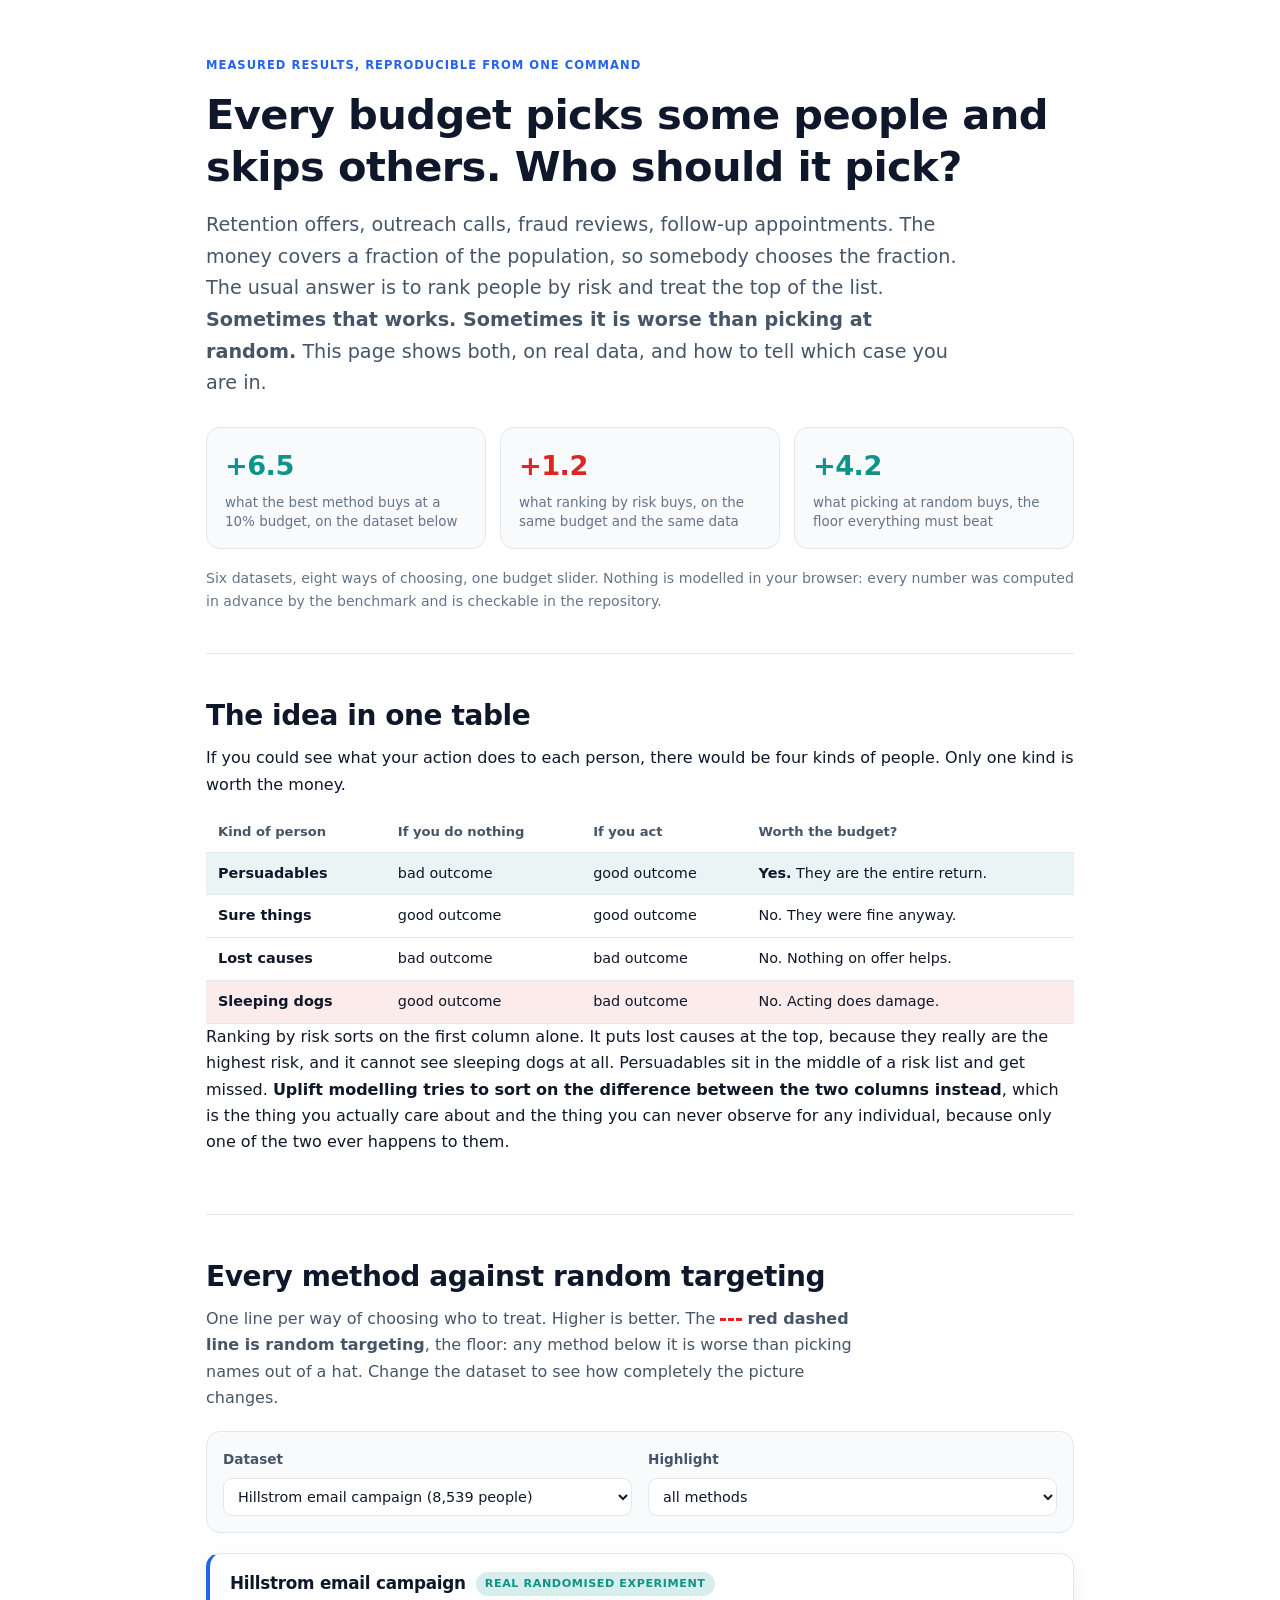
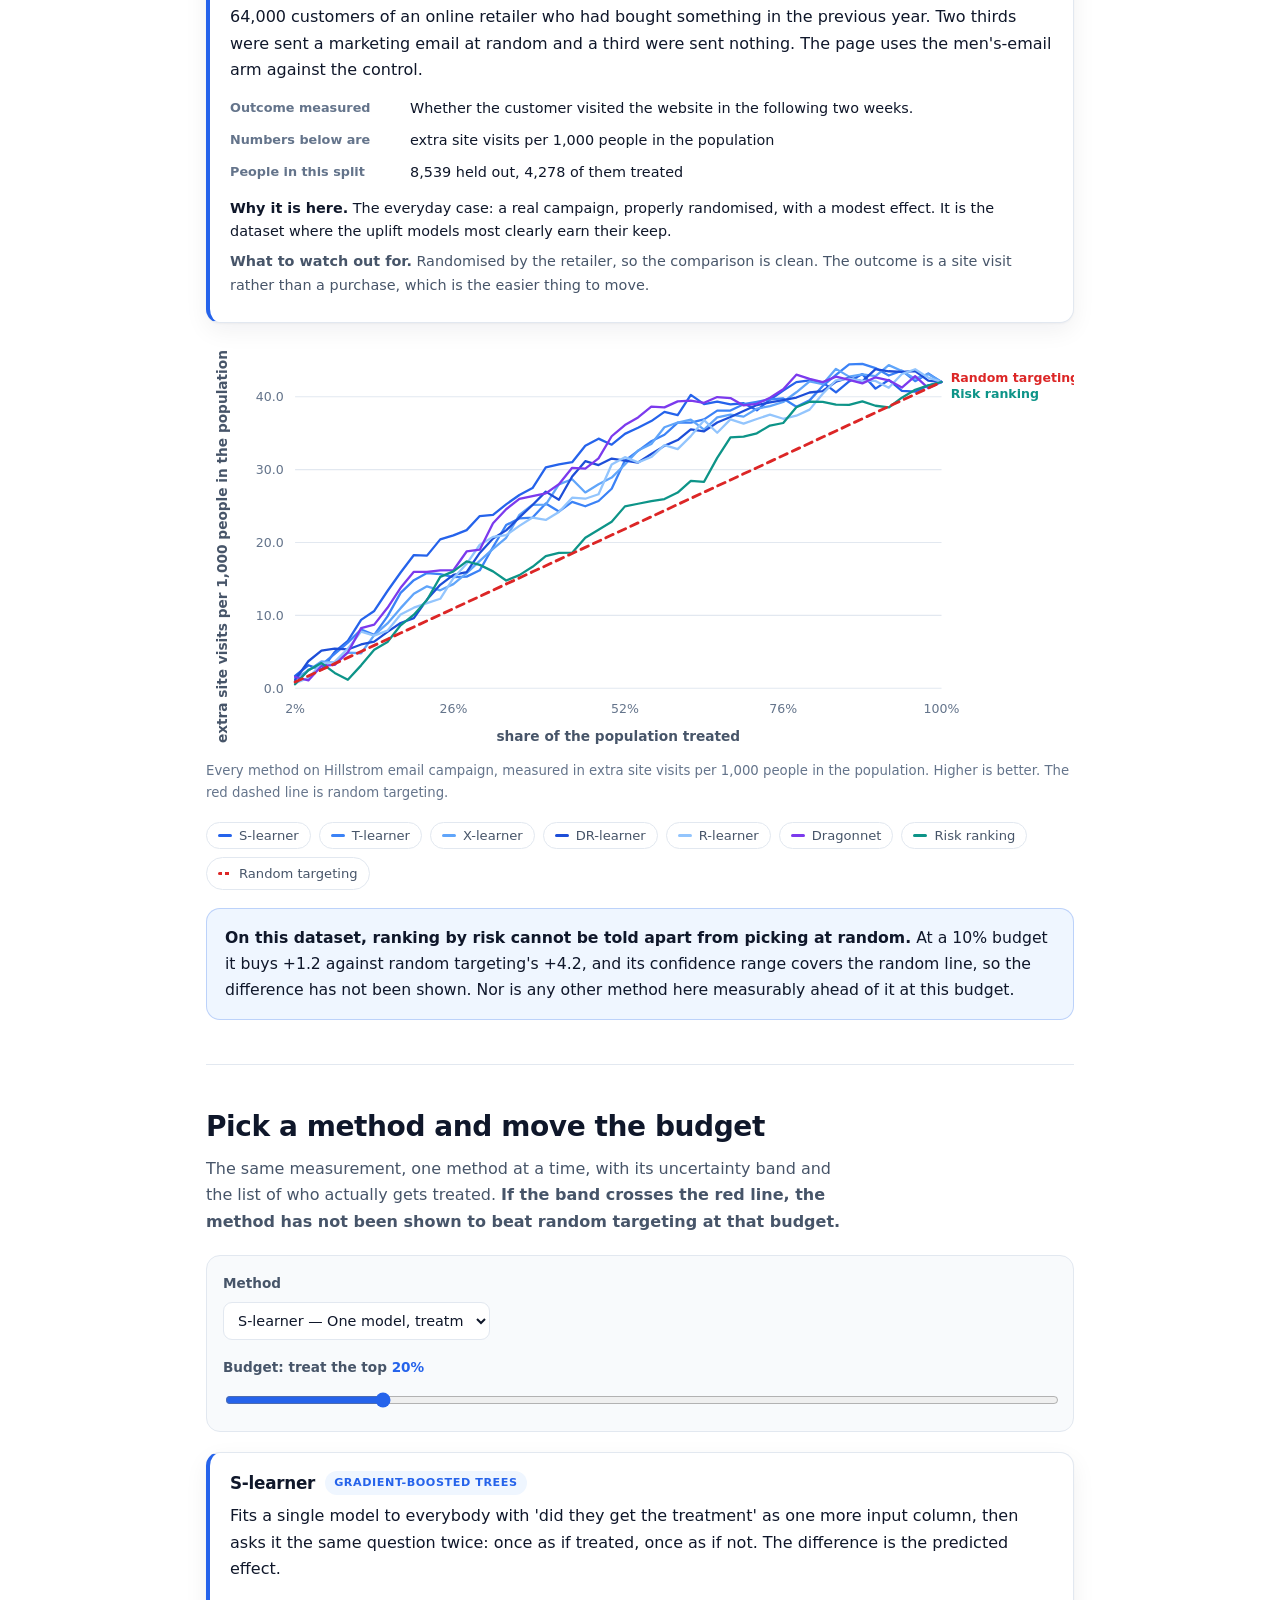
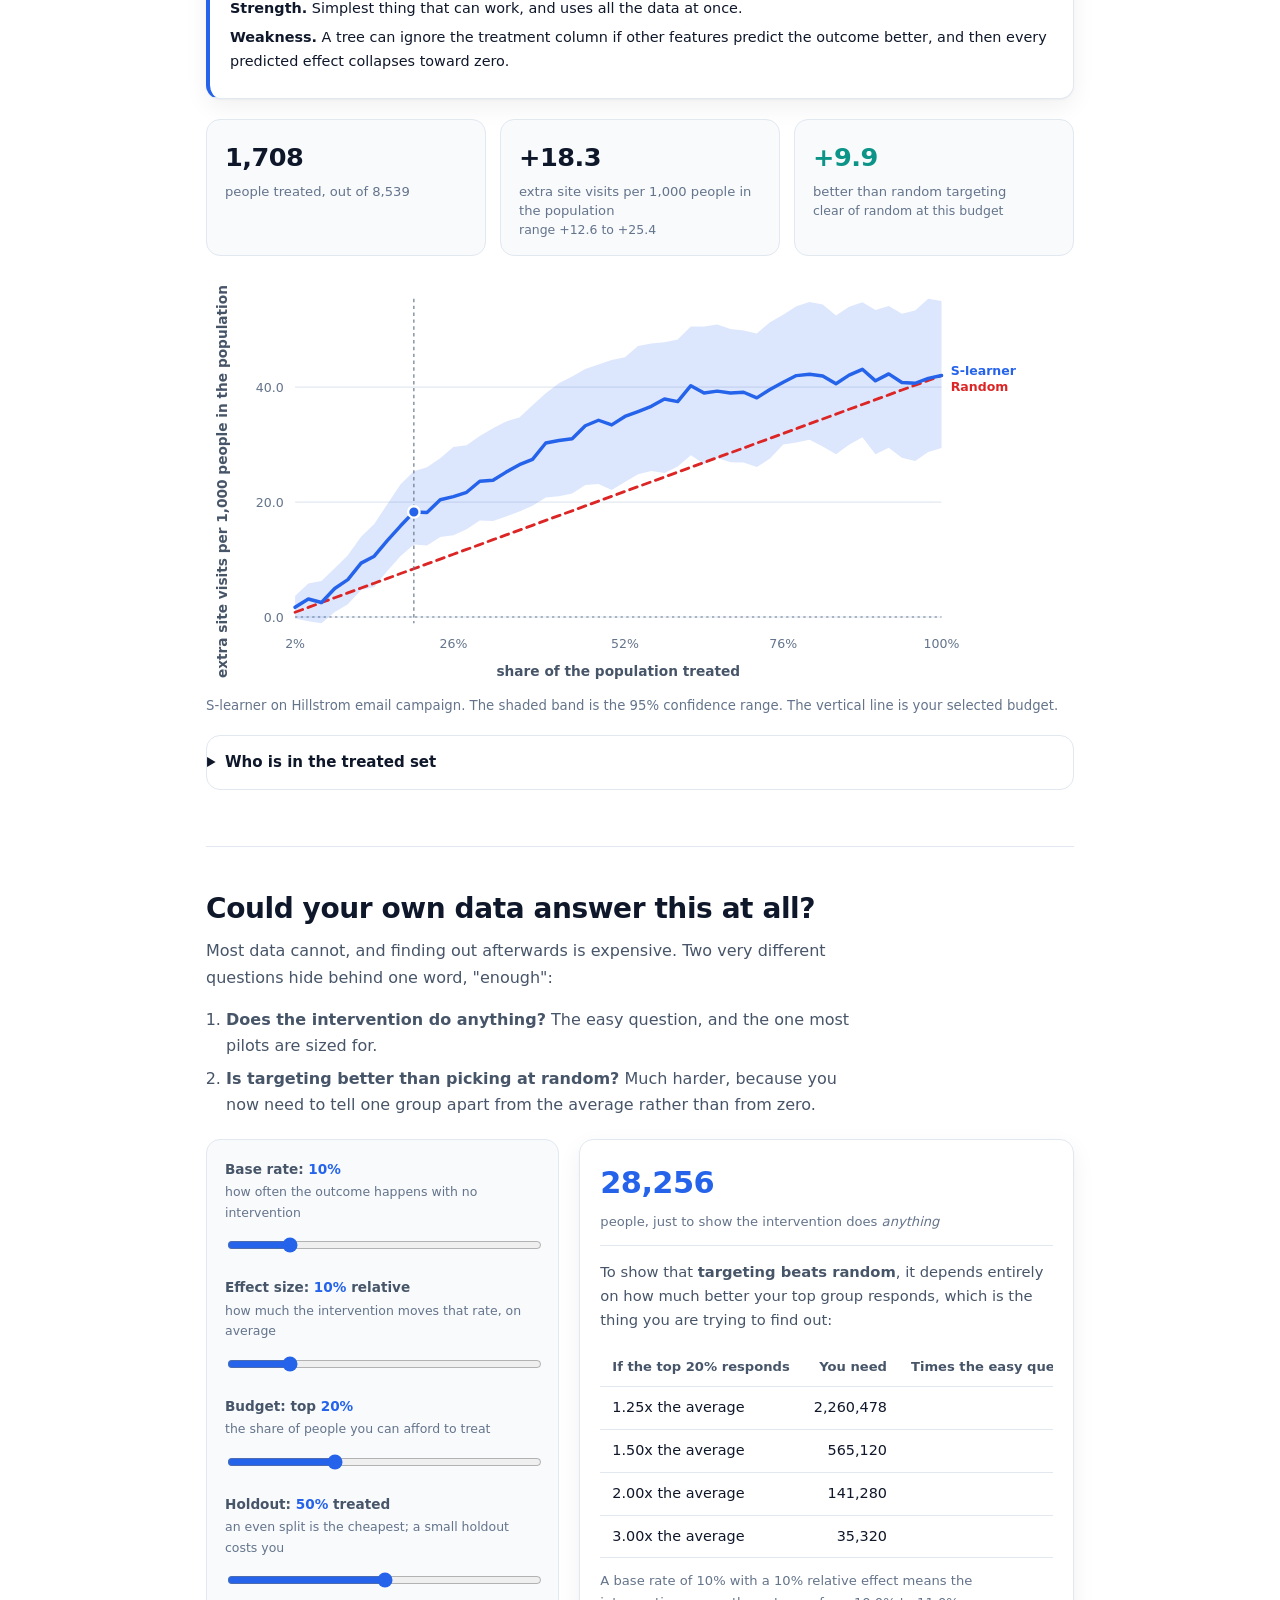
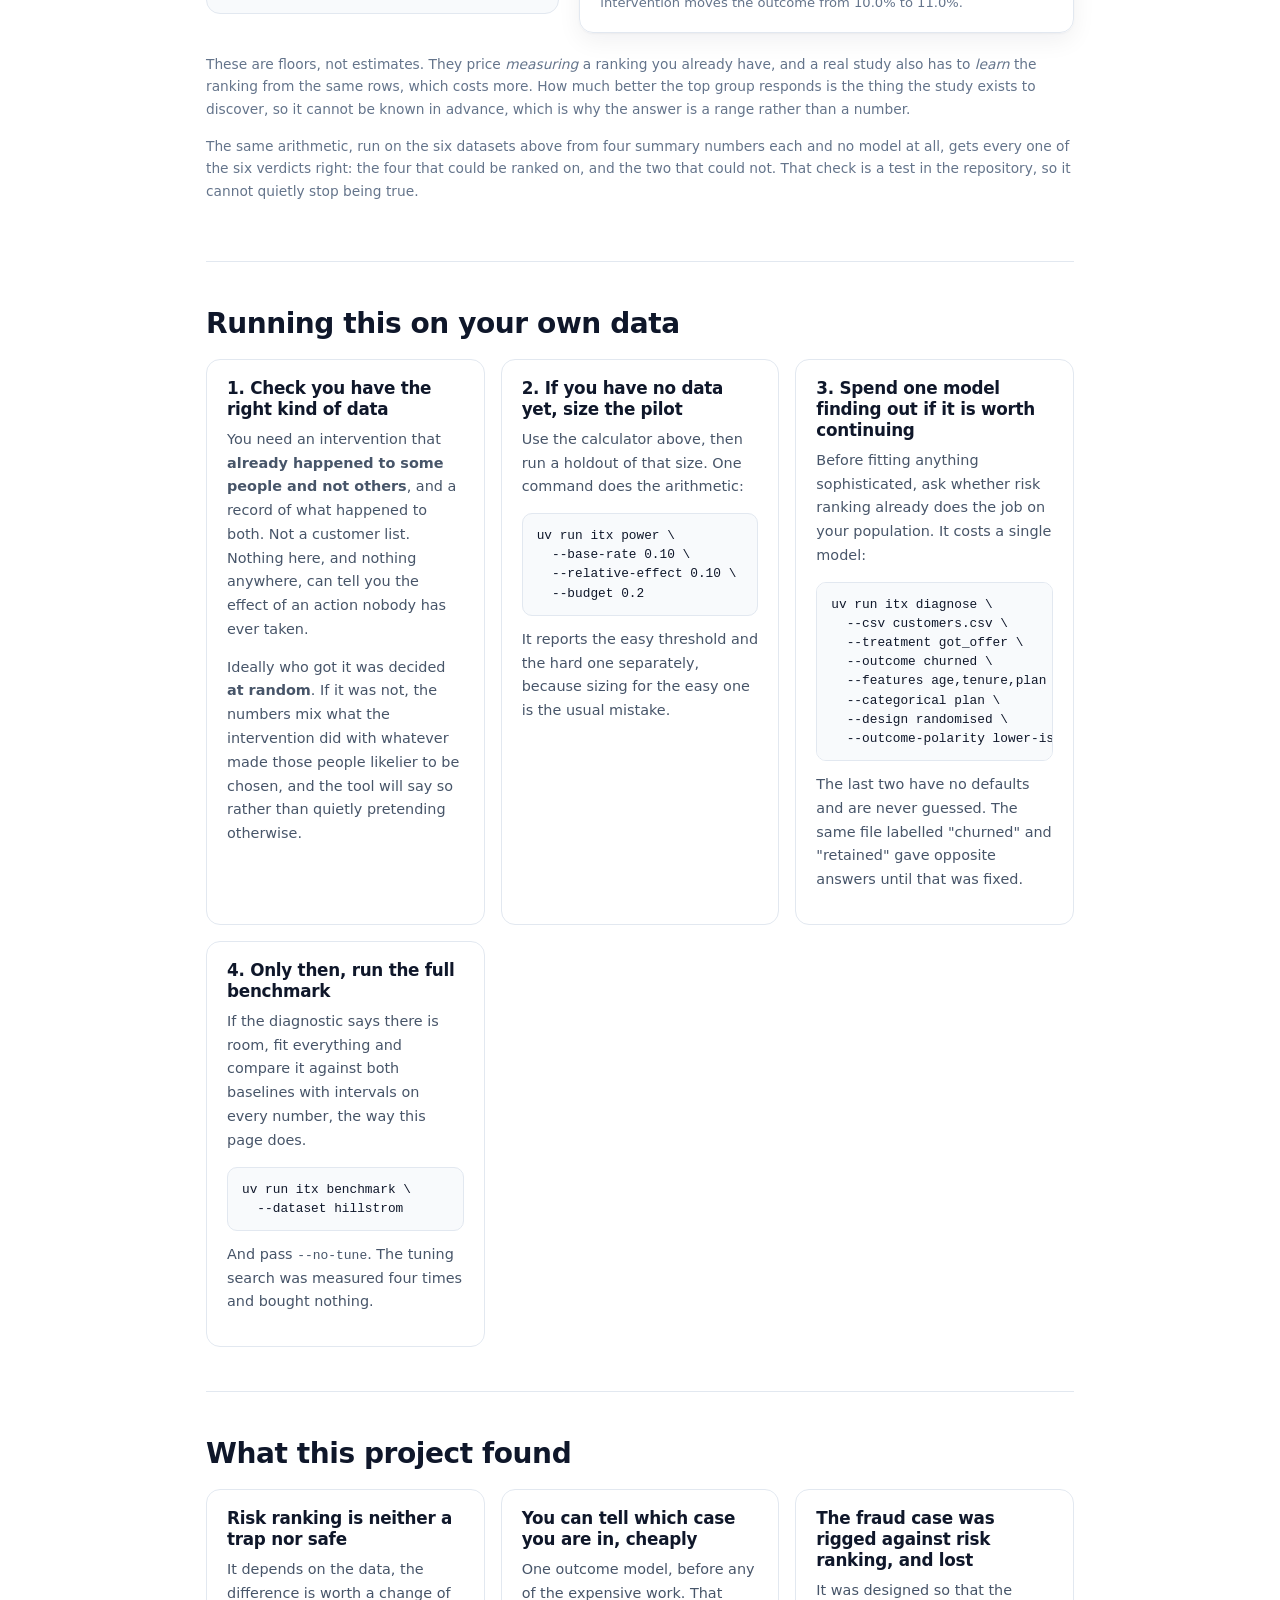
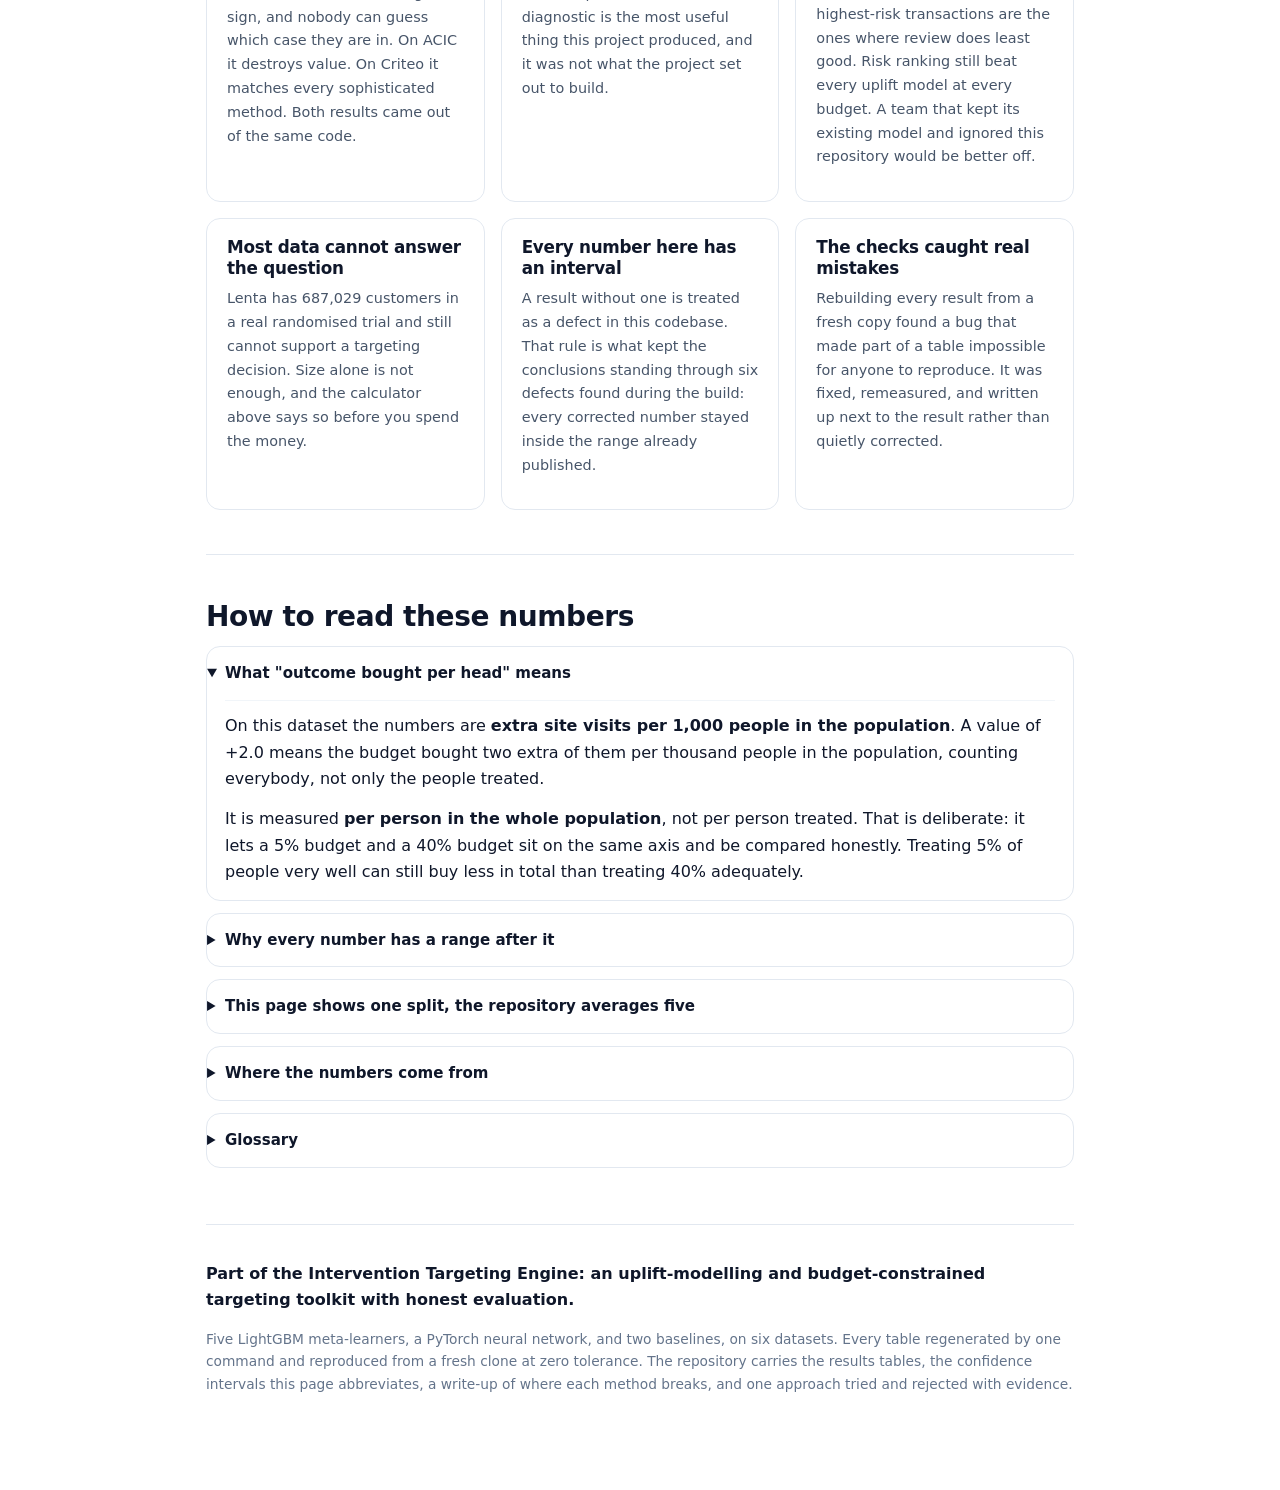
==== demo/index.html @ ac2a3c7b "The demo rebuilt for the two people who will actually open it The page had a dataset dropdown readin" ====
<!doctype html>
<html lang="en">
<head>
<meta charset="utf-8">
<meta name="viewport" content="width=device-width, initial-scale=1">
<title>Intervention Targeting Engine: who do you treat, and what does it buy?</title>
<meta name="description" content="Interactive results from an uplift-modelling benchmark on six datasets. Move a budget slider and see what each way of choosing who to treat actually buys. Every number is precomputed from a reproducible benchmark.">
<link rel="stylesheet" href="style.css">
</head>
<body>
<main>

  <header class="hero">
    <p class="eyebrow">Measured results, reproducible from one command</p>
    <h1>Every budget picks some people and skips others. Who should it pick?</h1>
    <p class="lead">
      Retention offers, outreach calls, fraud reviews, follow-up appointments. The money covers a
      fraction of the population, so somebody chooses the fraction. The usual answer is to rank
      people by risk and treat the top of the list. <strong>Sometimes that works. Sometimes it is
      worse than picking at random.</strong> This page shows both, on real data, and how to tell
      which case you are in.
    </p>
    <div class="hero-points">
      <div class="point">
        <span class="point-figure" id="hero-best">&mdash;</span>
        <span class="point-label">what the best method buys at a 10% budget, on the dataset below</span>
      </div>
      <div class="point">
        <span class="point-figure" id="hero-risk">&mdash;</span>
        <span class="point-label">what ranking by risk buys, on the same budget and the same data</span>
      </div>
      <div class="point">
        <span class="point-figure" id="hero-random">&mdash;</span>
        <span class="point-label">what picking at random buys, the floor everything must beat</span>
      </div>
    </div>
    <p class="hero-note">
      Six datasets, eight ways of choosing, one budget slider. Nothing is modelled in your
      browser: every number was computed in advance by the benchmark and is checkable in the
      repository.
    </p>
  </header>

  <section class="section" id="explainer">
    <h2>The idea in one table</h2>
    <p>
      If you could see what your action does to each person, there would be four kinds of people.
      Only one kind is worth the money.
    </p>
    <div class="table-wrap">
      <table class="four-types">
        <thead>
          <tr><th>Kind of person</th><th>If you do nothing</th><th>If you act</th><th>Worth the budget?</th></tr>
        </thead>
        <tbody>
          <tr class="good"><td><strong>Persuadables</strong></td><td>bad outcome</td><td>good outcome</td><td><strong>Yes.</strong> They are the entire return.</td></tr>
          <tr><td><strong>Sure things</strong></td><td>good outcome</td><td>good outcome</td><td>No. They were fine anyway.</td></tr>
          <tr><td><strong>Lost causes</strong></td><td>bad outcome</td><td>bad outcome</td><td>No. Nothing on offer helps.</td></tr>
          <tr class="bad"><td><strong>Sleeping dogs</strong></td><td>good outcome</td><td>bad outcome</td><td>No. Acting does damage.</td></tr>
        </tbody>
      </table>
    </div>
    <p>
      Ranking by risk sorts on the first column alone. It puts lost causes at the top, because
      they really are the highest risk, and it cannot see sleeping dogs at all. Persuadables sit
      in the middle of a risk list and get missed. <strong>Uplift modelling tries to sort on the
      difference between the two columns instead</strong>, which is the thing you actually care
      about and the thing you can never observe for any individual, because only one of the two
      ever happens to them.
    </p>
  </section>

  <section class="section" id="compare">
    <h2>Every method against random targeting</h2>
    <p class="section-lead">
      One line per way of choosing who to treat. Higher is better. The
      <span class="inline-key random"></span><strong>red dashed line is random targeting</strong>,
      the floor: any method below it is worse than picking names out of a hat. Change the dataset
      to see how completely the picture changes.
    </p>

    <div class="controls">
      <div class="control">
        <label for="dataset">Dataset</label>
        <select id="dataset"></select>
      </div>
      <div class="control">
        <label for="highlight">Highlight</label>
        <select id="highlight">
          <option value="">all methods</option>
        </select>
      </div>
    </div>

    <div class="dataset-card" id="dataset-card"></div>

    <figure class="chart-figure">
      <div id="chart-all" class="chart" role="img" aria-label="Policy value against budget for every ranking method"></div>
      <figcaption id="caption-all"></figcaption>
    </figure>

    <div class="legend" id="legend-all"></div>

    <div class="verdict" id="verdict"></div>
  </section>

  <section class="section" id="slider">
    <h2>Pick a method and move the budget</h2>
    <p class="section-lead">
      The same measurement, one method at a time, with its uncertainty band and the list of who
      actually gets treated. <strong>If the band crosses the red line, the method has not been
      shown to beat random targeting at that budget.</strong>
    </p>

    <div class="controls">
      <div class="control">
        <label for="estimator">Method</label>
        <select id="estimator"></select>
      </div>
      <div class="control wide">
        <label for="budget">Budget: treat the top <output id="budget-label">20%</output></label>
        <input type="range" id="budget" min="1" max="50" value="10" step="1">
      </div>
    </div>

    <div class="method-card" id="method-card"></div>

    <section class="headline" id="headline" aria-live="polite"></section>

    <figure class="chart-figure">
      <div id="chart" class="chart" role="img" aria-label="Policy value against budget for the selected ranking"></div>
      <figcaption id="caption-one"></figcaption>
    </figure>

    <details class="disclose">
      <summary>Who is in the treated set</summary>
      <p class="note" id="list-note"></p>
      <div class="table-wrap">
        <table id="units">
          <thead><tr><th>#</th><th>Row</th><th>Predicted uplift</th><th>Cost</th></tr></thead>
          <tbody></tbody>
        </table>
      </div>
      <p class="note">
        Units are row numbers in a public dataset's held-out split. No personal or feature values
        are shipped to your browser.
      </p>
    </details>
  </section>

  <section class="section" id="power">
    <h2>Could your own data answer this at all?</h2>
    <p class="section-lead">
      Most data cannot, and finding out afterwards is expensive. Two very different questions
      hide behind one word, "enough":
    </p>
    <ol class="two-questions">
      <li><strong>Does the intervention do anything?</strong> The easy question, and the one most pilots are sized for.</li>
      <li><strong>Is targeting better than picking at random?</strong> Much harder, because you now need to tell one group apart from the average rather than from zero.</li>
    </ol>

    <div class="power-grid">
      <div class="power-controls">
        <div class="control">
          <label for="p-base">
            Base rate: <output id="p-base-label">10%</output>
            <span class="hint">how often the outcome happens with no intervention</span>
          </label>
          <input type="range" id="p-base" min="1" max="50" value="10" step="1">
        </div>
        <div class="control">
          <label for="p-lift">
            Effect size: <output id="p-lift-label">10%</output> relative
            <span class="hint">how much the intervention moves that rate, on average</span>
          </label>
          <input type="range" id="p-lift" min="1" max="50" value="10" step="1">
        </div>
        <div class="control">
          <label for="p-budget">
            Budget: top <output id="p-budget-label">20%</output>
            <span class="hint">the share of people you can afford to treat</span>
          </label>
          <input type="range" id="p-budget" min="5" max="50" value="20" step="5">
        </div>
        <div class="control">
          <label for="p-holdout">
            Holdout: <output id="p-holdout-label">50%</output> treated
            <span class="hint">an even split is the cheapest; a small holdout costs you</span>
          </label>
          <input type="range" id="p-holdout" min="5" max="95" value="50" step="5">
        </div>
      </div>
      <div class="power-output" id="power-output" aria-live="polite"></div>
    </div>

    <p class="note">
      These are floors, not estimates. They price <em>measuring</em> a ranking you already have,
      and a real study also has to <em>learn</em> the ranking from the same rows, which costs
      more. How much better the top group responds is the thing the study exists to discover, so
      it cannot be known in advance, which is why the answer is a range rather than a number.
    </p>
    <p class="note">
      The same arithmetic, run on the six datasets above from four summary numbers each and no
      model at all, gets every one of the six verdicts right: the four that could be ranked on,
      and the two that could not. That check is a test in the repository, so it cannot quietly
      stop being true.
    </p>
  </section>

  <section class="section" id="howto">
    <h2>Running this on your own data</h2>

    <div class="cards">
      <div class="card">
        <h3>1. Check you have the right kind of data</h3>
        <p>
          You need an intervention that <strong>already happened to some people and not
          others</strong>, and a record of what happened to both. Not a customer list. Nothing
          here, and nothing anywhere, can tell you the effect of an action nobody has ever taken.
        </p>
        <p>
          Ideally who got it was decided <strong>at random</strong>. If it was not, the numbers
          mix what the intervention did with whatever made those people likelier to be chosen,
          and the tool will say so rather than quietly pretending otherwise.
        </p>
      </div>
      <div class="card">
        <h3>2. If you have no data yet, size the pilot</h3>
        <p>Use the calculator above, then run a holdout of that size. One command does the arithmetic:</p>
        <pre><code>uv run itx power \
  --base-rate 0.10 \
  --relative-effect 0.10 \
  --budget 0.2</code></pre>
        <p>It reports the easy threshold and the hard one separately, because sizing for the easy one is the usual mistake.</p>
      </div>
      <div class="card">
        <h3>3. Spend one model finding out if it is worth continuing</h3>
        <p>
          Before fitting anything sophisticated, ask whether risk ranking already does the job on
          your population. It costs a single model:
        </p>
        <pre><code>uv run itx diagnose \
  --csv customers.csv \
  --treatment got_offer \
  --outcome churned \
  --features age,tenure,plan \
  --categorical plan \
  --design randomised \
  --outcome-polarity lower-is-better</code></pre>
        <p>
          The last two have no defaults and are never guessed. The same file labelled "churned"
          and "retained" gave opposite answers until that was fixed.
        </p>
      </div>
      <div class="card">
        <h3>4. Only then, run the full benchmark</h3>
        <p>
          If the diagnostic says there is room, fit everything and compare it against both
          baselines with intervals on every number, the way this page does.
        </p>
        <pre><code>uv run itx benchmark \
  --dataset hillstrom</code></pre>
        <p>And pass <code>--no-tune</code>. The tuning search was measured four times and bought nothing.</p>
      </div>
    </div>
  </section>

  <section class="section" id="takeaways">
    <h2>What this project found</h2>
    <div class="takeaways">
      <div class="takeaway">
        <h3>Risk ranking is neither a trap nor safe</h3>
        <p>
          It depends on the data, the difference is worth a change of sign, and nobody can guess
          which case they are in. On ACIC it destroys value. On Criteo it matches every
          sophisticated method. Both results came out of the same code.
        </p>
      </div>
      <div class="takeaway">
        <h3>You can tell which case you are in, cheaply</h3>
        <p>
          One outcome model, before any of the expensive work. That diagnostic is the most useful
          thing this project produced, and it was not what the project set out to build.
        </p>
      </div>
      <div class="takeaway">
        <h3>The fraud case was rigged against risk ranking, and lost</h3>
        <p>
          It was designed so that the highest-risk transactions are the ones where review does
          least good. Risk ranking still beat every uplift model at every budget. A team that
          kept its existing model and ignored this repository would be better off.
        </p>
      </div>
      <div class="takeaway">
        <h3>Most data cannot answer the question</h3>
        <p>
          Lenta has 687,029 customers in a real randomised trial and still cannot support a
          targeting decision. Size alone is not enough, and the calculator above says so before
          you spend the money.
        </p>
      </div>
      <div class="takeaway">
        <h3>Every number here has an interval</h3>
        <p>
          A result without one is treated as a defect in this codebase. That rule is what kept
          the conclusions standing through six defects found during the build: every corrected
          number stayed inside the range already published.
        </p>
      </div>
      <div class="takeaway">
        <h3>The checks caught real mistakes</h3>
        <p>
          Rebuilding every result from a fresh copy found a bug that made part of a table
          impossible for anyone to reproduce. It was fixed, remeasured, and written up next to
          the result rather than quietly corrected.
        </p>
      </div>
    </div>
  </section>

  <section class="section" id="method">
    <h2>How to read these numbers</h2>

    <details class="disclose" open>
      <summary>What "outcome bought per head" means</summary>
      <p id="units-explainer"></p>
      <p>
        It is measured <strong>per person in the whole population</strong>, not per person
        treated. That is deliberate: it lets a 5% budget and a 40% budget sit on the same axis
        and be compared honestly. Treating 5% of people very well can still buy less in total
        than treating 40% adequately.
      </p>
    </details>

    <details class="disclose">
      <summary>Why every number has a range after it</summary>
      <p>
        The range is a 95% confidence interval: where the answer would likely fall if you ran the
        whole thing again on fresh data. <strong>A method whose range crosses the random line has
        not been shown to beat random targeting</strong>, whatever its headline number says.
        Reporting the number alone would make several results on this page look far more certain
        than they are.
      </p>
    </details>

    <details class="disclose">
      <summary>This page shows one split, the repository averages five</summary>
      <p>
        The results table in the repository averages five random splits of each dataset. This page
        shows the first of them, because a slider has to move through a single ranking of actual
        people rather than an average of five different ones. So these numbers sit near the
        table's and will not equal them. On ACIC at a 10% budget this split gives risk ranking
        -0.2434 where the five-split average is -0.1971.
      </p>
    </details>

    <details class="disclose">
      <summary>Where the numbers come from</summary>
      <p id="provenance"></p>
      <p>
        The random line is the closed-form expectation: the budget share times the value of
        treating everybody. The repository's random row is the average of 200 actual random
        draws, so the two sit close together and differ slightly.
      </p>
    </details>

    <details class="disclose">
      <summary>Glossary</summary>
      <dl class="glossary" id="glossary"></dl>
    </details>
  </section>

  <footer>
    <p class="footer-lead">
      Part of the Intervention Targeting Engine: an uplift-modelling and budget-constrained
      targeting toolkit with honest evaluation.
    </p>
    <p class="note">
      Five LightGBM meta-learners, a PyTorch neural network, and two baselines, on six datasets.
      Every table regenerated by one command and reproduced from a fresh clone at zero tolerance.
      The repository carries the results tables, the confidence intervals this page abbreviates,
      a write-up of where each method breaks, and one approach tried and rejected with evidence.
    </p>
  </footer>
</main>
<script src="content.js"></script>
<script src="power.js"></script>
<script src="app.js"></script>
</body>
</html>
---- demo/style.css ----
/* One stylesheet, no framework, no build step. The page is a static file a stranger can read,
   and its stylesheet should be too. */

:root {
  --ink: #0f172a;
  --ink-soft: #475569;
  --ink-faint: #64748b;
  --line: #e2e8f0;
  --line-soft: #f1f5f9;
  --paper: #ffffff;
  --paper-soft: #f8fafc;
  --accent: #2563eb;
  --accent-soft: #eff6ff;
  --warn: #dc2626;
  --good: #0d9488;
  --sim: #7c3aed;
  --radius: 14px;
  --shadow: 0 1px 2px rgba(15, 23, 42, 0.04), 0 8px 24px rgba(15, 23, 42, 0.06);
}

@media (prefers-color-scheme: dark) {
  :root {
    --ink: #e2e8f0;
    --ink-soft: #cbd5e1;
    --ink-faint: #94a3b8;
    --line: #1e293b;
    --line-soft: #172033;
    --paper: #0b1220;
    --paper-soft: #111a2b;
    --accent: #60a5fa;
    --accent-soft: #14233d;
    --warn: #f87171;
    --good: #2dd4bf;
    --sim: #a78bfa;
    --shadow: 0 1px 2px rgba(0, 0, 0, 0.3), 0 8px 24px rgba(0, 0, 0, 0.35);
  }
}

* { box-sizing: border-box; }

html { scroll-behavior: smooth; }

body {
  margin: 0;
  background: var(--paper);
  color: var(--ink);
  font: 16px/1.65 ui-sans-serif, system-ui, -apple-system, "Segoe UI", Roboto, Helvetica, Arial, sans-serif;
  -webkit-text-size-adjust: 100%;
}

main {
  max-width: 900px;
  margin: 0 auto;
  padding: 0 16px 80px;
}

h1, h2, h3 { line-height: 1.25; letter-spacing: -0.015em; }
h1 { font-size: clamp(1.75rem, 5vw, 2.6rem); margin: 0 0 16px; }
h2 { font-size: clamp(1.3rem, 3.4vw, 1.75rem); margin: 0 0 12px; }
h3 { font-size: 1.05rem; margin: 0 0 8px; }
p { margin: 0 0 14px; }
a { color: var(--accent); }
code { font-family: ui-monospace, SFMono-Regular, Menlo, Consolas, monospace; font-size: 0.9em; }

/* ---------------------------------------------------------------- hero */

.hero {
  padding: 56px 0 40px;
  border-bottom: 1px solid var(--line);
}

.eyebrow {
  text-transform: uppercase;
  letter-spacing: 0.09em;
  font-size: 0.72rem;
  font-weight: 650;
  color: var(--accent);
  margin: 0 0 14px;
}

.lead {
  font-size: clamp(1.02rem, 2.2vw, 1.2rem);
  color: var(--ink-soft);
  max-width: 62ch;
}

.hero-points {
  display: grid;
  grid-template-columns: repeat(auto-fit, minmax(190px, 1fr));
  gap: 14px;
  margin: 28px 0 18px;
}

.point {
  background: var(--paper-soft);
  border: 1px solid var(--line);
  border-radius: var(--radius);
  padding: 16px 18px;
}

.point-figure {
  display: block;
  font-size: 1.7rem;
  font-weight: 700;
  font-variant-numeric: tabular-nums;
  letter-spacing: -0.02em;
  color: var(--good);
}

.point-figure.down { color: var(--warn); }

.point-label {
  display: block;
  margin-top: 4px;
  font-size: 0.84rem;
  color: var(--ink-faint);
  line-height: 1.45;
}

.hero-note { font-size: 0.88rem; color: var(--ink-faint); margin: 0; }

/* ---------------------------------------------------------------- sections */

.section { padding: 44px 0; border-bottom: 1px solid var(--line); }
.section-lead { color: var(--ink-soft); max-width: 64ch; }
.note { font-size: 0.86rem; color: var(--ink-faint); }

.inline-key {
  display: inline-block;
  width: 22px;
  height: 0;
  border-top: 3px dashed var(--warn);
  vertical-align: middle;
  margin-right: 5px;
}

/* ---------------------------------------------------------------- tables */

.table-wrap { overflow-x: auto; -webkit-overflow-scrolling: touch; }

table {
  width: 100%;
  border-collapse: collapse;
  font-size: 0.9rem;
}

th, td {
  text-align: left;
  padding: 9px 12px;
  border-bottom: 1px solid var(--line);
  white-space: nowrap;
}

th { font-weight: 650; color: var(--ink-soft); font-size: 0.82rem; }
td.num, th.num { text-align: right; font-variant-numeric: tabular-nums; }

.four-types td:first-child { white-space: nowrap; }
.four-types td:last-child { white-space: normal; }
.four-types tr.good { background: color-mix(in srgb, var(--good) 9%, transparent); }
.four-types tr.bad { background: color-mix(in srgb, var(--warn) 9%, transparent); }

/* ---------------------------------------------------------------- controls */

.controls {
  display: grid;
  grid-template-columns: repeat(auto-fit, minmax(220px, 1fr));
  gap: 16px;
  margin: 20px 0;
  padding: 16px;
  background: var(--paper-soft);
  border: 1px solid var(--line);
  border-radius: var(--radius);
}

.control { display: flex; flex-direction: column; gap: 7px; min-width: 0; }
.control.wide { grid-column: 1 / -1; }

label {
  font-size: 0.85rem;
  font-weight: 600;
  color: var(--ink-soft);
}

.hint {
  display: block;
  font-weight: 400;
  font-size: 0.78rem;
  color: var(--ink-faint);
  margin-top: 2px;
}

select, input[type="range"] {
  width: 100%;
  font: inherit;
  accent-color: var(--accent);
}

select {
  padding: 9px 10px;
  border: 1px solid var(--line);
  border-radius: 9px;
  background: var(--paper);
  color: var(--ink);
  font-size: 0.9rem;
}

input[type="range"] { height: 26px; }

output { font-variant-numeric: tabular-nums; color: var(--accent); font-weight: 700; }

/* ---------------------------------------------------------------- cards */

.dataset-card, .method-card {
  border: 1px solid var(--line);
  border-left: 4px solid var(--accent);
  border-radius: var(--radius);
  padding: 18px 20px;
  margin: 18px 0;
  background: var(--paper);
  box-shadow: var(--shadow);
}

.card-head {
  display: flex;
  align-items: center;
  gap: 10px;
  flex-wrap: wrap;
  margin-bottom: 8px;
}

.card-head h3 { margin: 0; }

.tag {
  font-size: 0.7rem;
  font-weight: 650;
  text-transform: uppercase;
  letter-spacing: 0.05em;
  padding: 3px 9px;
  border-radius: 999px;
  background: var(--line-soft);
  color: var(--ink-soft);
}

.tag-real { background: color-mix(in srgb, var(--good) 16%, transparent); color: var(--good); }
.tag-sim { background: color-mix(in srgb, var(--sim) 16%, transparent); color: var(--sim); }
.tag-lightgbm { background: var(--accent-soft); color: var(--accent); }
.tag-neural { background: color-mix(in srgb, var(--sim) 16%, transparent); color: var(--sim); }
.tag-baseline { background: color-mix(in srgb, var(--good) 14%, transparent); color: var(--good); }

.facts { margin: 12px 0; display: grid; gap: 8px; }
.facts > div { display: grid; grid-template-columns: minmax(130px, 170px) 1fr; gap: 10px; }
.facts dt { font-size: 0.8rem; color: var(--ink-faint); font-weight: 600; }
.facts dd { margin: 0; font-size: 0.9rem; }

.why, .honest { font-size: 0.9rem; margin-bottom: 6px; }
.honest { color: var(--ink-soft); }
.pros p { font-size: 0.9rem; margin-bottom: 6px; }

/* ---------------------------------------------------------------- charts */

.chart-figure { margin: 18px 0; }
.chart { width: 100%; }
.chart svg { width: 100%; height: auto; display: block; }

figcaption {
  font-size: 0.83rem;
  color: var(--ink-faint);
  margin-top: 8px;
}

.grid { stroke: var(--line); stroke-width: 1; }
.zero { stroke: var(--ink-faint); stroke-width: 1; stroke-dasharray: 2 3; }
.tick { fill: var(--ink-faint); font-size: 11px; }
.axis { fill: var(--ink-soft); font-size: 12px; font-weight: 600; }
.series { fill: none; stroke-linejoin: round; stroke-linecap: round; }
.series.faded { opacity: 0.16; }
.random-line { fill: none; stroke-width: 2.5; stroke-dasharray: 7 5; stroke-linecap: round; }
.band { opacity: 0.16; stroke: none; }
.cursor { stroke: var(--ink-faint); stroke-width: 1; stroke-dasharray: 3 3; }
.dot { stroke: var(--paper); stroke-width: 2; }
.end-label { font-size: 11px; font-weight: 650; }
.end-label.faded { opacity: 0.25; }

.legend {
  display: flex;
  flex-wrap: wrap;
  gap: 8px;
  margin: 4px 0 18px;
}

.legend-item {
  display: inline-flex;
  align-items: center;
  gap: 7px;
  font-size: 0.82rem;
  padding: 5px 11px;
  border: 1px solid var(--line);
  border-radius: 999px;
  background: var(--paper);
  color: var(--ink-soft);
  cursor: pointer;
  font-family: inherit;
}

.legend-item:hover { border-color: var(--accent); }
.legend-item.on { border-color: var(--accent); background: var(--accent-soft); color: var(--ink); font-weight: 600; }
.legend-item.static { cursor: default; }

.swatch { width: 14px; height: 3px; border-radius: 2px; display: inline-block; }
.swatch.dashed { background: repeating-linear-gradient(90deg, var(--warn) 0 4px, transparent 4px 7px) !important; }

.verdict {
  margin: 18px 0 0;
  padding: 16px 18px;
  border-radius: var(--radius);
  background: var(--accent-soft);
  border: 1px solid color-mix(in srgb, var(--accent) 25%, transparent);
  font-size: 0.98rem;
}

/* ---------------------------------------------------------------- headline stats */

.headline {
  display: grid;
  grid-template-columns: repeat(auto-fit, minmax(190px, 1fr));
  gap: 14px;
  margin: 20px 0;
}

.stat {
  background: var(--paper-soft);
  border: 1px solid var(--line);
  border-radius: var(--radius);
  padding: 16px 18px;
}

.figure {
  display: block;
  font-size: 1.6rem;
  font-weight: 700;
  font-variant-numeric: tabular-nums;
  letter-spacing: -0.02em;
}

.stat.up .figure { color: var(--good); }
.stat.down .figure { color: var(--warn); }

.caption {
  display: block;
  margin-top: 4px;
  font-size: 0.82rem;
  color: var(--ink-faint);
  line-height: 1.45;
}

.range { font-size: 0.78rem; color: var(--ink-faint); }

/* ---------------------------------------------------------------- disclosure */

.disclose {
  border: 1px solid var(--line);
  border-radius: var(--radius);
  padding: 0 18px;
  margin: 12px 0;
  background: var(--paper);
}

.disclose summary {
  cursor: pointer;
  padding: 14px 0;
  font-weight: 600;
  font-size: 0.94rem;
  list-style-position: outside;
}

.disclose summary:hover { color: var(--accent); }
.disclose[open] summary { border-bottom: 1px solid var(--line-soft); margin-bottom: 12px; }
.disclose > *:last-child { margin-bottom: 14px; }

.glossary dt { font-weight: 650; margin-top: 10px; font-size: 0.92rem; }
.glossary dd { margin: 2px 0 0; color: var(--ink-soft); font-size: 0.9rem; }

/* ---------------------------------------------------------------- power calculator */

.two-questions { color: var(--ink-soft); max-width: 64ch; padding-left: 20px; }
.two-questions li { margin-bottom: 6px; }

.power-grid {
  display: grid;
  grid-template-columns: minmax(240px, 5fr) 7fr;
  gap: 20px;
  margin: 20px 0;
  align-items: start;
}

.power-controls {
  display: grid;
  gap: 16px;
  padding: 18px;
  background: var(--paper-soft);
  border: 1px solid var(--line);
  border-radius: var(--radius);
}

.power-output {
  padding: 18px 20px;
  border: 1px solid var(--line);
  border-radius: var(--radius);
  box-shadow: var(--shadow);
  min-width: 0;
}

.power-floor {
  padding-bottom: 14px;
  margin-bottom: 14px;
  border-bottom: 1px solid var(--line);
}

.power-floor .figure { color: var(--accent); font-size: 1.9rem; }
.power-lead { font-size: 0.92rem; color: var(--ink-soft); }
.power-table td:first-child { white-space: nowrap; }
.power-note { font-size: 0.82rem; color: var(--ink-faint); margin: 12px 0 0; }

/* ---------------------------------------------------------------- how-to and takeaways */

.cards, .takeaways {
  display: grid;
  grid-template-columns: repeat(auto-fit, minmax(270px, 1fr));
  gap: 16px;
  margin-top: 18px;
}

.card, .takeaway {
  border: 1px solid var(--line);
  border-radius: var(--radius);
  padding: 18px 20px;
  background: var(--paper);
}

.card p, .takeaway p { font-size: 0.9rem; color: var(--ink-soft); }
.takeaway h3 { color: var(--ink); }

pre {
  background: var(--paper-soft);
  border: 1px solid var(--line);
  border-radius: 10px;
  padding: 12px 14px;
  overflow-x: auto;
  font-size: 0.8rem;
  line-height: 1.5;
  margin: 0 0 12px;
}

pre code { font-size: inherit; white-space: pre; }

@media (max-width: 520px) {
  /* A command a reader has to scroll sideways to read is one they will copy wrong. */
  pre { white-space: pre-wrap; }
  pre code { white-space: pre-wrap; word-break: break-word; }
}

/* ---------------------------------------------------------------- footer */

footer { padding: 36px 0 0; }
.footer-lead { font-weight: 600; }

/* ---------------------------------------------------------------- narrow screens */

@media (max-width: 720px) {
  .power-grid { grid-template-columns: 1fr; }
  .facts > div { grid-template-columns: 1fr; gap: 2px; }
  .hero { padding: 36px 0 28px; }
  .section { padding: 32px 0; }
  th, td { padding: 8px 10px; }
}

@media (prefers-reduced-motion: reduce) {
  html { scroll-behavior: auto; }
  * { transition: none !important; }
}
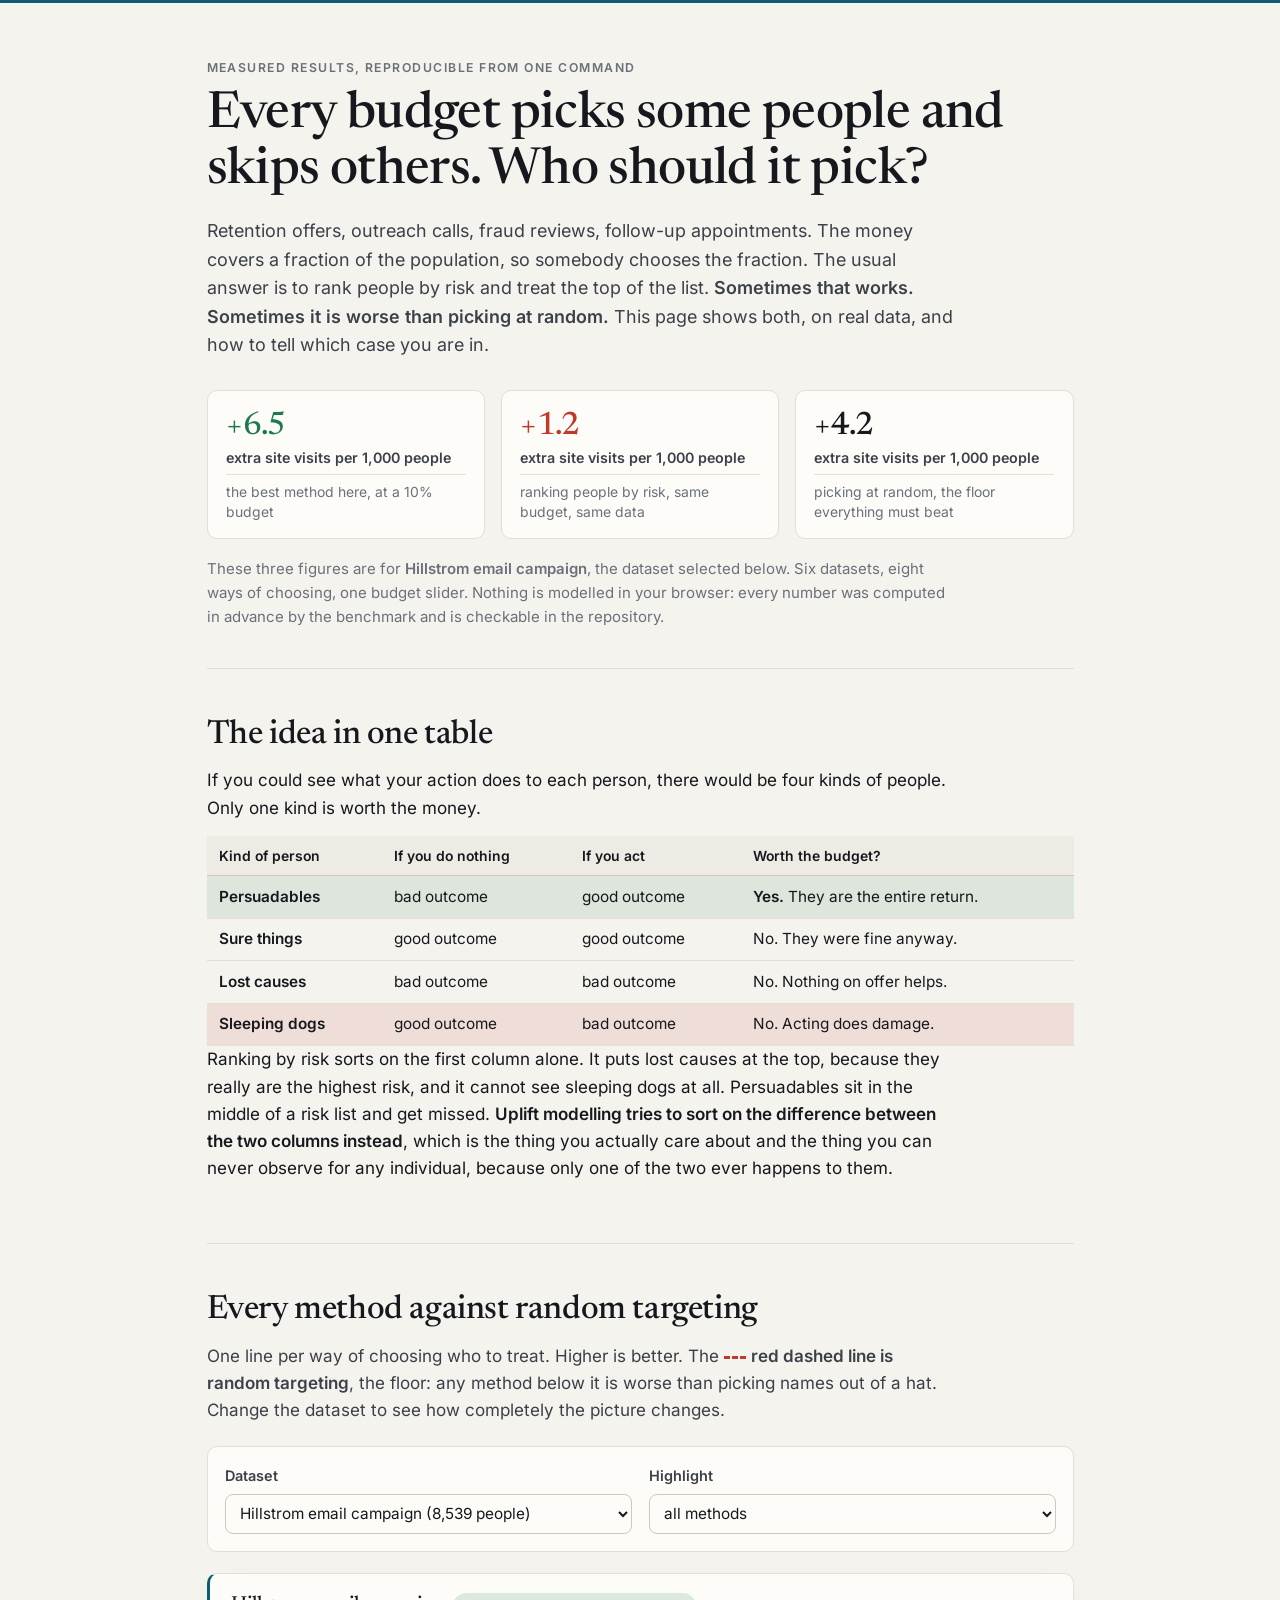
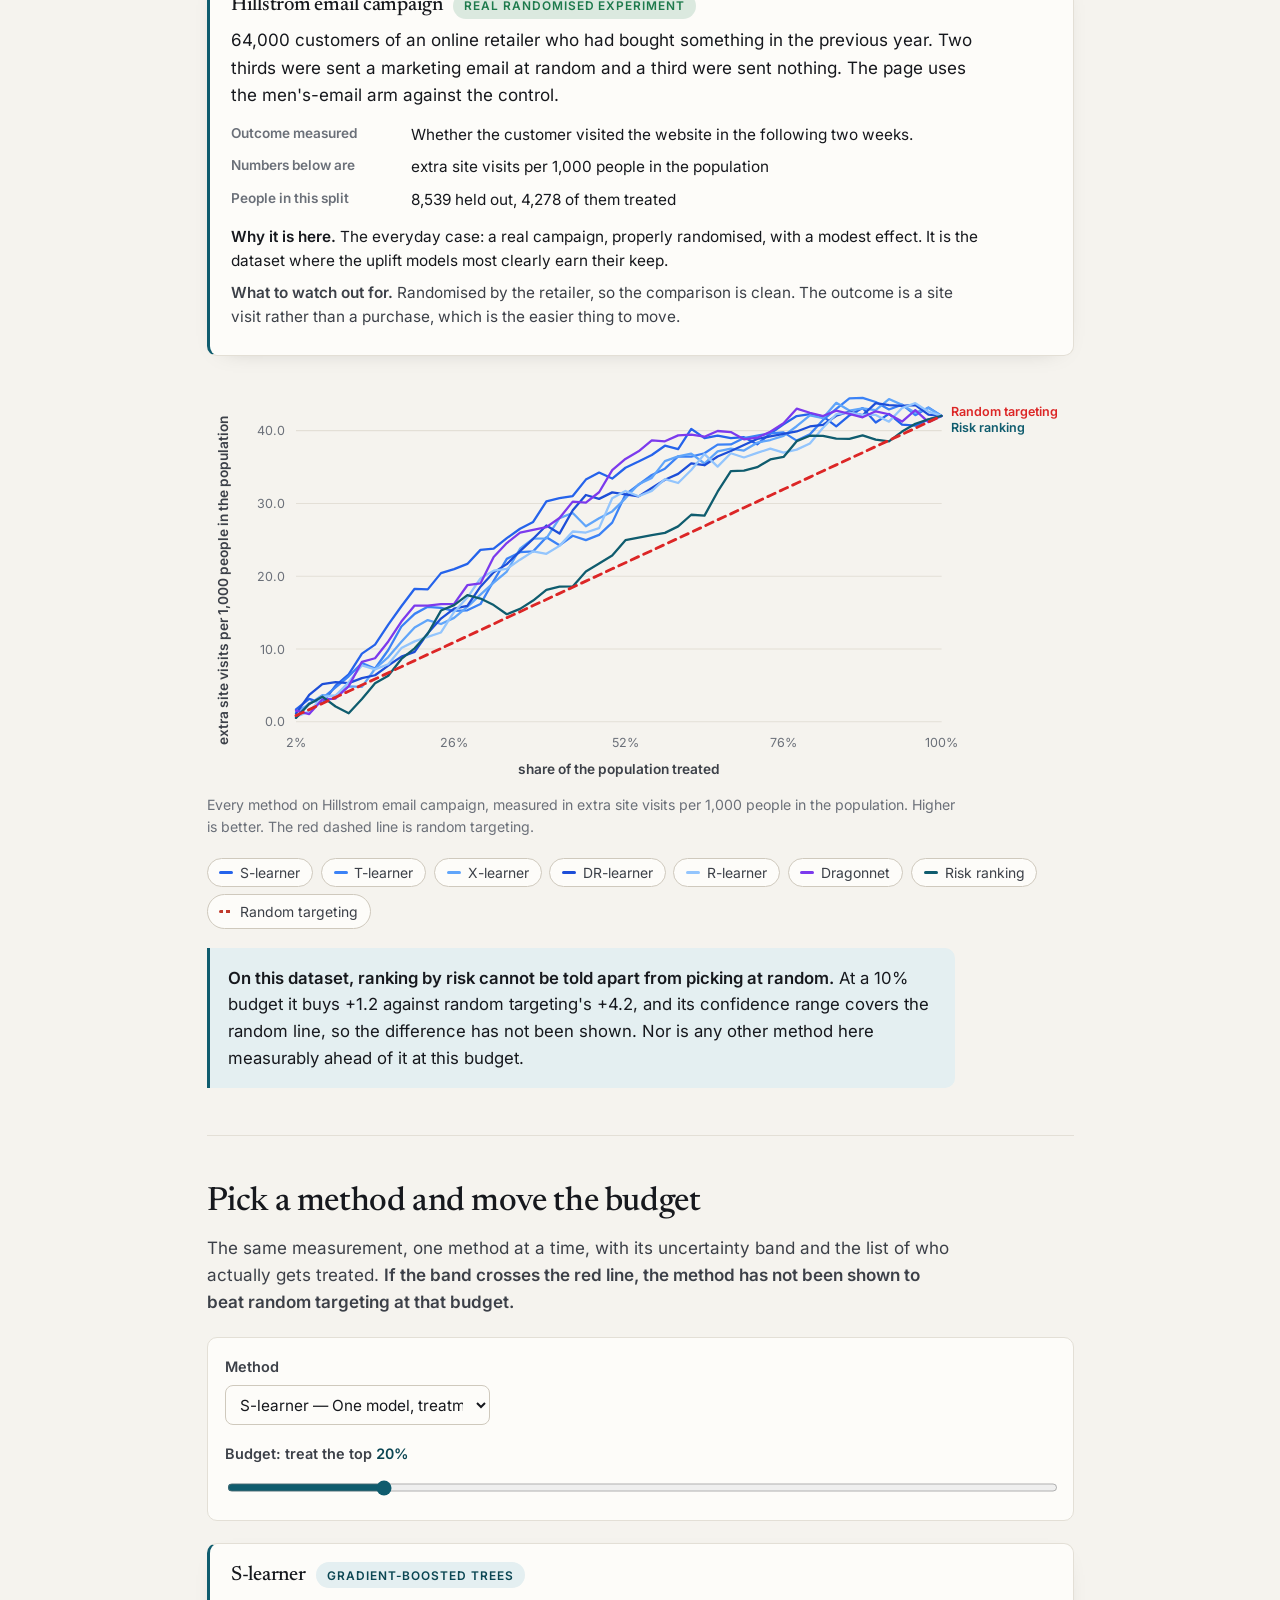
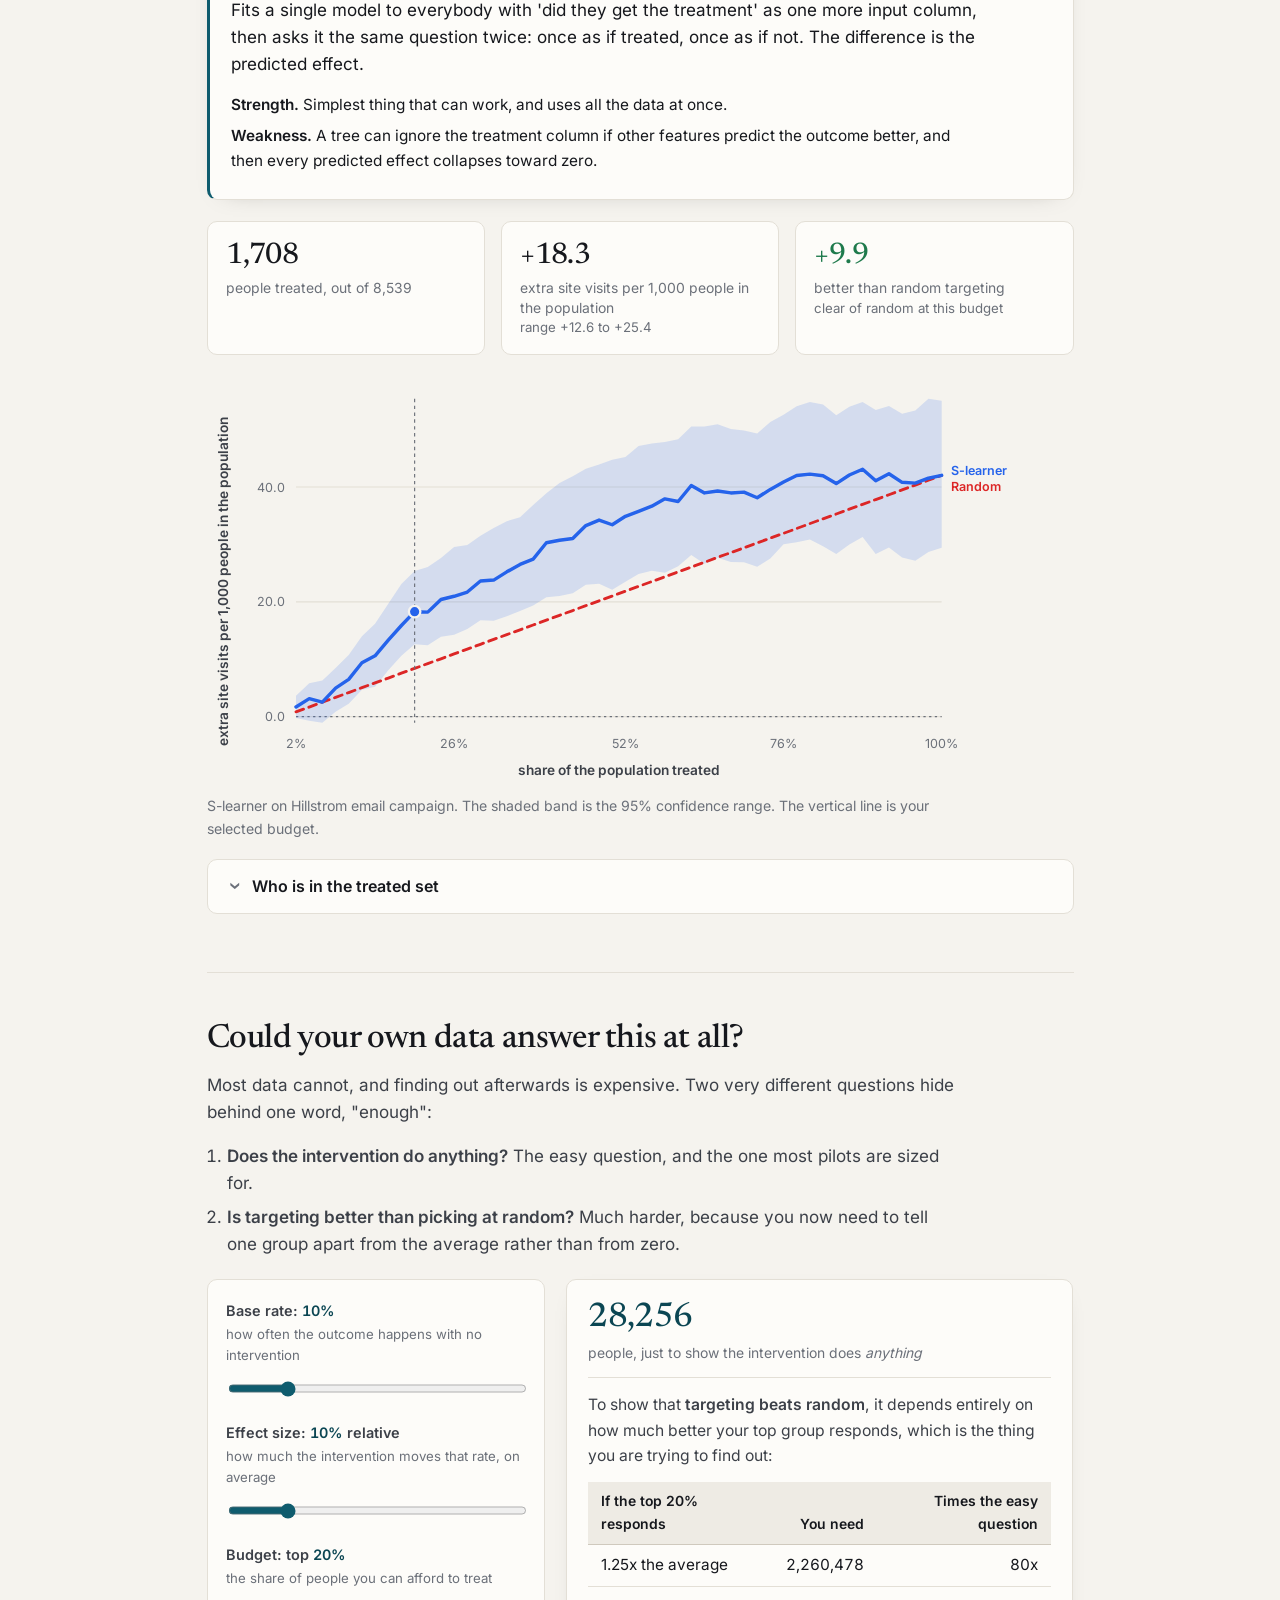
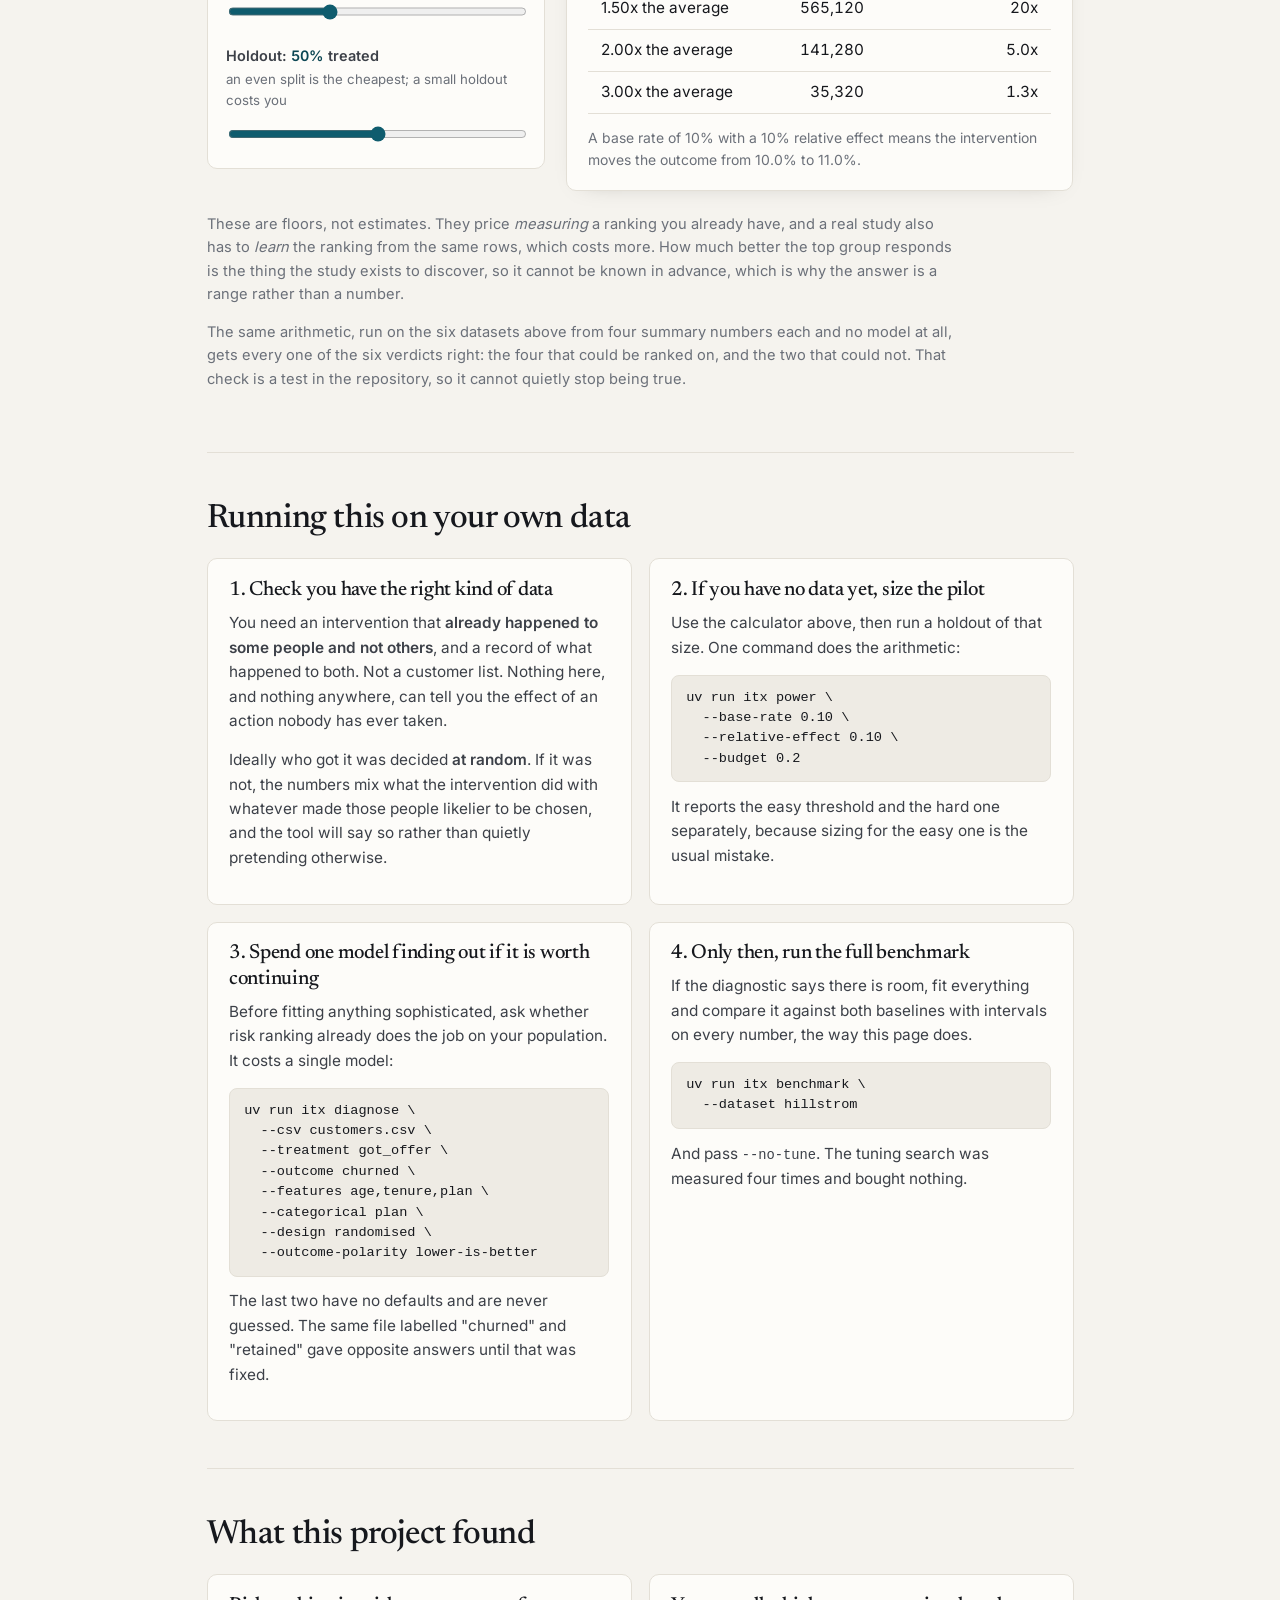
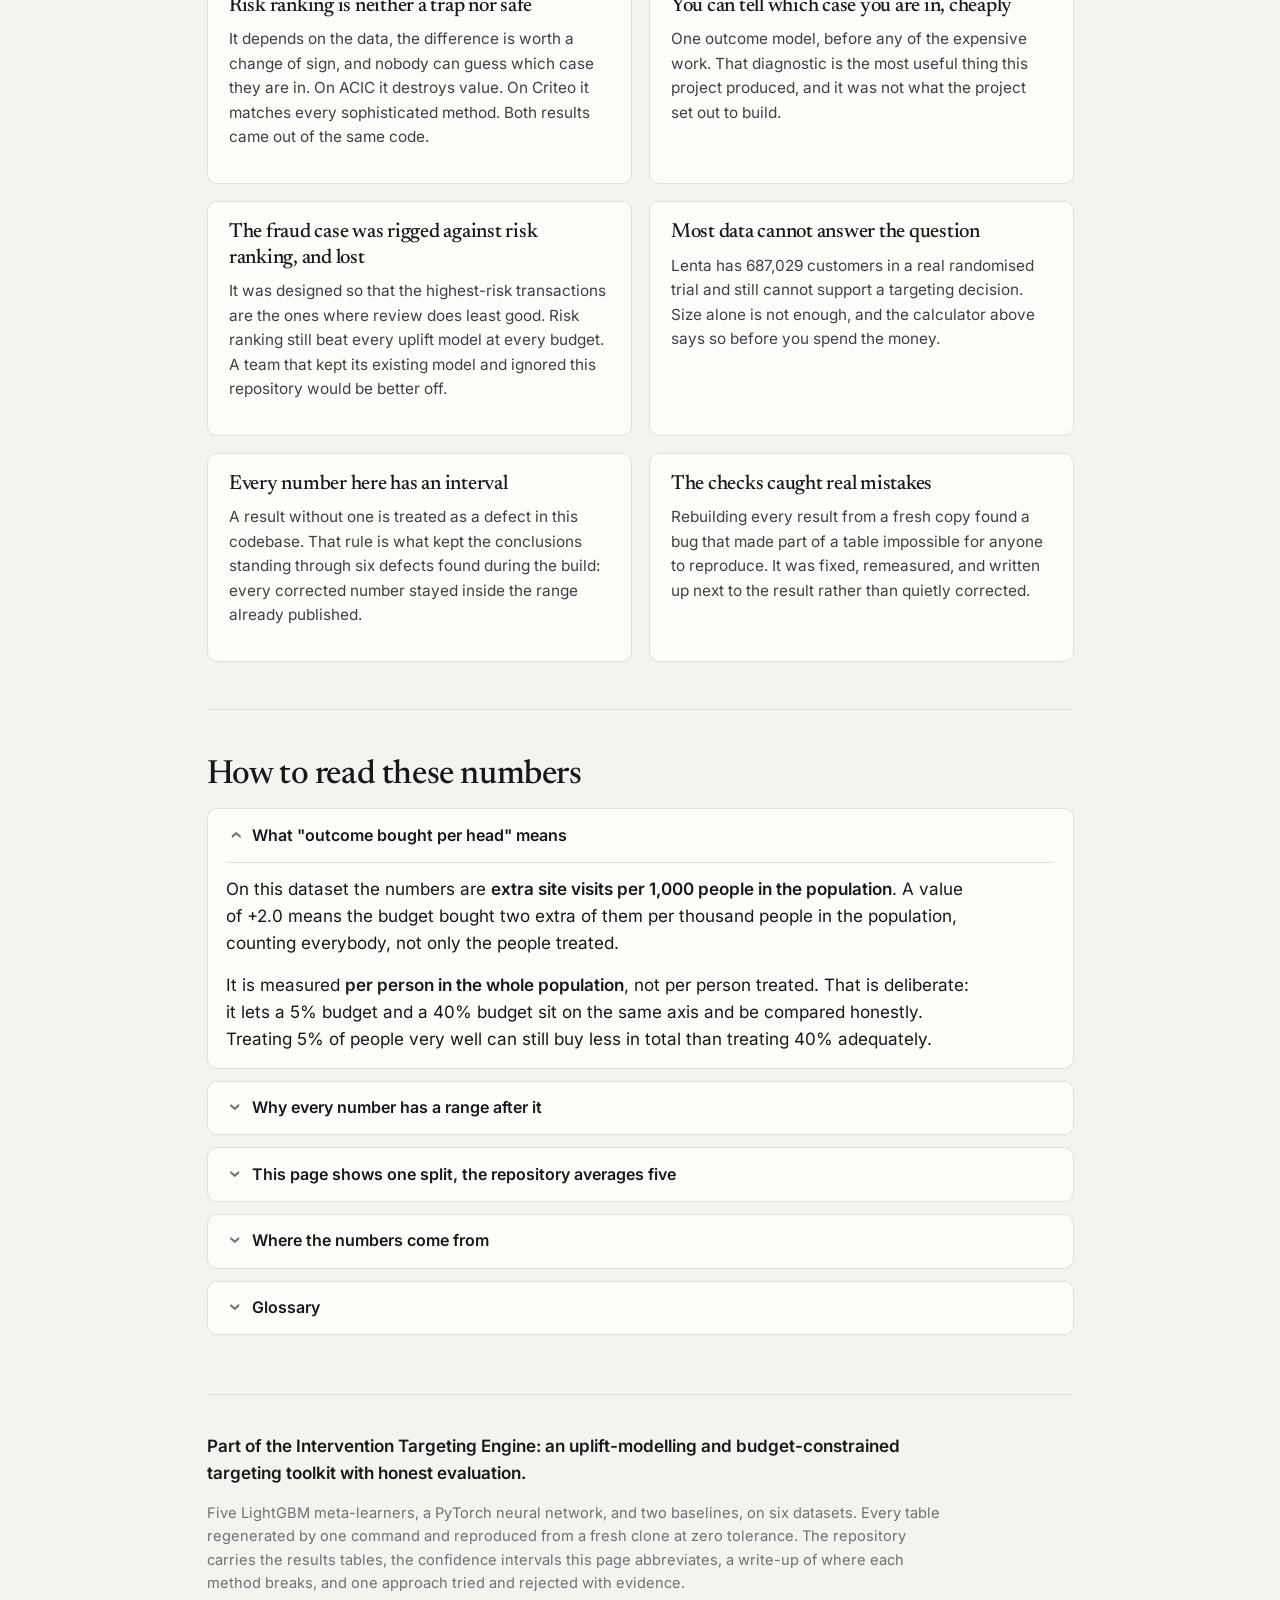
==== commit decc6d1d: "The demo looks like the site it belongs to, and its legend has colour again Peter read the rebuilt p" ====
--- a/demo/index.html
+++ b/demo/index.html
@@ -23,21 +23,24 @@
     <div class="hero-points">
       <div class="point">
         <span class="point-figure" id="hero-best">&mdash;</span>
-        <span class="point-label">what the best method buys at a 10% budget, on the dataset below</span>
+        <span class="point-unit"></span>
+        <span class="point-label">the best method here, at a 10% budget</span>
       </div>
       <div class="point">
         <span class="point-figure" id="hero-risk">&mdash;</span>
-        <span class="point-label">what ranking by risk buys, on the same budget and the same data</span>
+        <span class="point-unit"></span>
+        <span class="point-label">ranking people by risk, same budget, same data</span>
       </div>
       <div class="point">
         <span class="point-figure" id="hero-random">&mdash;</span>
-        <span class="point-label">what picking at random buys, the floor everything must beat</span>
+        <span class="point-unit"></span>
+        <span class="point-label">picking at random, the floor everything must beat</span>
       </div>
     </div>
     <p class="hero-note">
-      Six datasets, eight ways of choosing, one budget slider. Nothing is modelled in your
-      browser: every number was computed in advance by the benchmark and is checkable in the
-      repository.
+      <span id="hero-context"></span> Six datasets, eight ways of choosing, one budget slider.
+      Nothing is modelled in your browser: every number was computed in advance by the benchmark
+      and is checkable in the repository.
     </p>
   </header>
 
--- a/demo/style.css
+++ b/demo/style.css
@@ -1,129 +1,191 @@
 /* One stylesheet, no framework, no build step. The page is a static file a stranger can read,
-   and its stylesheet should be too. */
+   and its stylesheet should be too.
+
+   The palette, the type and the 3px rule over the page are peterparker.ca's, because this page
+   is part of that site even though a separate host serves it. The two fonts are copied into
+   this folder rather than linked from there: the page makes no off-origin request, and a font
+   is a request. Both are SIL Open Font License; fonts/LICENSE.txt says where they came from. */
+
+@font-face {
+  font-family: "Newsreader";
+  font-style: normal;
+  font-weight: 200 800;
+  font-display: swap;
+  src: url(fonts/newsreader-latin.woff2) format("woff2");
+}
+
+@font-face {
+  font-family: "Inter";
+  font-style: normal;
+  font-weight: 400 600;
+  font-display: swap;
+  src: url(fonts/inter-latin.woff2) format("woff2");
+}
 
 :root {
-  --ink: #0f172a;
-  --ink-soft: #475569;
-  --ink-faint: #64748b;
-  --line: #e2e8f0;
-  --line-soft: #f1f5f9;
-  --paper: #ffffff;
-  --paper-soft: #f8fafc;
-  --accent: #2563eb;
-  --accent-soft: #eff6ff;
-  --warn: #dc2626;
-  --good: #0d9488;
-  --sim: #7c3aed;
-  --radius: 14px;
-  --shadow: 0 1px 2px rgba(15, 23, 42, 0.04), 0 8px 24px rgba(15, 23, 42, 0.06);
+  color-scheme: light dark;
+  --paper: #f5f3ee;
+  --paper-soft: #fdfcf9;
+  --ink: #16181d;
+  --ink-soft: #3c4048;
+  --ink-faint: #6b7079;
+  --line: #e3dfd6;
+  --line-2: #cfc9bd;
+  --line-soft: #eeebe4;
+  --accent: #0f5c6e;
+  --accent-ink: #0b4653;
+  --accent-soft: #e4eff1;
+  --warn: #c0392b;
+  --good: #1e7a4c;
+  --sim: #6d3f9e;
+  --serif: "Newsreader", Georgia, "Times New Roman", serif;
+  --sans: "Inter", ui-sans-serif, system-ui, -apple-system, "Segoe UI", Roboto, sans-serif;
+  --mono: ui-monospace, "Cascadia Mono", Consolas, "SF Mono", Menlo, monospace;
+  --radius: 10px;
+  --shadow: 0 6px 24px -18px rgba(0, 0, 0, 0.35);
+  /* One measure for every run of prose on the page. Three paragraphs in the same column
+     stopping at three different widths is what this replaces. */
+  --measure: 44rem;
 }
 
 @media (prefers-color-scheme: dark) {
   :root {
-    --ink: #e2e8f0;
-    --ink-soft: #cbd5e1;
-    --ink-faint: #94a3b8;
-    --line: #1e293b;
-    --line-soft: #172033;
-    --paper: #0b1220;
-    --paper-soft: #111a2b;
-    --accent: #60a5fa;
-    --accent-soft: #14233d;
-    --warn: #f87171;
-    --good: #2dd4bf;
-    --sim: #a78bfa;
-    --shadow: 0 1px 2px rgba(0, 0, 0, 0.3), 0 8px 24px rgba(0, 0, 0, 0.35);
+    --paper: #0e1013;
+    --paper-soft: #15181d;
+    --ink: #ece9e2;
+    --ink-soft: #c9c6bf;
+    --ink-faint: #969ba5;
+    --line: #262a31;
+    --line-2: #363b44;
+    --line-soft: #1c2026;
+    --accent: #7cc7d6;
+    --accent-ink: #a9dde7;
+    --accent-soft: #14262b;
+    --warn: #f0736a;
+    --good: #58c286;
+    --sim: #b191e0;
+    --shadow: 0 6px 24px -14px rgba(0, 0, 0, 0.6);
   }
 }
 
 * { box-sizing: border-box; }
 
-html { scroll-behavior: smooth; }
+html { font-size: 17px; scroll-behavior: smooth; -webkit-text-size-adjust: 100%; }
 
 body {
   margin: 0;
   background: var(--paper);
   color: var(--ink);
-  font: 16px/1.65 ui-sans-serif, system-ui, -apple-system, "Segoe UI", Roboto, Helvetica, Arial, sans-serif;
-  -webkit-text-size-adjust: 100%;
+  font-family: var(--sans);
+  font-size: 1rem;
+  line-height: 1.6;
+  border-top: 3px solid var(--accent);
+  font-feature-settings: "cv11", "ss01";
 }
 
 main {
-  max-width: 900px;
+  max-width: 54rem;
   margin: 0 auto;
-  padding: 0 16px 80px;
-}
-
-h1, h2, h3 { line-height: 1.25; letter-spacing: -0.015em; }
-h1 { font-size: clamp(1.75rem, 5vw, 2.6rem); margin: 0 0 16px; }
-h2 { font-size: clamp(1.3rem, 3.4vw, 1.75rem); margin: 0 0 12px; }
-h3 { font-size: 1.05rem; margin: 0 0 8px; }
-p { margin: 0 0 14px; }
-a { color: var(--accent); }
-code { font-family: ui-monospace, SFMono-Regular, Menlo, Consolas, monospace; font-size: 0.9em; }
+  padding: 0 1.5rem 5rem;
+}
+
+h1, h2, h3 {
+  font-family: var(--serif);
+  font-weight: 500;
+  letter-spacing: -0.012em;
+}
+
+h1 { font-size: clamp(2.1rem, 4.6vw, 3rem); line-height: 1.1; margin: 0 0 1rem; }
+h2 { font-size: clamp(1.55rem, 2.6vw, 2rem); line-height: 1.2; margin: 0 0 0.7rem; }
+h3 { font-size: 1.2rem; line-height: 1.25; margin: 0 0 0.45rem; }
+p { margin: 0 0 0.85rem; max-width: var(--measure); }
+
+a { color: var(--accent); text-decoration: none; text-underline-offset: 0.15em; }
+a:hover, a:focus-visible { text-decoration: underline; }
+:focus-visible { outline: 2px solid var(--accent); outline-offset: 2px; }
+
+code { font-family: var(--mono); font-size: 0.9em; }
 
 /* ---------------------------------------------------------------- hero */
 
 .hero {
-  padding: 56px 0 40px;
+  padding: 3.25rem 0 2.25rem;
   border-bottom: 1px solid var(--line);
 }
 
 .eyebrow {
   text-transform: uppercase;
-  letter-spacing: 0.09em;
+  letter-spacing: 0.12em;
   font-size: 0.72rem;
-  font-weight: 650;
-  color: var(--accent);
-  margin: 0 0 14px;
+  font-weight: 600;
+  color: var(--ink-faint);
+  margin: 0 0 0.6rem;
 }
 
 .lead {
-  font-size: clamp(1.02rem, 2.2vw, 1.2rem);
+  font-size: 1.05rem;
   color: var(--ink-soft);
-  max-width: 62ch;
+  max-width: var(--measure);
 }
 
 .hero-points {
   display: grid;
-  grid-template-columns: repeat(auto-fit, minmax(190px, 1fr));
-  gap: 14px;
-  margin: 28px 0 18px;
+  grid-template-columns: repeat(auto-fit, minmax(11rem, 1fr));
+  gap: 0.9rem;
+  margin: 1.75rem 0 1.1rem;
 }
 
 .point {
   background: var(--paper-soft);
   border: 1px solid var(--line);
   border-radius: var(--radius);
-  padding: 16px 18px;
-}
-
+  padding: 1rem 1.1rem;
+}
+
+/* Neutral by default. Green is reserved for a method that beats the floor and red for one
+   that does not, so the floor itself gets neither. */
 .point-figure {
   display: block;
-  font-size: 1.7rem;
-  font-weight: 700;
+  font-family: var(--serif);
+  font-size: 1.9rem;
+  font-weight: 500;
   font-variant-numeric: tabular-nums;
   letter-spacing: -0.02em;
-  color: var(--good);
-}
-
+  line-height: 1.15;
+  color: var(--ink);
+}
+
+.point-figure.up { color: var(--good); }
 .point-figure.down { color: var(--warn); }
+
+/* The unit, not the label, is what makes the number mean anything. It sits directly under
+   the figure, above the rule, so the two read as one phrase. */
+.point-unit {
+  display: block;
+  margin-top: 0.2rem;
+  font-size: 0.84rem;
+  font-weight: 600;
+  color: var(--ink-soft);
+  line-height: 1.35;
+}
 
 .point-label {
   display: block;
-  margin-top: 4px;
-  font-size: 0.84rem;
+  margin-top: 0.4rem;
+  padding-top: 0.4rem;
+  border-top: 1px solid var(--line);
+  font-size: 0.82rem;
   color: var(--ink-faint);
-  line-height: 1.45;
-}
-
-.hero-note { font-size: 0.88rem; color: var(--ink-faint); margin: 0; }
+  line-height: 1.4;
+}
+
+.hero-note { font-size: 0.88rem; color: var(--ink-faint); margin: 0; max-width: var(--measure); }
 
 /* ---------------------------------------------------------------- sections */
 
-.section { padding: 44px 0; border-bottom: 1px solid var(--line); }
-.section-lead { color: var(--ink-soft); max-width: 64ch; }
-.note { font-size: 0.86rem; color: var(--ink-faint); }
+.section { padding: 2.75rem 0; border-bottom: 1px solid var(--line); }
+.section-lead { color: var(--ink-soft); max-width: var(--measure); }
+.note { font-size: 0.86rem; color: var(--ink-faint); max-width: var(--measure); }
 
 .inline-key {
   display: inline-block;
@@ -146,33 +208,40 @@
 
 th, td {
   text-align: left;
-  padding: 9px 12px;
+  padding: 0.5rem 0.75rem;
   border-bottom: 1px solid var(--line);
   white-space: nowrap;
 }
 
-th { font-weight: 650; color: var(--ink-soft); font-size: 0.82rem; }
+th {
+  font-weight: 600;
+  color: var(--ink);
+  font-size: 0.82rem;
+  background: var(--line-soft);
+  border-bottom-color: var(--line-2);
+}
+
 td.num, th.num { text-align: right; font-variant-numeric: tabular-nums; }
 
 .four-types td:first-child { white-space: nowrap; }
 .four-types td:last-child { white-space: normal; }
-.four-types tr.good { background: color-mix(in srgb, var(--good) 9%, transparent); }
-.four-types tr.bad { background: color-mix(in srgb, var(--warn) 9%, transparent); }
+.four-types tr.good { background: color-mix(in srgb, var(--good) 11%, transparent); }
+.four-types tr.bad { background: color-mix(in srgb, var(--warn) 11%, transparent); }
 
 /* ---------------------------------------------------------------- controls */
 
 .controls {
   display: grid;
-  grid-template-columns: repeat(auto-fit, minmax(220px, 1fr));
-  gap: 16px;
-  margin: 20px 0;
-  padding: 16px;
-  background: var(--paper-soft);
-  border: 1px solid var(--line);
-  border-radius: var(--radius);
-}
-
-.control { display: flex; flex-direction: column; gap: 7px; min-width: 0; }
+  grid-template-columns: repeat(auto-fit, minmax(13rem, 1fr));
+  gap: 1rem;
+  margin: 1.25rem 0;
+  padding: 1rem;
+  background: var(--paper-soft);
+  border: 1px solid var(--line);
+  border-radius: var(--radius);
+}
+
+.control { display: flex; flex-direction: column; gap: 0.4rem; min-width: 0; }
 .control.wide { grid-column: 1 / -1; }
 
 label {
@@ -186,7 +255,7 @@
   font-weight: 400;
   font-size: 0.78rem;
   color: var(--ink-faint);
-  margin-top: 2px;
+  margin-top: 0.1rem;
 }
 
 select, input[type="range"] {
@@ -196,76 +265,78 @@
 }
 
 select {
-  padding: 9px 10px;
-  border: 1px solid var(--line);
-  border-radius: 9px;
-  background: var(--paper);
+  padding: 0.5rem 0.6rem;
+  border: 1px solid var(--line-2);
+  border-radius: 8px;
+  background: var(--paper-soft);
   color: var(--ink);
   font-size: 0.9rem;
 }
 
-input[type="range"] { height: 26px; }
-
-output { font-variant-numeric: tabular-nums; color: var(--accent); font-weight: 700; }
+input[type="range"] { height: 1.6rem; }
+
+output { font-variant-numeric: tabular-nums; color: var(--accent-ink); font-weight: 600; }
 
 /* ---------------------------------------------------------------- cards */
 
 .dataset-card, .method-card {
   border: 1px solid var(--line);
-  border-left: 4px solid var(--accent);
-  border-radius: var(--radius);
-  padding: 18px 20px;
-  margin: 18px 0;
-  background: var(--paper);
+  border-left: 3px solid var(--accent);
+  border-radius: var(--radius);
+  padding: 1.1rem 1.25rem;
+  margin: 1.1rem 0;
+  background: var(--paper-soft);
   box-shadow: var(--shadow);
 }
 
 .card-head {
   display: flex;
   align-items: center;
-  gap: 10px;
+  gap: 0.6rem;
   flex-wrap: wrap;
-  margin-bottom: 8px;
+  margin-bottom: 0.5rem;
 }
 
 .card-head h3 { margin: 0; }
 
 .tag {
   font-size: 0.7rem;
-  font-weight: 650;
+  font-weight: 600;
   text-transform: uppercase;
-  letter-spacing: 0.05em;
-  padding: 3px 9px;
+  letter-spacing: 0.08em;
+  padding: 0.15rem 0.6rem;
   border-radius: 999px;
   background: var(--line-soft);
+  border: 1px solid var(--line);
   color: var(--ink-soft);
 }
 
-.tag-real { background: color-mix(in srgb, var(--good) 16%, transparent); color: var(--good); }
-.tag-sim { background: color-mix(in srgb, var(--sim) 16%, transparent); color: var(--sim); }
-.tag-lightgbm { background: var(--accent-soft); color: var(--accent); }
-.tag-neural { background: color-mix(in srgb, var(--sim) 16%, transparent); color: var(--sim); }
-.tag-baseline { background: color-mix(in srgb, var(--good) 14%, transparent); color: var(--good); }
-
-.facts { margin: 12px 0; display: grid; gap: 8px; }
-.facts > div { display: grid; grid-template-columns: minmax(130px, 170px) 1fr; gap: 10px; }
+.tag-real { background: color-mix(in srgb, var(--good) 15%, transparent); color: var(--good); border-color: transparent; }
+.tag-sim { background: color-mix(in srgb, var(--sim) 15%, transparent); color: var(--sim); border-color: transparent; }
+.tag-lightgbm { background: var(--accent-soft); color: var(--accent-ink); border-color: transparent; }
+.tag-neural { background: color-mix(in srgb, var(--sim) 15%, transparent); color: var(--sim); border-color: transparent; }
+.tag-baseline { background: color-mix(in srgb, var(--good) 13%, transparent); color: var(--good); border-color: transparent; }
+
+.facts { margin: 0.75rem 0; display: grid; gap: 0.45rem; }
+.facts > div { display: grid; grid-template-columns: minmax(8rem, 10rem) 1fr; gap: 0.6rem; }
 .facts dt { font-size: 0.8rem; color: var(--ink-faint); font-weight: 600; }
 .facts dd { margin: 0; font-size: 0.9rem; }
 
-.why, .honest { font-size: 0.9rem; margin-bottom: 6px; }
+.why, .honest { font-size: 0.9rem; margin-bottom: 0.4rem; }
 .honest { color: var(--ink-soft); }
-.pros p { font-size: 0.9rem; margin-bottom: 6px; }
+.pros p { font-size: 0.9rem; margin-bottom: 0.4rem; }
 
 /* ---------------------------------------------------------------- charts */
 
-.chart-figure { margin: 18px 0; }
+.chart-figure { margin: 1.1rem 0; }
 .chart { width: 100%; }
 .chart svg { width: 100%; height: auto; display: block; }
 
 figcaption {
   font-size: 0.83rem;
   color: var(--ink-faint);
-  margin-top: 8px;
+  margin-top: 0.5rem;
+  max-width: var(--measure);
 }
 
 .grid { stroke: var(--line); stroke-width: 1; }
@@ -278,31 +349,32 @@
 .band { opacity: 0.16; stroke: none; }
 .cursor { stroke: var(--ink-faint); stroke-width: 1; stroke-dasharray: 3 3; }
 .dot { stroke: var(--paper); stroke-width: 2; }
-.end-label { font-size: 11px; font-weight: 650; }
+.end-label { font-size: 11px; font-weight: 600; }
 .end-label.faded { opacity: 0.25; }
 
 .legend {
   display: flex;
   flex-wrap: wrap;
-  gap: 8px;
-  margin: 4px 0 18px;
+  gap: 0.45rem;
+  margin: 0.25rem 0 1.1rem;
 }
 
 .legend-item {
   display: inline-flex;
   align-items: center;
-  gap: 7px;
+  gap: 0.4rem;
   font-size: 0.82rem;
-  padding: 5px 11px;
-  border: 1px solid var(--line);
+  padding: 0.3rem 0.7rem;
+  border: 1px solid var(--line-2);
   border-radius: 999px;
-  background: var(--paper);
+  background: var(--paper-soft);
   color: var(--ink-soft);
   cursor: pointer;
   font-family: inherit;
-}
-
-.legend-item:hover { border-color: var(--accent); }
+  transition: background 0.12s ease, border-color 0.12s ease, color 0.12s ease;
+}
+
+.legend-item:hover { border-color: var(--accent); color: var(--accent-ink); }
 .legend-item.on { border-color: var(--accent); background: var(--accent-soft); color: var(--ink); font-weight: 600; }
 .legend-item.static { cursor: default; }
 
@@ -310,36 +382,39 @@
 .swatch.dashed { background: repeating-linear-gradient(90deg, var(--warn) 0 4px, transparent 4px 7px) !important; }
 
 .verdict {
-  margin: 18px 0 0;
-  padding: 16px 18px;
-  border-radius: var(--radius);
+  margin: 1.1rem 0 0;
+  padding: 1rem 1.1rem;
+  border-radius: 0 var(--radius) var(--radius) 0;
   background: var(--accent-soft);
-  border: 1px solid color-mix(in srgb, var(--accent) 25%, transparent);
+  border-left: 3px solid var(--accent);
   font-size: 0.98rem;
+  max-width: var(--measure);
 }
 
 /* ---------------------------------------------------------------- headline stats */
 
 .headline {
   display: grid;
-  grid-template-columns: repeat(auto-fit, minmax(190px, 1fr));
-  gap: 14px;
-  margin: 20px 0;
+  grid-template-columns: repeat(auto-fit, minmax(11rem, 1fr));
+  gap: 0.9rem;
+  margin: 1.25rem 0;
 }
 
 .stat {
   background: var(--paper-soft);
   border: 1px solid var(--line);
   border-radius: var(--radius);
-  padding: 16px 18px;
+  padding: 1rem 1.1rem;
 }
 
 .figure {
   display: block;
-  font-size: 1.6rem;
-  font-weight: 700;
+  font-family: var(--serif);
+  font-size: 1.75rem;
+  font-weight: 500;
   font-variant-numeric: tabular-nums;
   letter-spacing: -0.02em;
+  line-height: 1.15;
 }
 
 .stat.up .figure { color: var(--good); }
@@ -347,10 +422,10 @@
 
 .caption {
   display: block;
-  margin-top: 4px;
+  margin-top: 0.3rem;
   font-size: 0.82rem;
   color: var(--ink-faint);
-  line-height: 1.45;
+  line-height: 1.4;
 }
 
 .range { font-size: 0.78rem; color: var(--ink-faint); }
@@ -360,50 +435,73 @@
 .disclose {
   border: 1px solid var(--line);
   border-radius: var(--radius);
-  padding: 0 18px;
-  margin: 12px 0;
-  background: var(--paper);
-}
-
+  padding: 0 1.1rem;
+  margin: 0.7rem 0;
+  background: var(--paper-soft);
+}
+
+/* The native marker is laid out in the summary's margin, which put it on top of the card's
+   left border. Marker off, and a chevron as an ordinary flex child instead, so it sits inside
+   the padding with everything else and a wrapped summary lines up under itself. */
 .disclose summary {
+  display: flex;
+  align-items: baseline;
+  gap: 0.6rem;
   cursor: pointer;
-  padding: 14px 0;
+  padding: 0.8rem 0 0.8rem 0.25rem;
   font-weight: 600;
   font-size: 0.94rem;
-  list-style-position: outside;
-}
-
-.disclose summary:hover { color: var(--accent); }
-.disclose[open] summary { border-bottom: 1px solid var(--line-soft); margin-bottom: 12px; }
-.disclose > *:last-child { margin-bottom: 14px; }
-
-.glossary dt { font-weight: 650; margin-top: 10px; font-size: 0.92rem; }
-.glossary dd { margin: 2px 0 0; color: var(--ink-soft); font-size: 0.9rem; }
+  list-style: none;
+}
+
+.disclose summary::-webkit-details-marker { display: none; }
+
+.disclose summary::before {
+  content: "\203A";
+  flex: none;
+  width: 0.6em;
+  text-align: center;
+  font-size: 1.2em;
+  line-height: 1;
+  color: var(--ink-faint);
+  transform: rotate(90deg);
+  transition: transform 0.12s ease;
+}
+
+.disclose[open] summary::before { transform: rotate(270deg); }
+.disclose summary:hover { color: var(--accent-ink); }
+.disclose summary:hover::before { color: var(--accent); }
+.disclose[open] summary { border-bottom: 1px solid var(--line); margin-bottom: 0.75rem; }
+.disclose > *:last-child { margin-bottom: 0.85rem; }
+
+.glossary dt { font-weight: 600; margin-top: 0.6rem; font-size: 0.92rem; }
+.glossary dd { margin: 0.1rem 0 0; color: var(--ink-soft); font-size: 0.9rem; max-width: var(--measure); }
 
 /* ---------------------------------------------------------------- power calculator */
 
-.two-questions { color: var(--ink-soft); max-width: 64ch; padding-left: 20px; }
-.two-questions li { margin-bottom: 6px; }
+.two-questions { color: var(--ink-soft); max-width: var(--measure); padding-left: 1.2rem; }
+.two-questions li { margin-bottom: 0.35rem; }
 
 .power-grid {
   display: grid;
-  grid-template-columns: minmax(240px, 5fr) 7fr;
-  gap: 20px;
-  margin: 20px 0;
+  grid-template-columns: minmax(13rem, 4fr) 6fr;
+  gap: 1.25rem;
+  margin: 1.25rem 0;
   align-items: start;
 }
 
 .power-controls {
   display: grid;
-  gap: 16px;
-  padding: 18px;
+  gap: 1rem;
+  padding: 1.1rem;
   background: var(--paper-soft);
   border: 1px solid var(--line);
   border-radius: var(--radius);
 }
 
 .power-output {
-  padding: 18px 20px;
+  padding: 1.1rem 1.25rem;
+  background: var(--paper-soft);
   border: 1px solid var(--line);
   border-radius: var(--radius);
   box-shadow: var(--shadow);
@@ -411,44 +509,49 @@
 }
 
 .power-floor {
-  padding-bottom: 14px;
-  margin-bottom: 14px;
+  padding-bottom: 0.85rem;
+  margin-bottom: 0.85rem;
   border-bottom: 1px solid var(--line);
 }
 
-.power-floor .figure { color: var(--accent); font-size: 1.9rem; }
+.power-floor .figure { color: var(--accent-ink); font-size: 2rem; }
 .power-lead { font-size: 0.92rem; color: var(--ink-soft); }
 .power-table td:first-child { white-space: nowrap; }
-.power-note { font-size: 0.82rem; color: var(--ink-faint); margin: 12px 0 0; }
+/* Three columns in the narrower half of a split. The headers wrap rather than pushing the
+   last column off the edge, where a reader will not go looking for it. */
+.power-table th { white-space: normal; vertical-align: bottom; }
+.power-note { font-size: 0.82rem; color: var(--ink-faint); margin: 0.75rem 0 0; }
 
 /* ---------------------------------------------------------------- how-to and takeaways */
 
+/* Two columns, stated rather than fitted. auto-fit was giving three at this width, which made
+   eight lines of prose into a column of four words. */
 .cards, .takeaways {
   display: grid;
-  grid-template-columns: repeat(auto-fit, minmax(270px, 1fr));
-  gap: 16px;
-  margin-top: 18px;
+  grid-template-columns: 1fr 1fr;
+  gap: 1rem;
+  margin-top: 1.1rem;
 }
 
 .card, .takeaway {
   border: 1px solid var(--line);
   border-radius: var(--radius);
-  padding: 18px 20px;
-  background: var(--paper);
+  padding: 1.1rem 1.25rem;
+  background: var(--paper-soft);
 }
 
 .card p, .takeaway p { font-size: 0.9rem; color: var(--ink-soft); }
 .takeaway h3 { color: var(--ink); }
 
 pre {
-  background: var(--paper-soft);
-  border: 1px solid var(--line);
-  border-radius: 10px;
-  padding: 12px 14px;
+  background: var(--line-soft);
+  border: 1px solid var(--line);
+  border-radius: 8px;
+  padding: 0.7rem 0.85rem;
   overflow-x: auto;
   font-size: 0.8rem;
   line-height: 1.5;
-  margin: 0 0 12px;
+  margin: 0 0 0.75rem;
 }
 
 pre code { font-size: inherit; white-space: pre; }
@@ -461,17 +564,19 @@
 
 /* ---------------------------------------------------------------- footer */
 
-footer { padding: 36px 0 0; }
+footer { padding: 2.25rem 0 0; }
 .footer-lead { font-weight: 600; }
 
 /* ---------------------------------------------------------------- narrow screens */
 
-@media (max-width: 720px) {
+@media (max-width: 46rem) {
+  .cards, .takeaways { grid-template-columns: 1fr; }
   .power-grid { grid-template-columns: 1fr; }
-  .facts > div { grid-template-columns: 1fr; gap: 2px; }
-  .hero { padding: 36px 0 28px; }
-  .section { padding: 32px 0; }
-  th, td { padding: 8px 10px; }
+  .facts > div { grid-template-columns: 1fr; gap: 0.1rem; }
+  .hero { padding: 2.25rem 0 1.75rem; }
+  .section { padding: 2rem 0; }
+  main { padding: 0 1.1rem 3.5rem; }
+  th, td { padding: 0.45rem 0.6rem; }
 }
 
 @media (prefers-reduced-motion: reduce) {
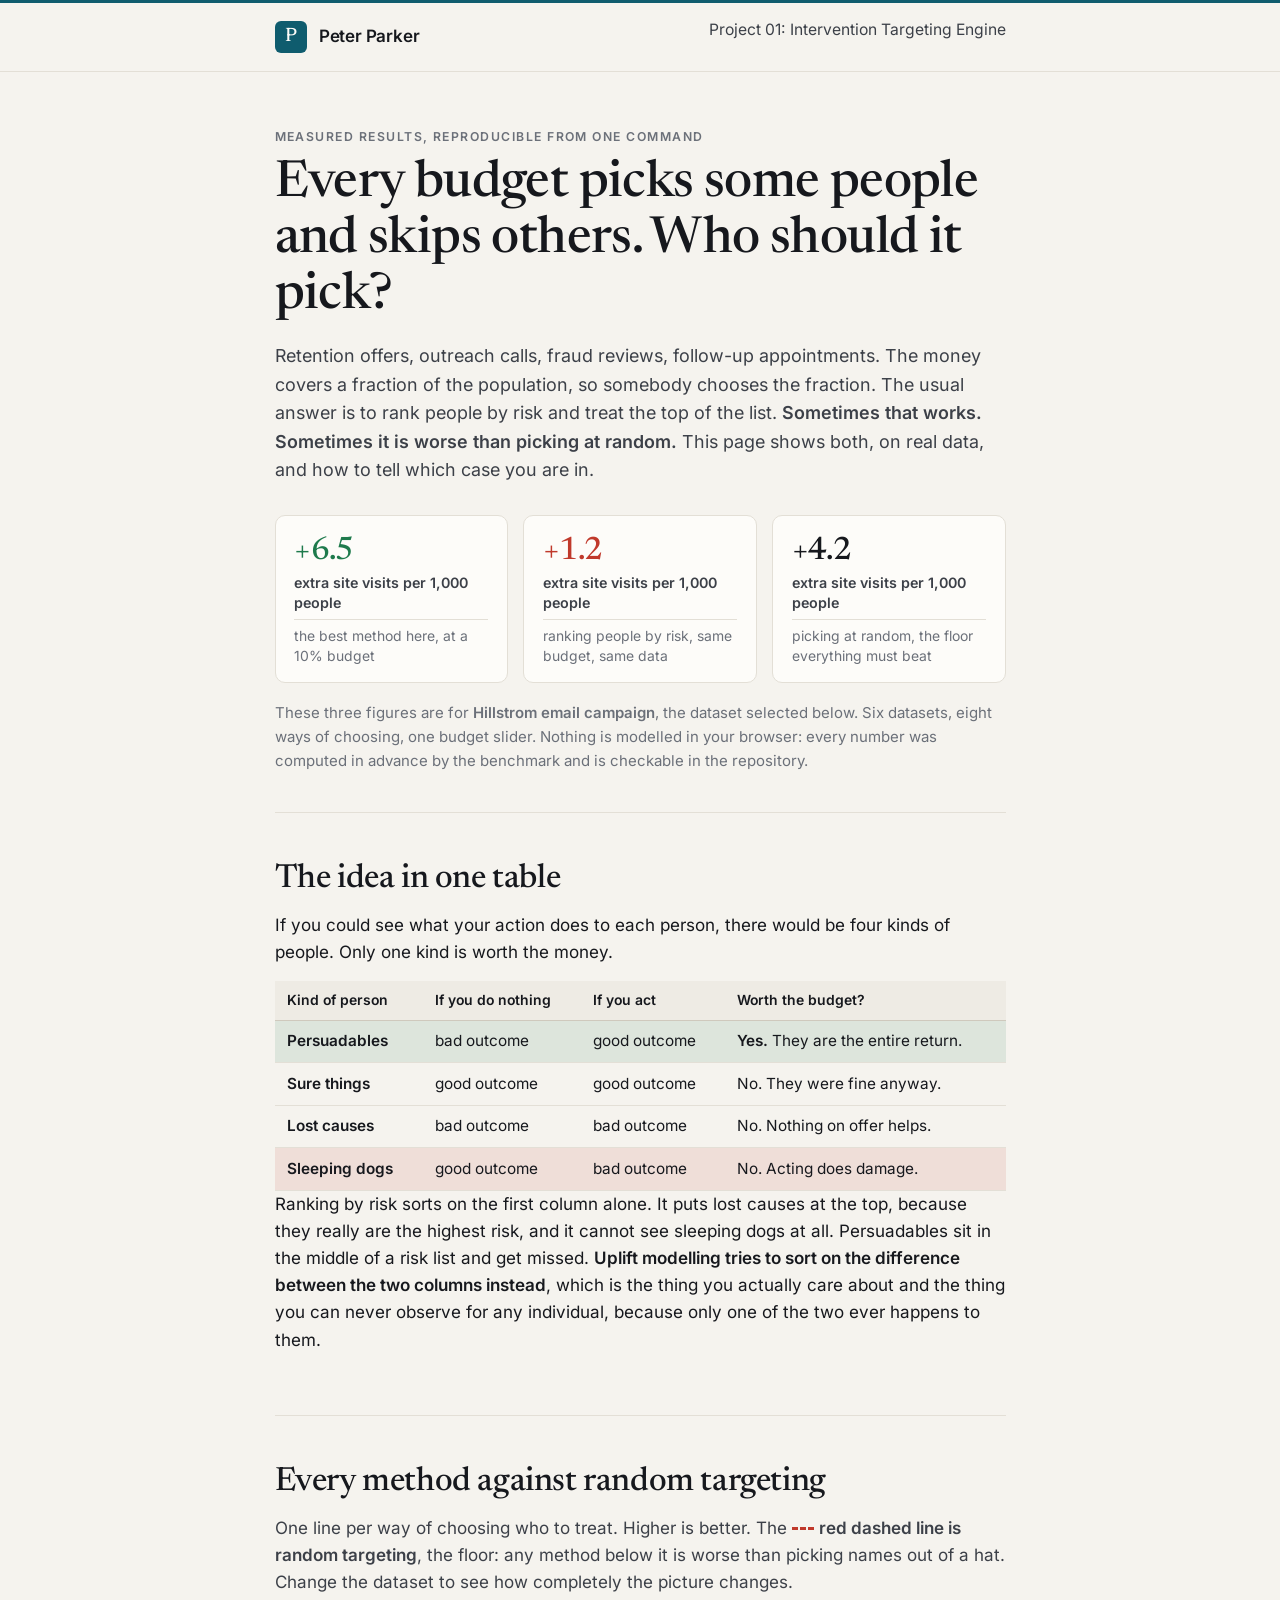
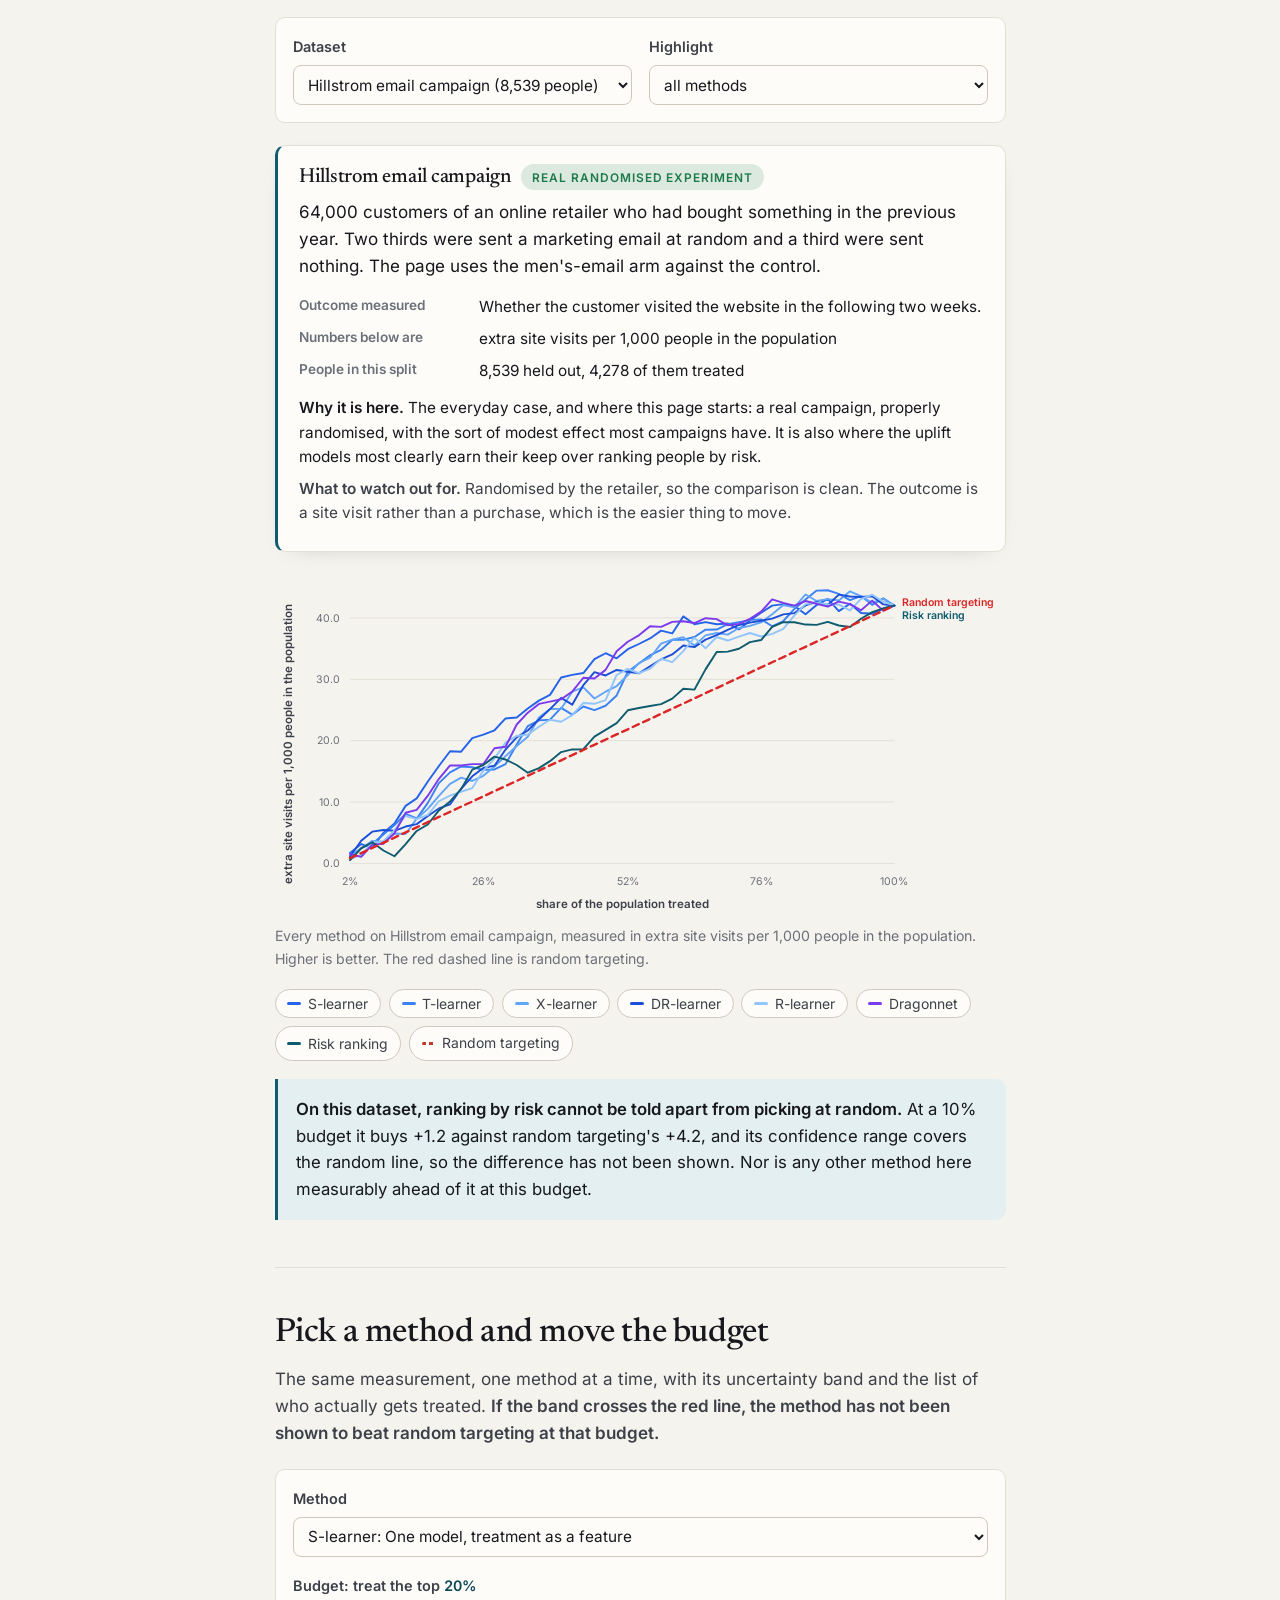
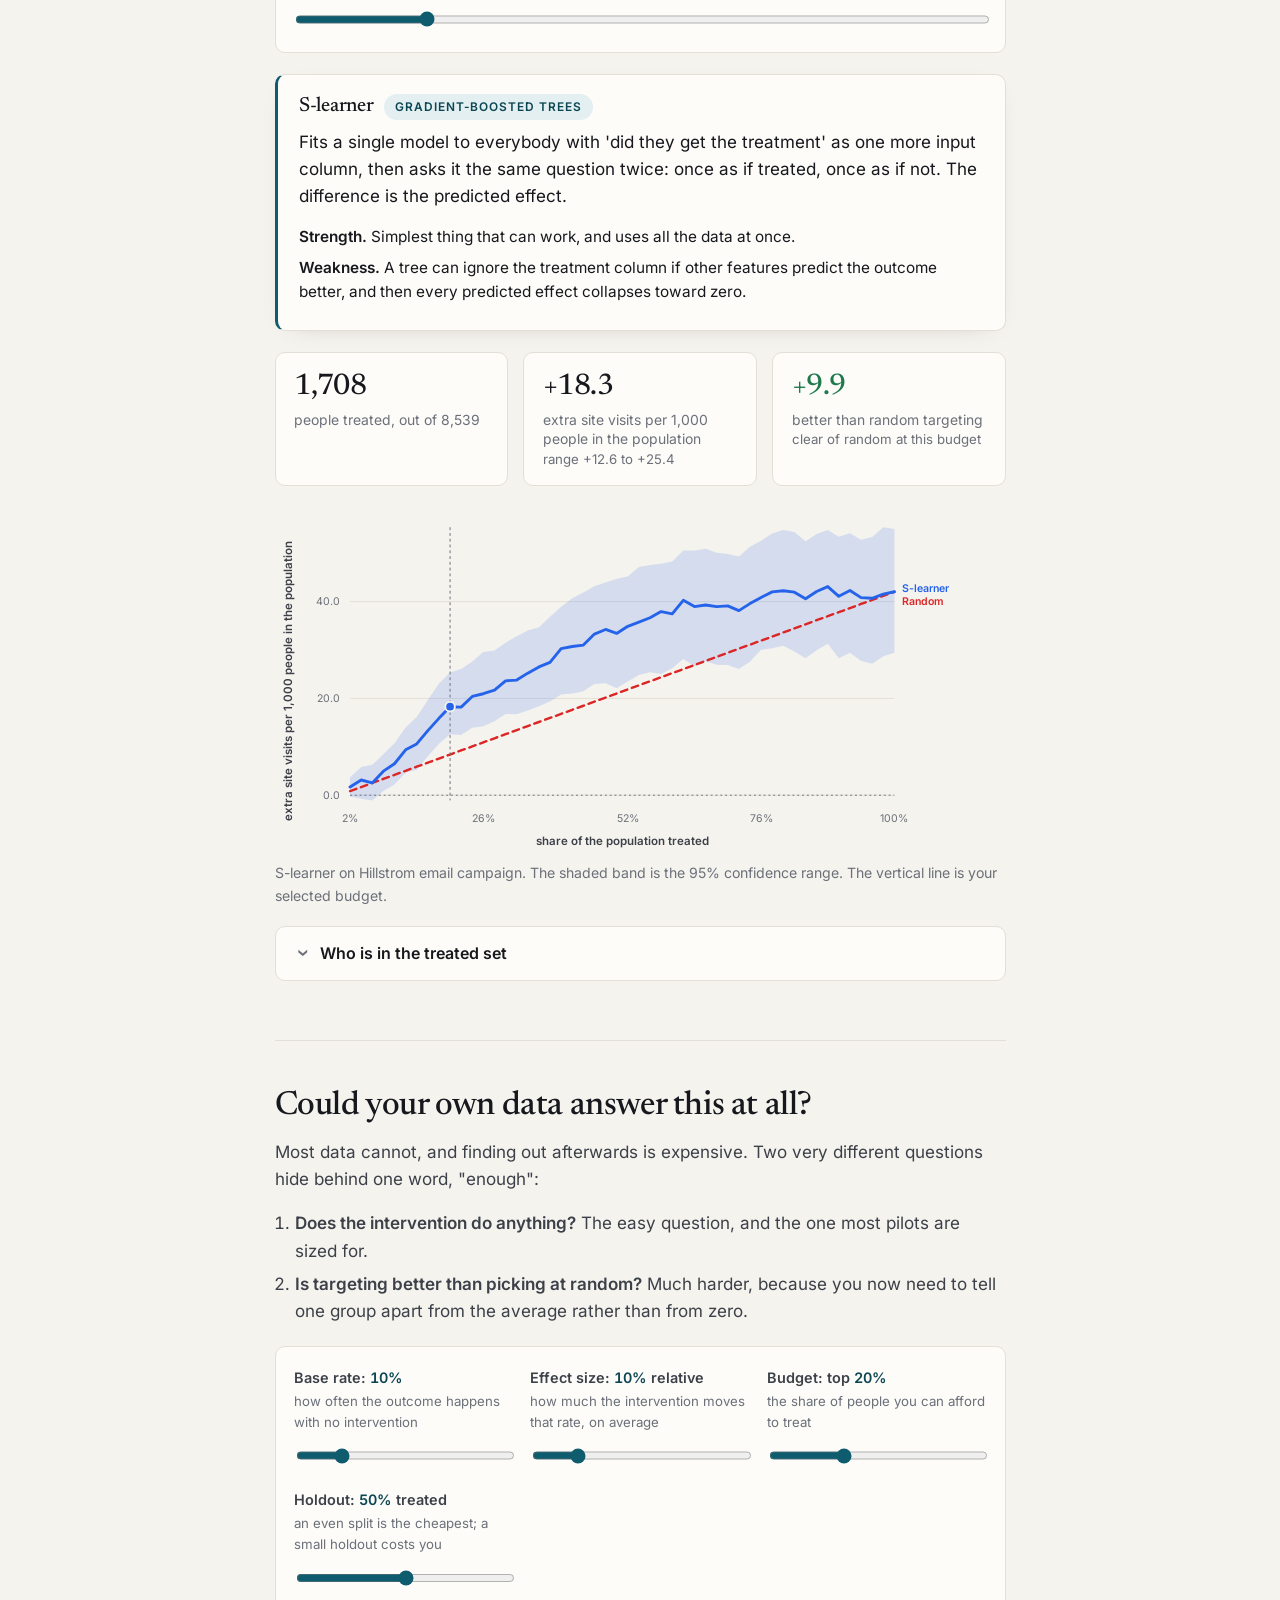
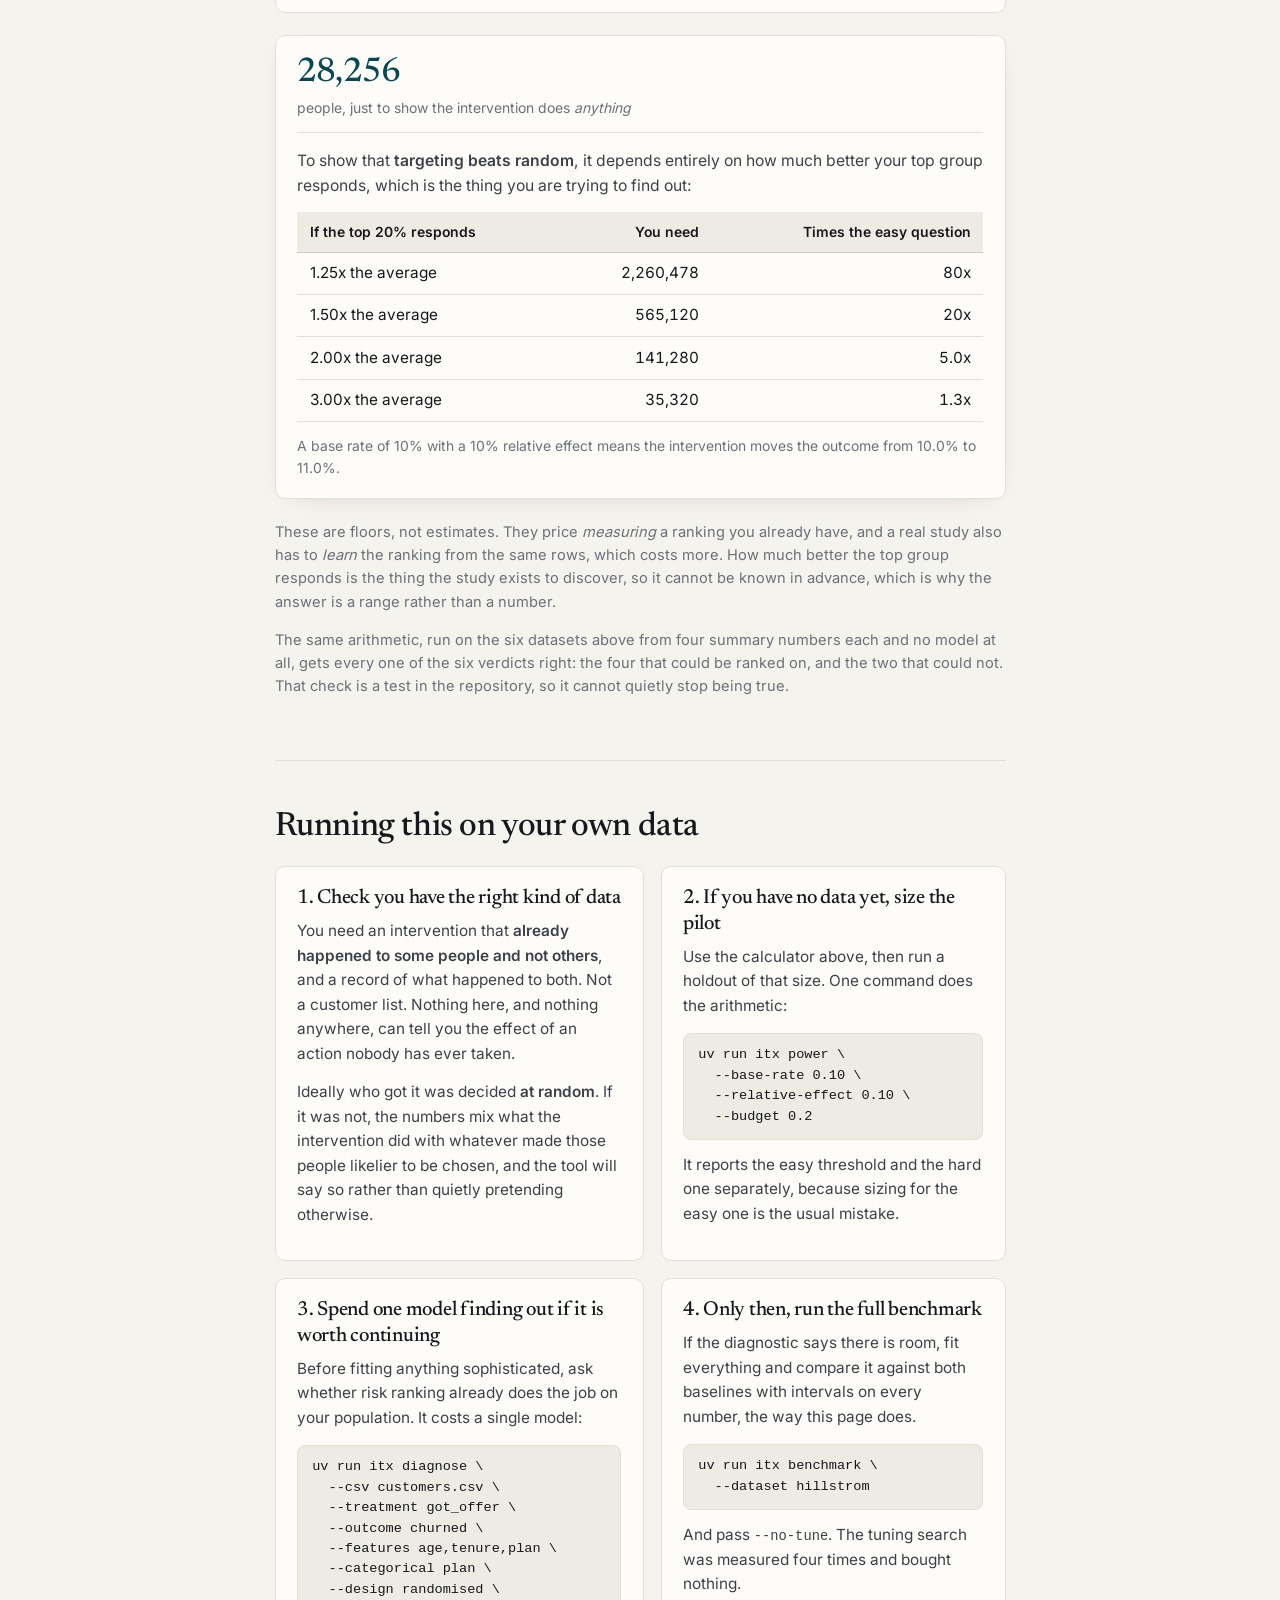
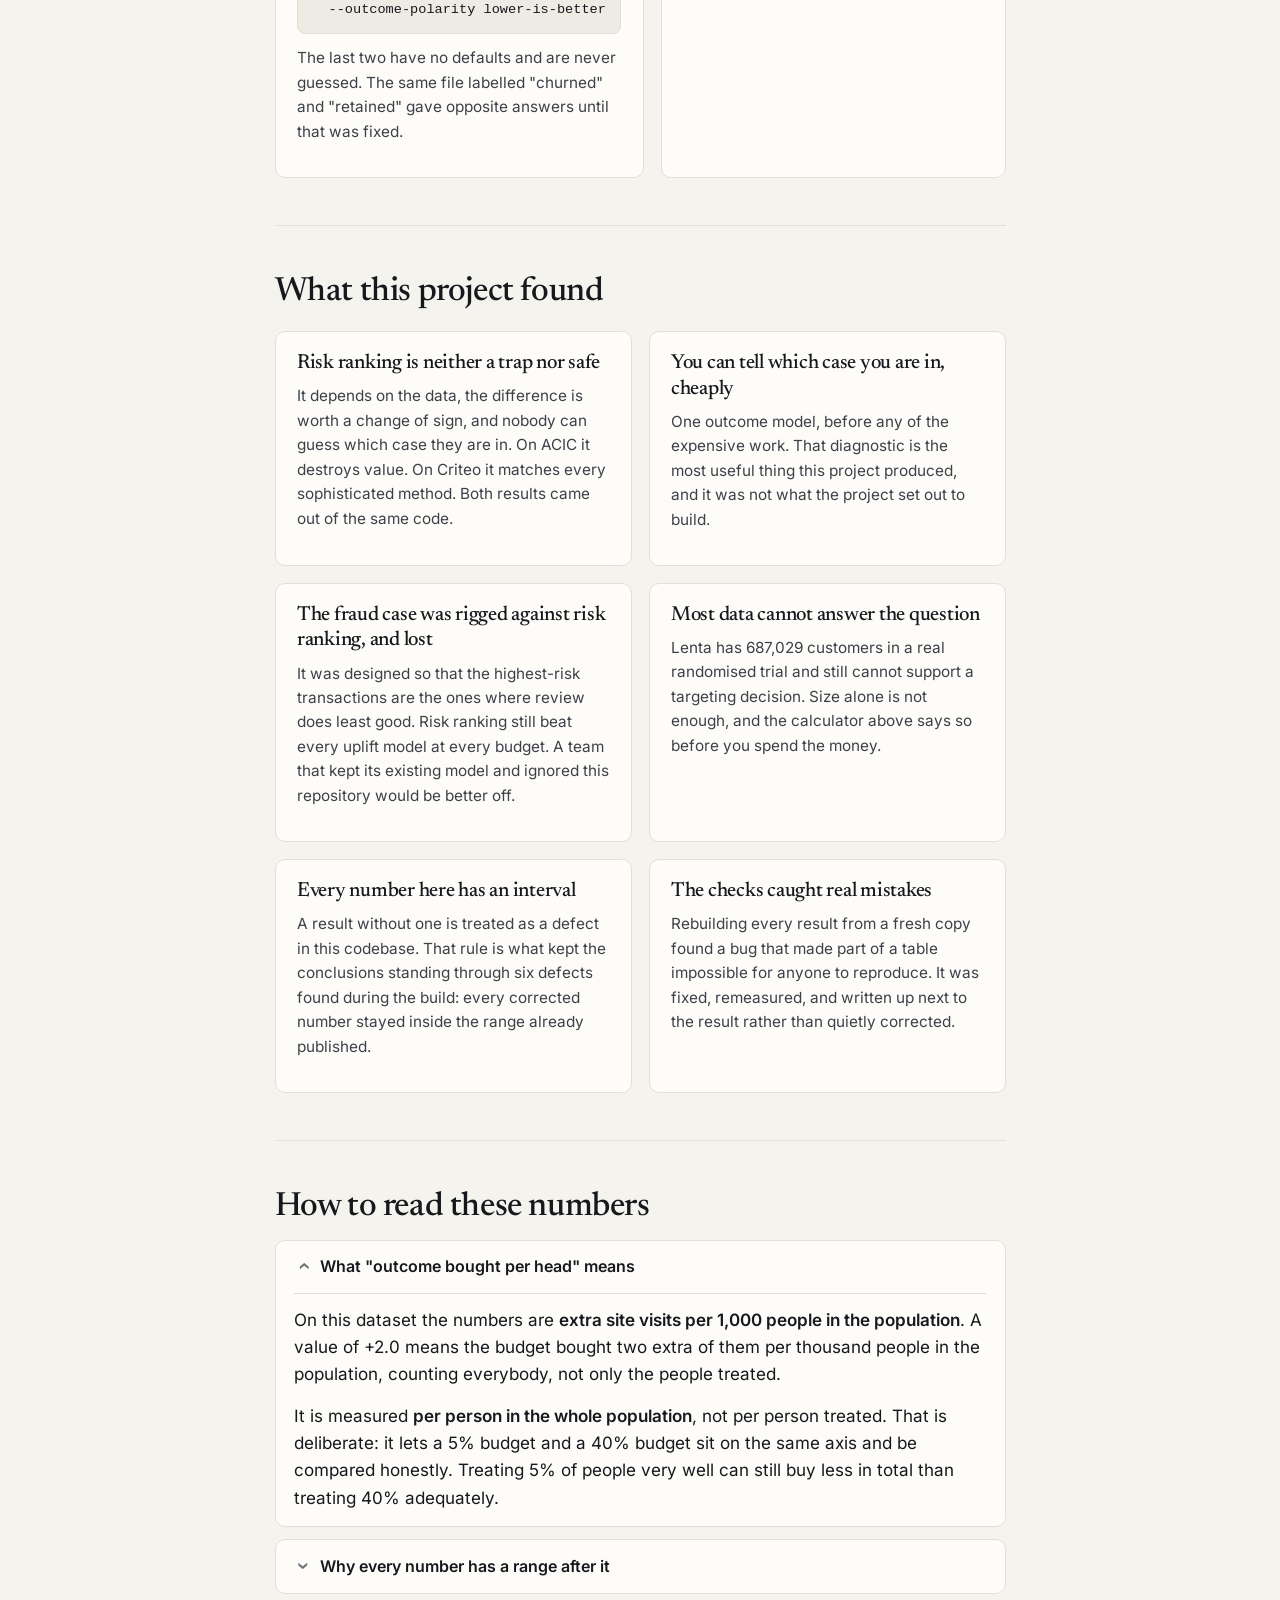
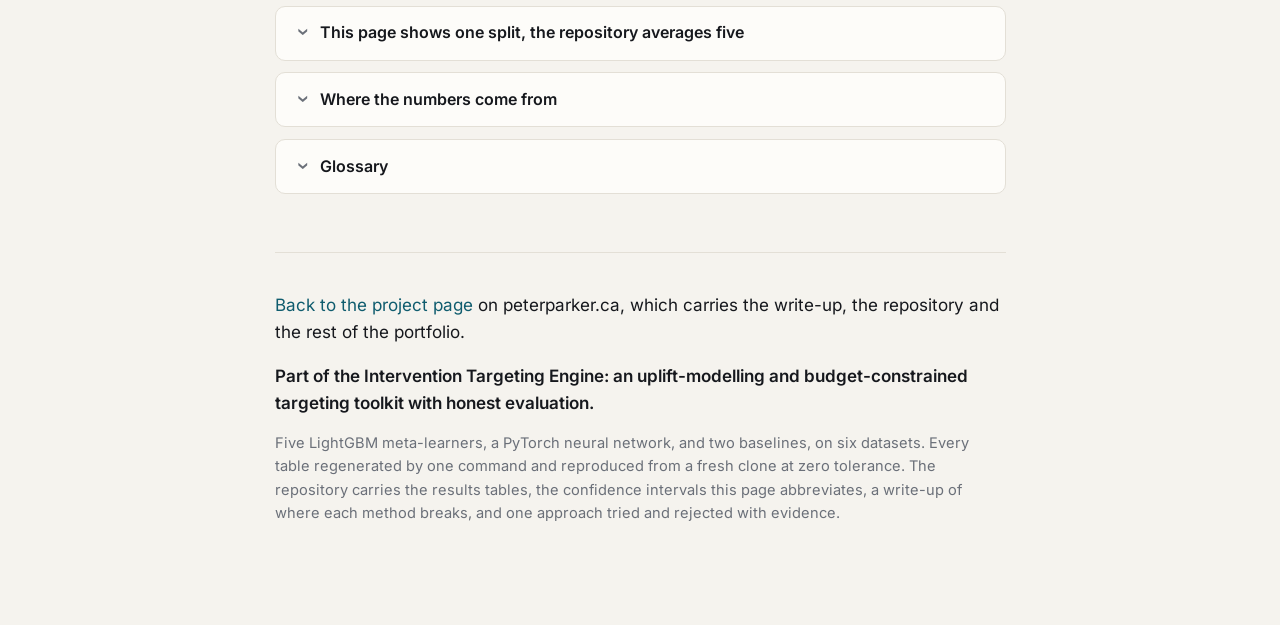
==== commit 23159d59: "One column, a way back to the site, and copy that does not assume where the reader came in The page " ====
--- a/demo/index.html
+++ b/demo/index.html
@@ -8,6 +8,12 @@
 <link rel="stylesheet" href="style.css">
 </head>
 <body>
+<header class="top">
+  <div class="top-inner">
+    <a class="brand" href="https://peterparker.ca"><span class="mono-mark" aria-hidden="true">P</span>Peter Parker</a>
+    <p class="top-nav"><a href="https://peterparker.ca/projects/intervention-targeting/">Project 01: Intervention Targeting Engine</a></p>
+  </div>
+</header>
 <main>
 
   <header class="hero">
@@ -116,7 +122,7 @@
     </p>
 
     <div class="controls">
-      <div class="control">
+      <div class="control wide">
         <label for="estimator">Method</label>
         <select id="estimator"></select>
       </div>
@@ -374,6 +380,11 @@
   </section>
 
   <footer>
+    <p class="footer-back">
+      <a href="https://peterparker.ca/projects/intervention-targeting/">Back to the project page</a>
+      on peterparker.ca, which carries the write-up, the repository and the rest of the
+      portfolio.
+    </p>
     <p class="footer-lead">
       Part of the Intervention Targeting Engine: an uplift-modelling and budget-constrained
       targeting toolkit with honest evaluation.
--- a/demo/style.css
+++ b/demo/style.css
@@ -43,9 +43,11 @@
   --mono: ui-monospace, "Cascadia Mono", Consolas, "SF Mono", Menlo, monospace;
   --radius: 10px;
   --shadow: 0 6px 24px -18px rgba(0, 0, 0, 0.35);
-  /* One measure for every run of prose on the page. Three paragraphs in the same column
-     stopping at three different widths is what this replaces. */
-  --measure: 44rem;
+  /* One width for everything on the page. Prose used to stop short of the cards and charts
+     beside it, which reads as a mistake rather than as a measure, so the column itself is
+     the measure: 46rem, what peterparker.ca gives the body of a project page. */
+  --column: 46rem;
+  --measure: 100%;
 }
 
 @media (prefers-color-scheme: dark) {
@@ -84,10 +86,62 @@
 }
 
 main {
-  max-width: 54rem;
+  max-width: var(--column);
   margin: 0 auto;
   padding: 0 1.5rem 5rem;
 }
+
+/* ---------------------------------------------------------------- the way back */
+
+/* The page lives on a subdomain of peterparker.ca and is usually reached by a link from
+   somewhere else, so it says whose it is and how to get back. Same bar, same mark, same
+   proportions as the site's own. */
+.top {
+  border-bottom: 1px solid var(--line);
+  background: var(--paper);
+}
+
+.top-inner {
+  max-width: var(--column);
+  margin: 0 auto;
+  padding: 0 1.5rem;
+  height: 4rem;
+  display: flex;
+  align-items: center;
+  justify-content: space-between;
+  gap: 1rem;
+}
+
+.brand {
+  display: inline-flex;
+  align-items: center;
+  gap: 0.7rem;
+  color: var(--ink);
+  font-weight: 600;
+  letter-spacing: -0.01em;
+}
+
+.brand:hover { text-decoration: none; color: var(--accent-ink); }
+
+.mono-mark {
+  width: 1.9rem;
+  height: 1.9rem;
+  border-radius: 6px;
+  background: var(--accent);
+  color: #fdfcf9;
+  font-family: var(--serif);
+  font-weight: 500;
+  font-size: 1.15rem;
+  display: inline-flex;
+  align-items: center;
+  justify-content: center;
+}
+
+@media (prefers-color-scheme: dark) { .mono-mark { color: #0e1013; } }
+
+.top-nav { font-size: 0.92rem; color: var(--ink-soft); text-align: right; }
+.top-nav a { color: var(--ink-soft); }
+.top-nav a:hover { color: var(--accent-ink); }
 
 h1, h2, h3 {
   font-family: var(--serif);
@@ -484,11 +538,14 @@
 
 .power-grid {
   display: grid;
-  grid-template-columns: minmax(13rem, 4fr) 6fr;
   gap: 1.25rem;
   margin: 1.25rem 0;
   align-items: start;
 }
+
+/* Four sliders across, then the answer under them at full width. Side by side, the answer's
+   three-column table was the first thing to lose a column when the page narrowed. */
+.power-controls { grid-template-columns: repeat(auto-fit, minmax(10rem, 1fr)); }
 
 .power-controls {
   display: grid;
@@ -566,16 +623,18 @@
 
 footer { padding: 2.25rem 0 0; }
 .footer-lead { font-weight: 600; }
+.footer-back { margin-bottom: 1rem; }
 
 /* ---------------------------------------------------------------- narrow screens */
 
 @media (max-width: 46rem) {
   .cards, .takeaways { grid-template-columns: 1fr; }
-  .power-grid { grid-template-columns: 1fr; }
+  .top-inner { height: auto; padding: 0.8rem 1.1rem; }
   .facts > div { grid-template-columns: 1fr; gap: 0.1rem; }
   .hero { padding: 2.25rem 0 1.75rem; }
   .section { padding: 2rem 0; }
   main { padding: 0 1.1rem 3.5rem; }
+  .top-nav { display: none; }
   th, td { padding: 0.45rem 0.6rem; }
 }
 
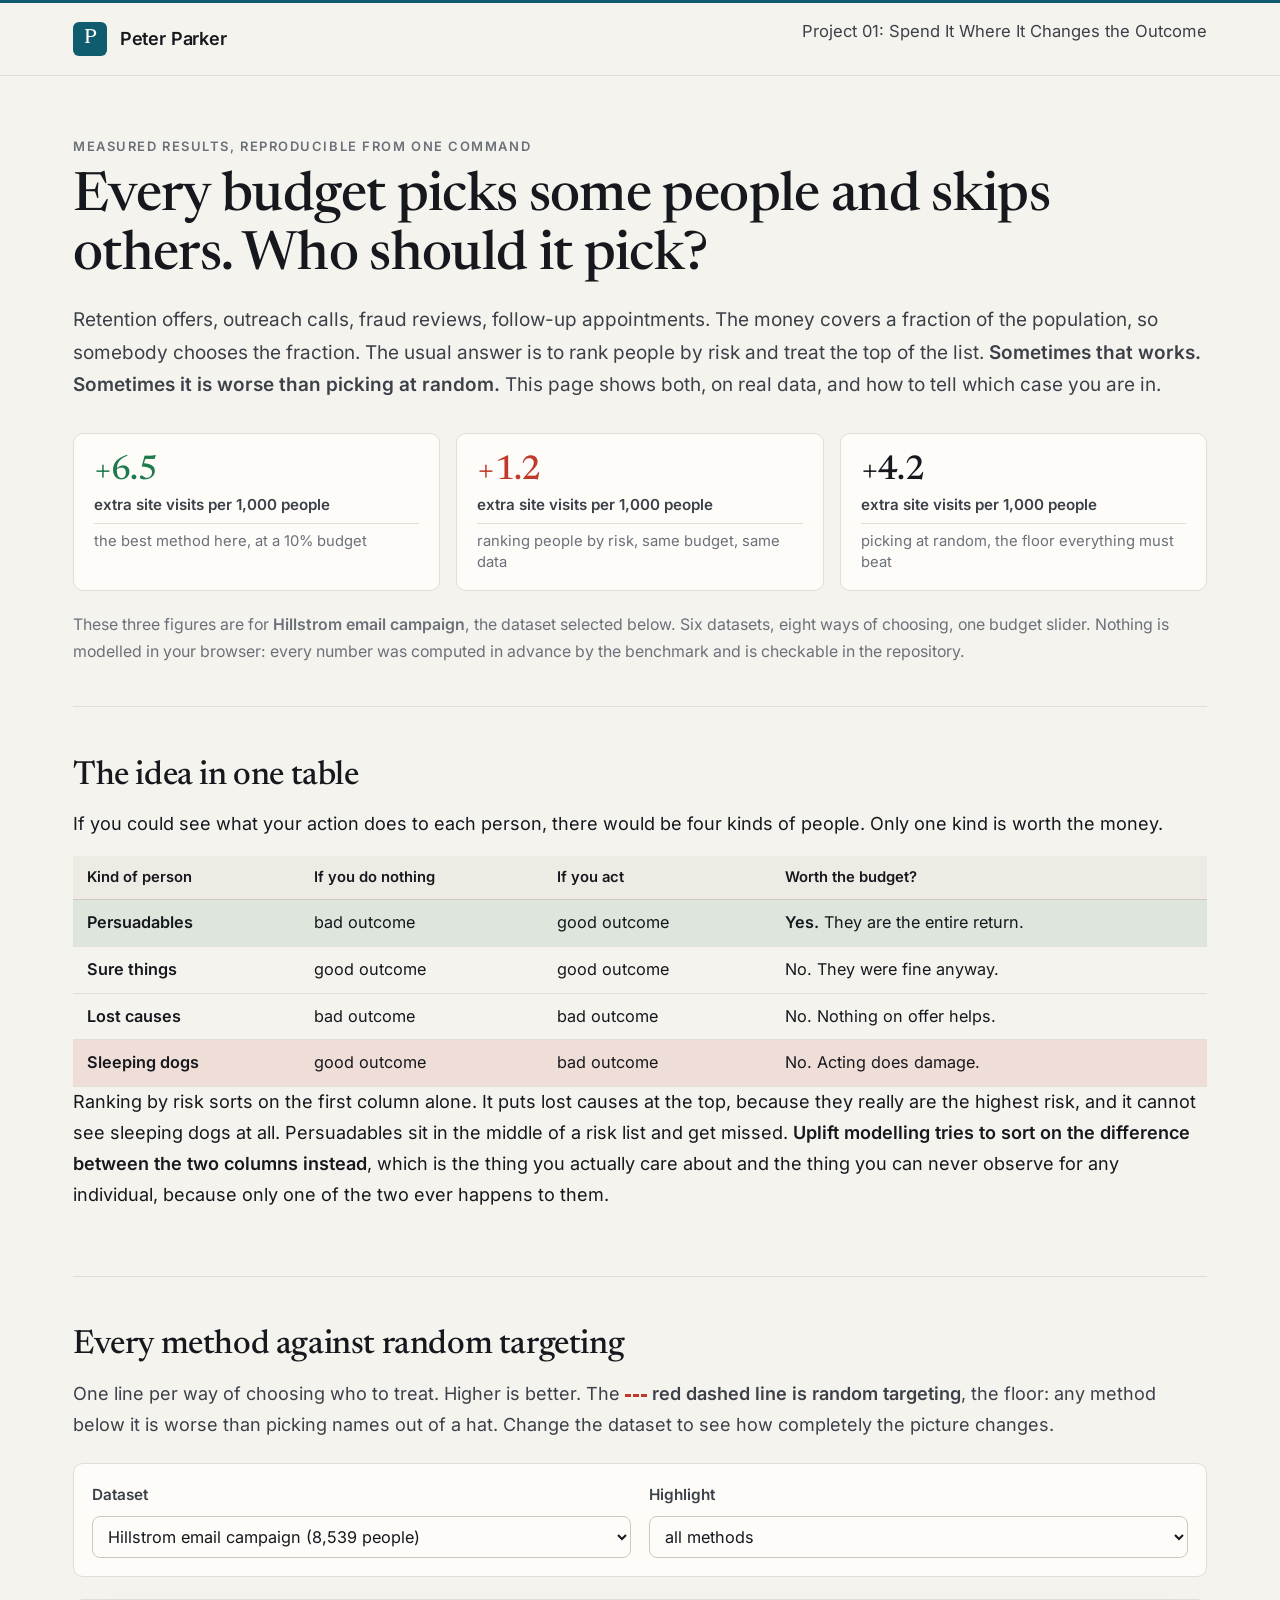
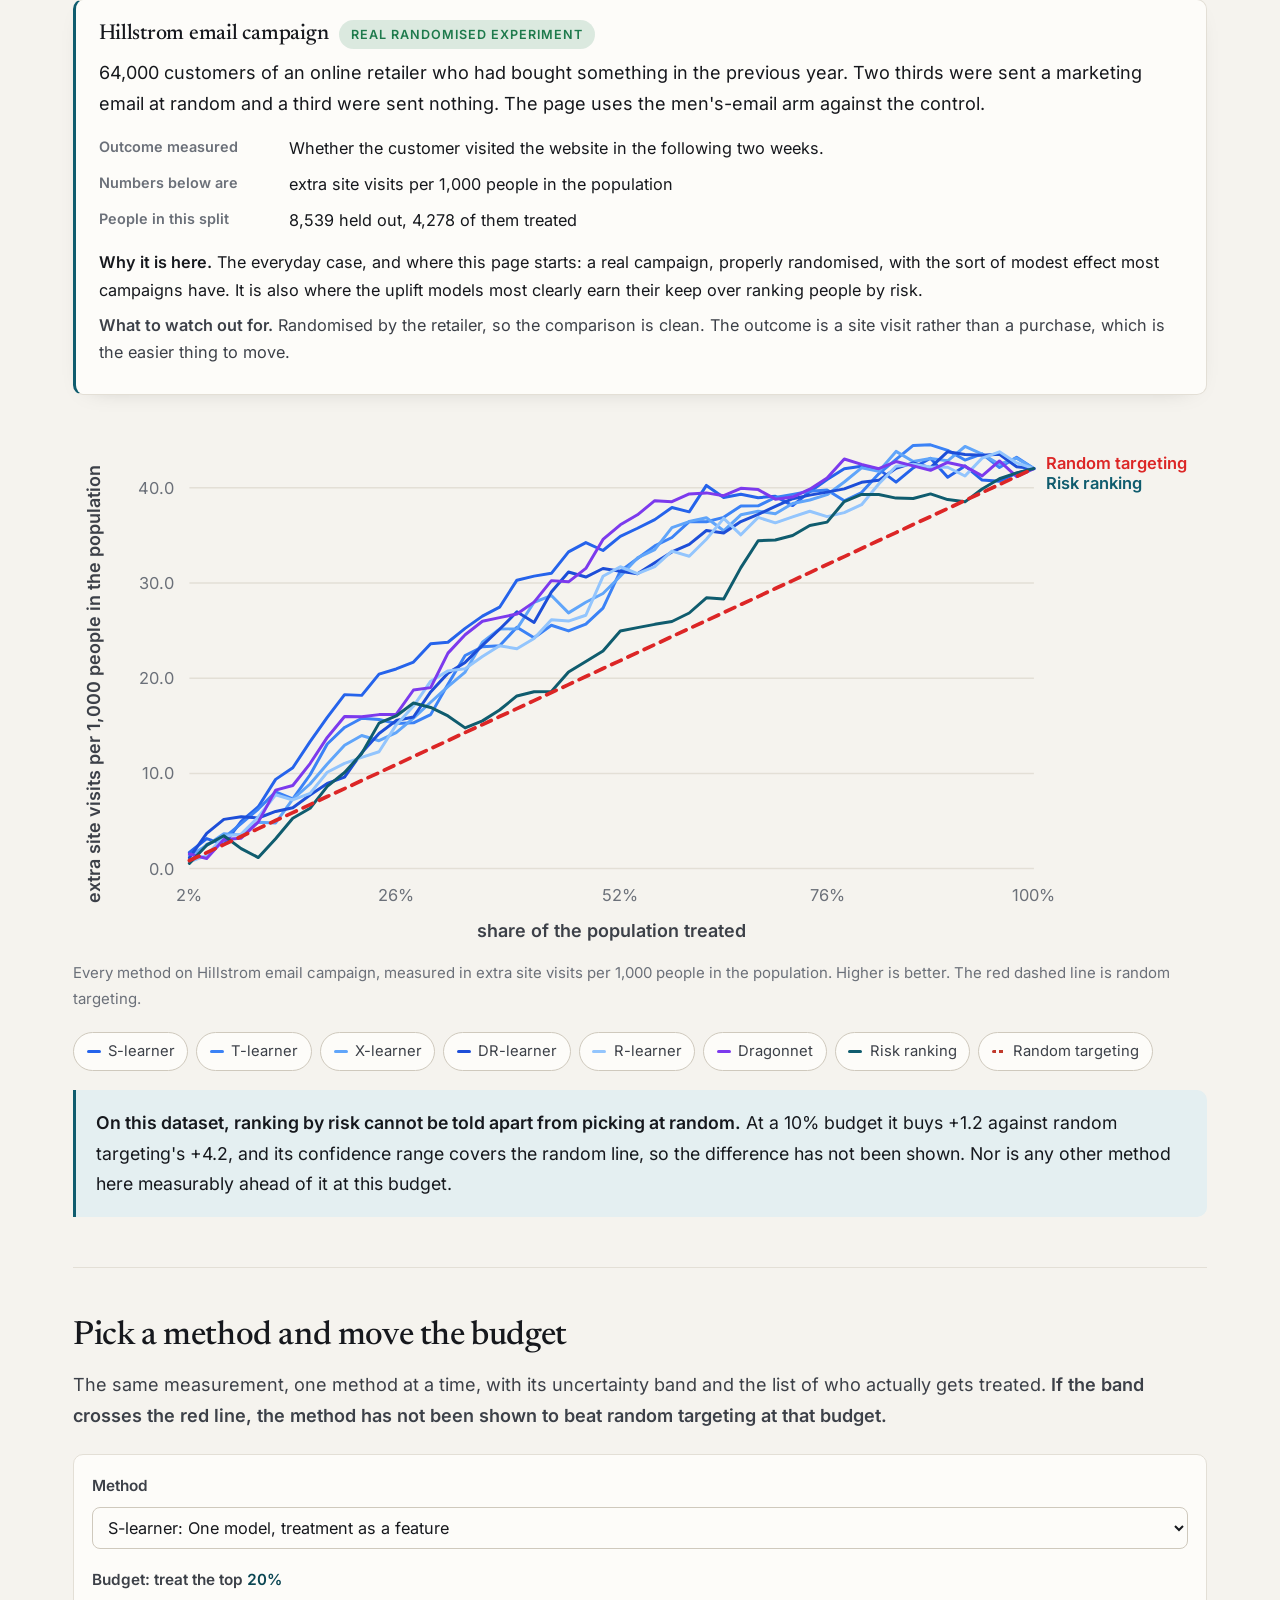
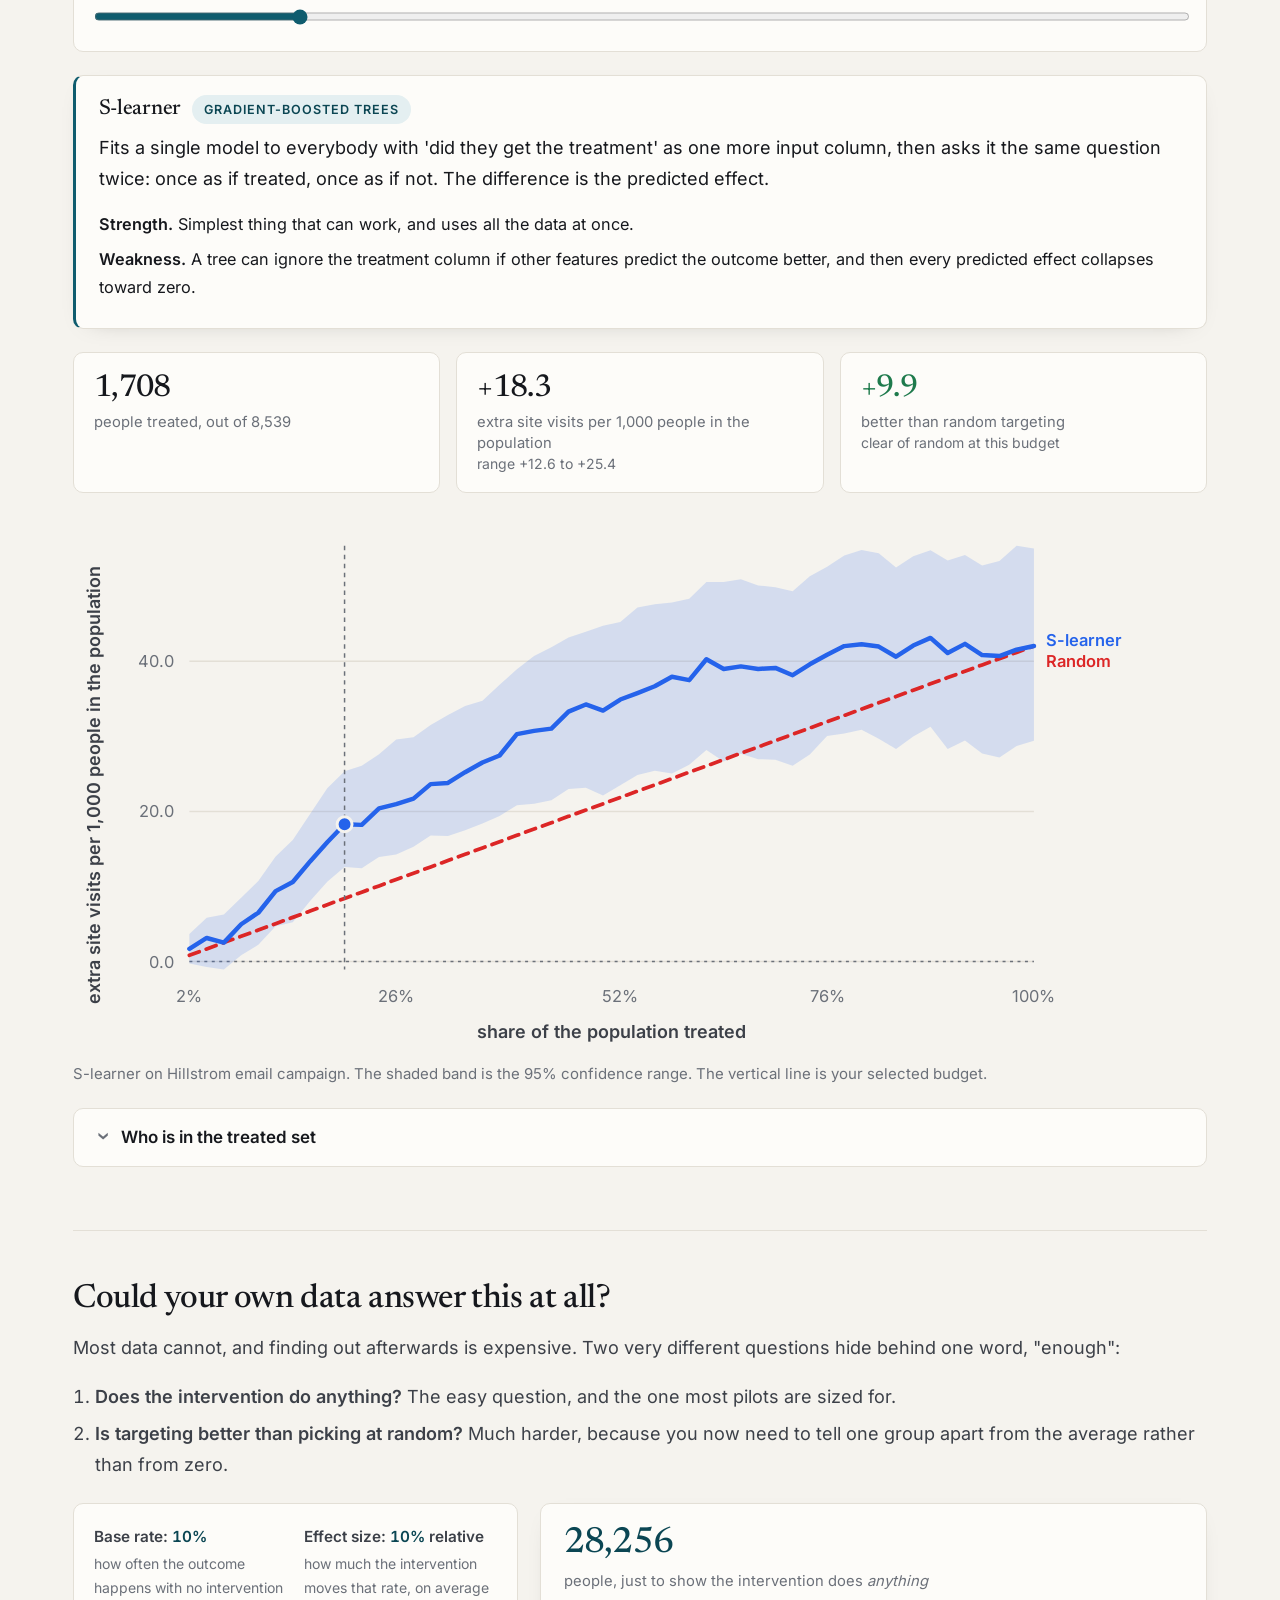
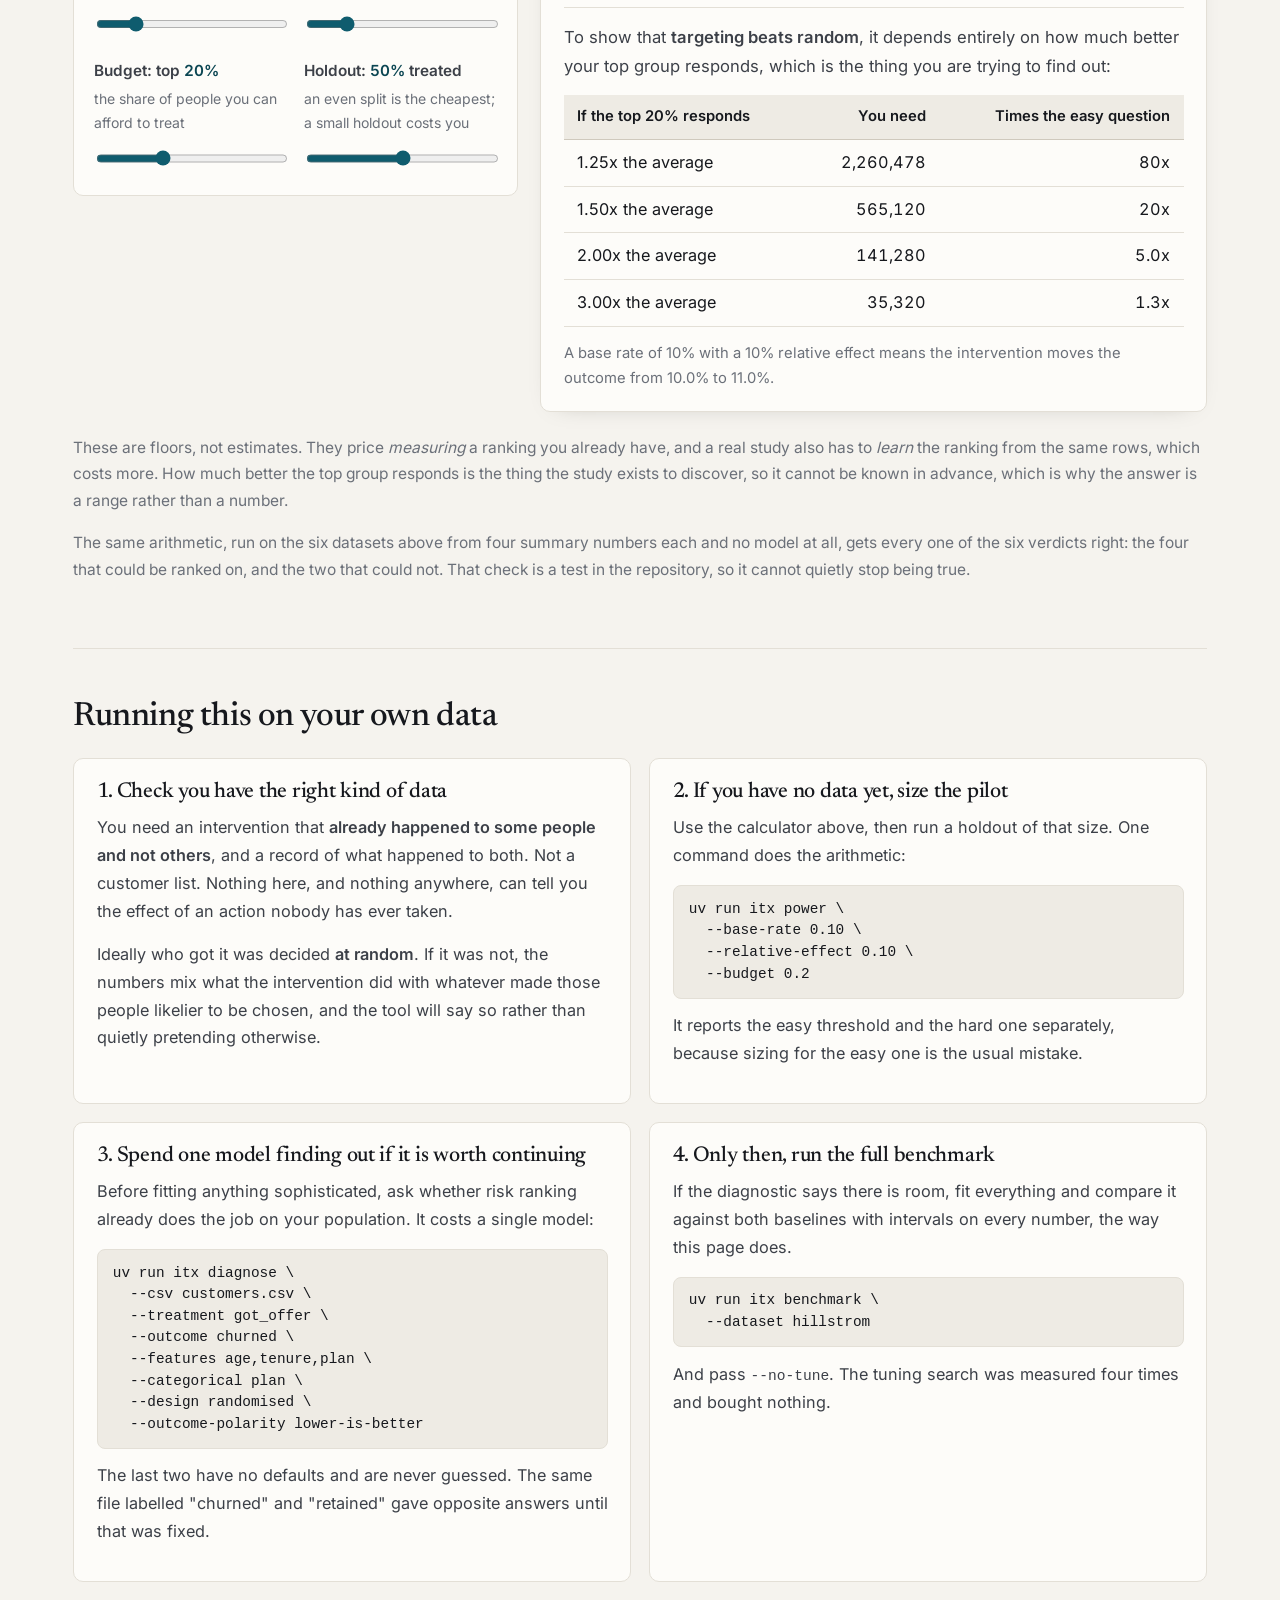
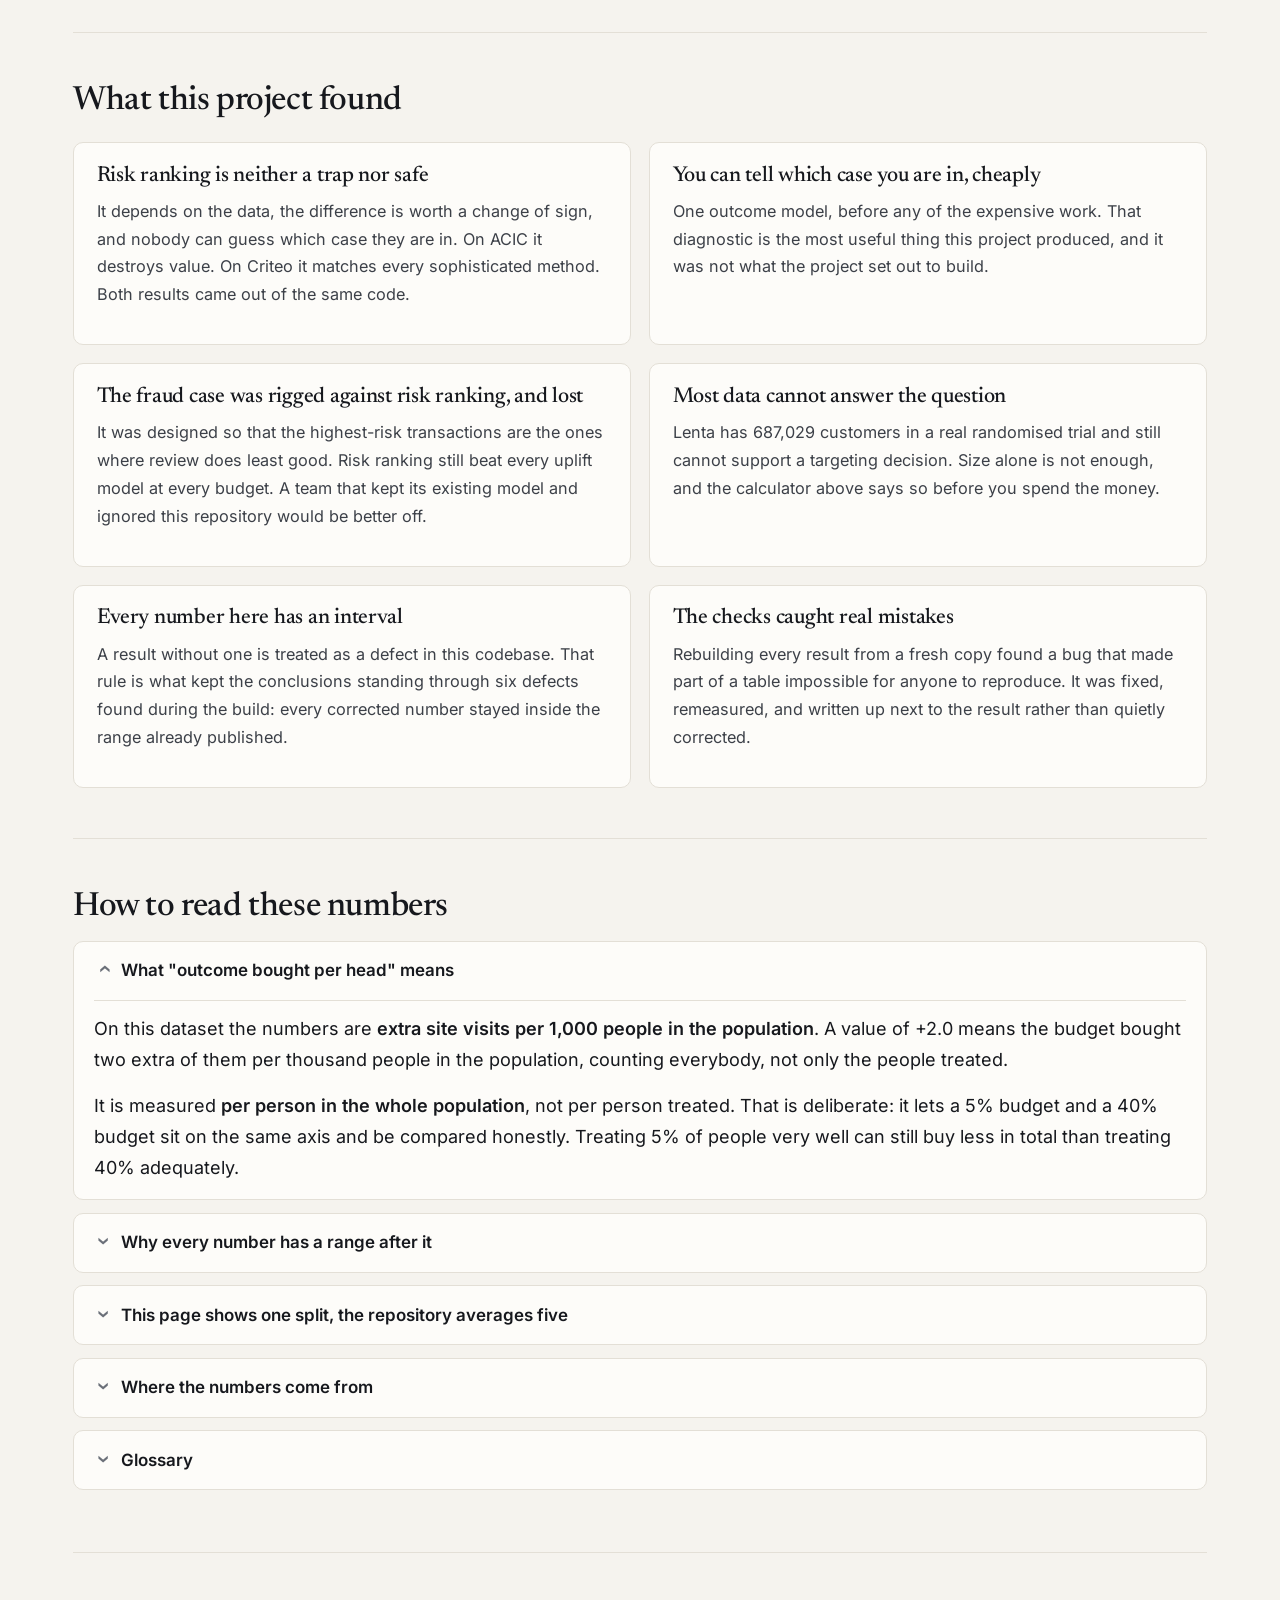
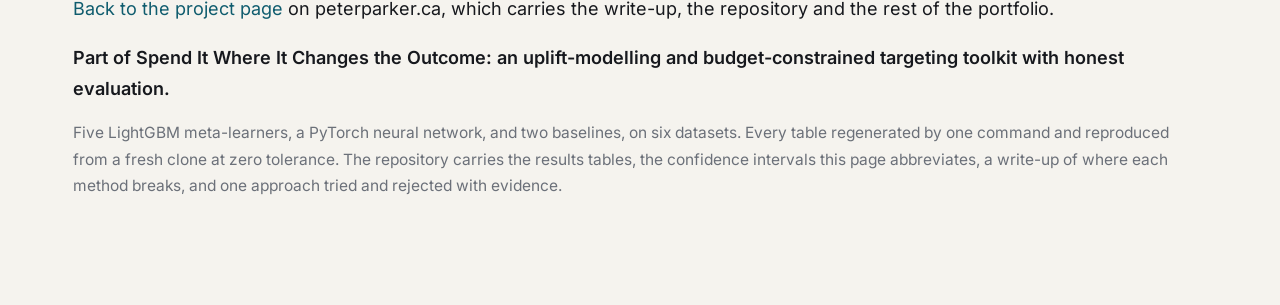
==== commit 8a7e18d3: "Renamed: Spend It Where It Changes the Outcome "Engine" named the machine and "intervention targetin" ====
--- a/demo/index.html
+++ b/demo/index.html
@@ -3,7 +3,7 @@
 <head>
 <meta charset="utf-8">
 <meta name="viewport" content="width=device-width, initial-scale=1">
-<title>Intervention Targeting Engine: who do you treat, and what does it buy?</title>
+<title>Spend It Where It Changes the Outcome: who do you treat, and what does it buy?</title>
 <meta name="description" content="Interactive results from an uplift-modelling benchmark on six datasets. Move a budget slider and see what each way of choosing who to treat actually buys. Every number is precomputed from a reproducible benchmark.">
 <link rel="stylesheet" href="style.css">
 </head>
@@ -11,7 +11,7 @@
 <header class="top">
   <div class="top-inner">
     <a class="brand" href="https://peterparker.ca"><span class="mono-mark" aria-hidden="true">P</span>Peter Parker</a>
-    <p class="top-nav"><a href="https://peterparker.ca/projects/intervention-targeting/">Project 01: Intervention Targeting Engine</a></p>
+    <p class="top-nav"><a href="https://peterparker.ca/projects/intervention-targeting/">Project 01: Spend It Where It Changes the Outcome</a></p>
   </div>
 </header>
 <main>
@@ -386,7 +386,7 @@
       portfolio.
     </p>
     <p class="footer-lead">
-      Part of the Intervention Targeting Engine: an uplift-modelling and budget-constrained
+      Part of Spend It Where It Changes the Outcome: an uplift-modelling and budget-constrained
       targeting toolkit with honest evaluation.
     </p>
     <p class="note">
--- a/demo/style.css
+++ b/demo/style.css
@@ -46,7 +46,7 @@
   /* One width for everything on the page. Prose used to stop short of the cards and charts
      beside it, which reads as a mistake rather than as a measure, so the column itself is
      the measure: 46rem, what peterparker.ca gives the body of a project page. */
-  --column: 46rem;
+  --column: 66rem;
   --measure: 100%;
 }
 
@@ -72,7 +72,7 @@
 
 * { box-sizing: border-box; }
 
-html { font-size: 17px; scroll-behavior: smooth; -webkit-text-size-adjust: 100%; }
+html { font-size: 18px; scroll-behavior: smooth; -webkit-text-size-adjust: 100%; }
 
 body {
   margin: 0;
@@ -80,7 +80,7 @@
   color: var(--ink);
   font-family: var(--sans);
   font-size: 1rem;
-  line-height: 1.6;
+  line-height: 1.72;
   border-top: 3px solid var(--accent);
   font-feature-settings: "cv11", "ss01";
 }
@@ -538,6 +538,7 @@
 
 .power-grid {
   display: grid;
+  grid-template-columns: minmax(15rem, 4fr) 6fr;
   gap: 1.25rem;
   margin: 1.25rem 0;
   align-items: start;
@@ -629,6 +630,7 @@
 
 @media (max-width: 46rem) {
   .cards, .takeaways { grid-template-columns: 1fr; }
+  .power-grid { grid-template-columns: 1fr; }
   .top-inner { height: auto; padding: 0.8rem 1.1rem; }
   .facts > div { grid-template-columns: 1fr; gap: 0.1rem; }
   .hero { padding: 2.25rem 0 1.75rem; }
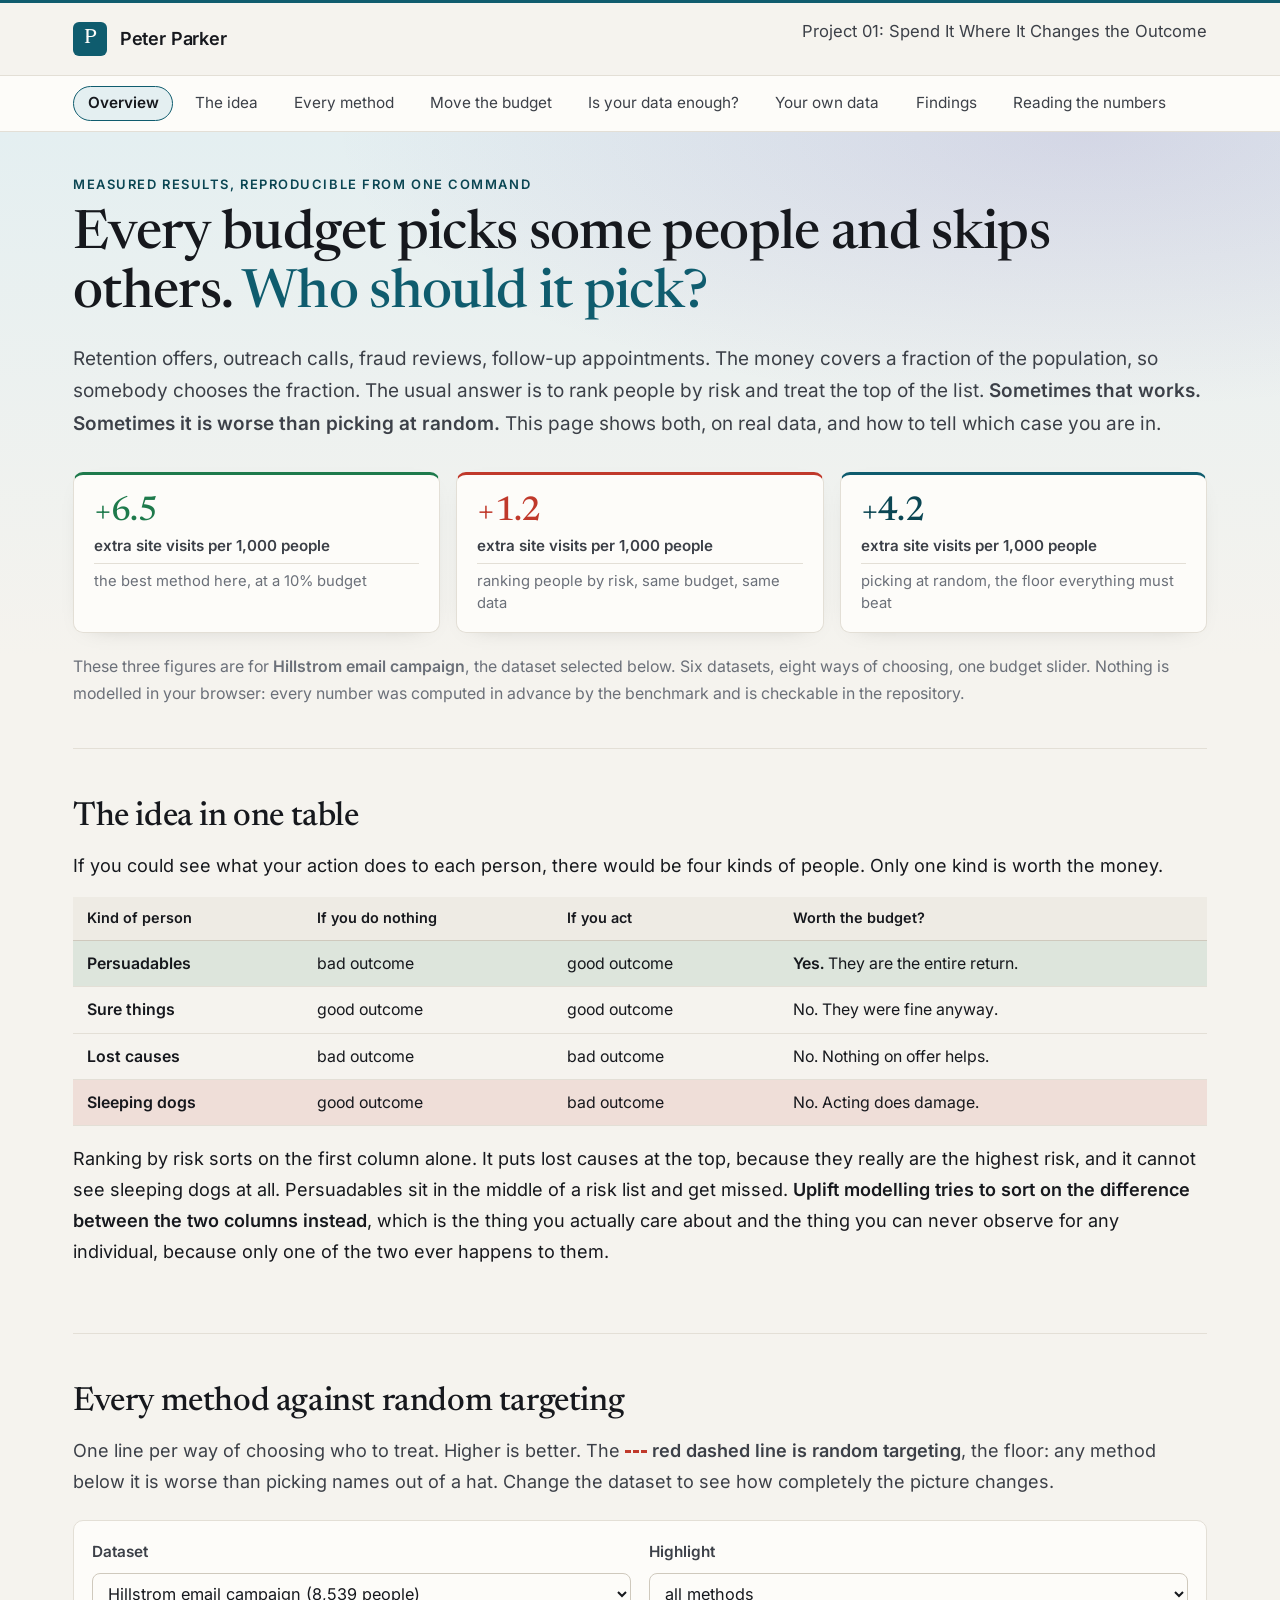
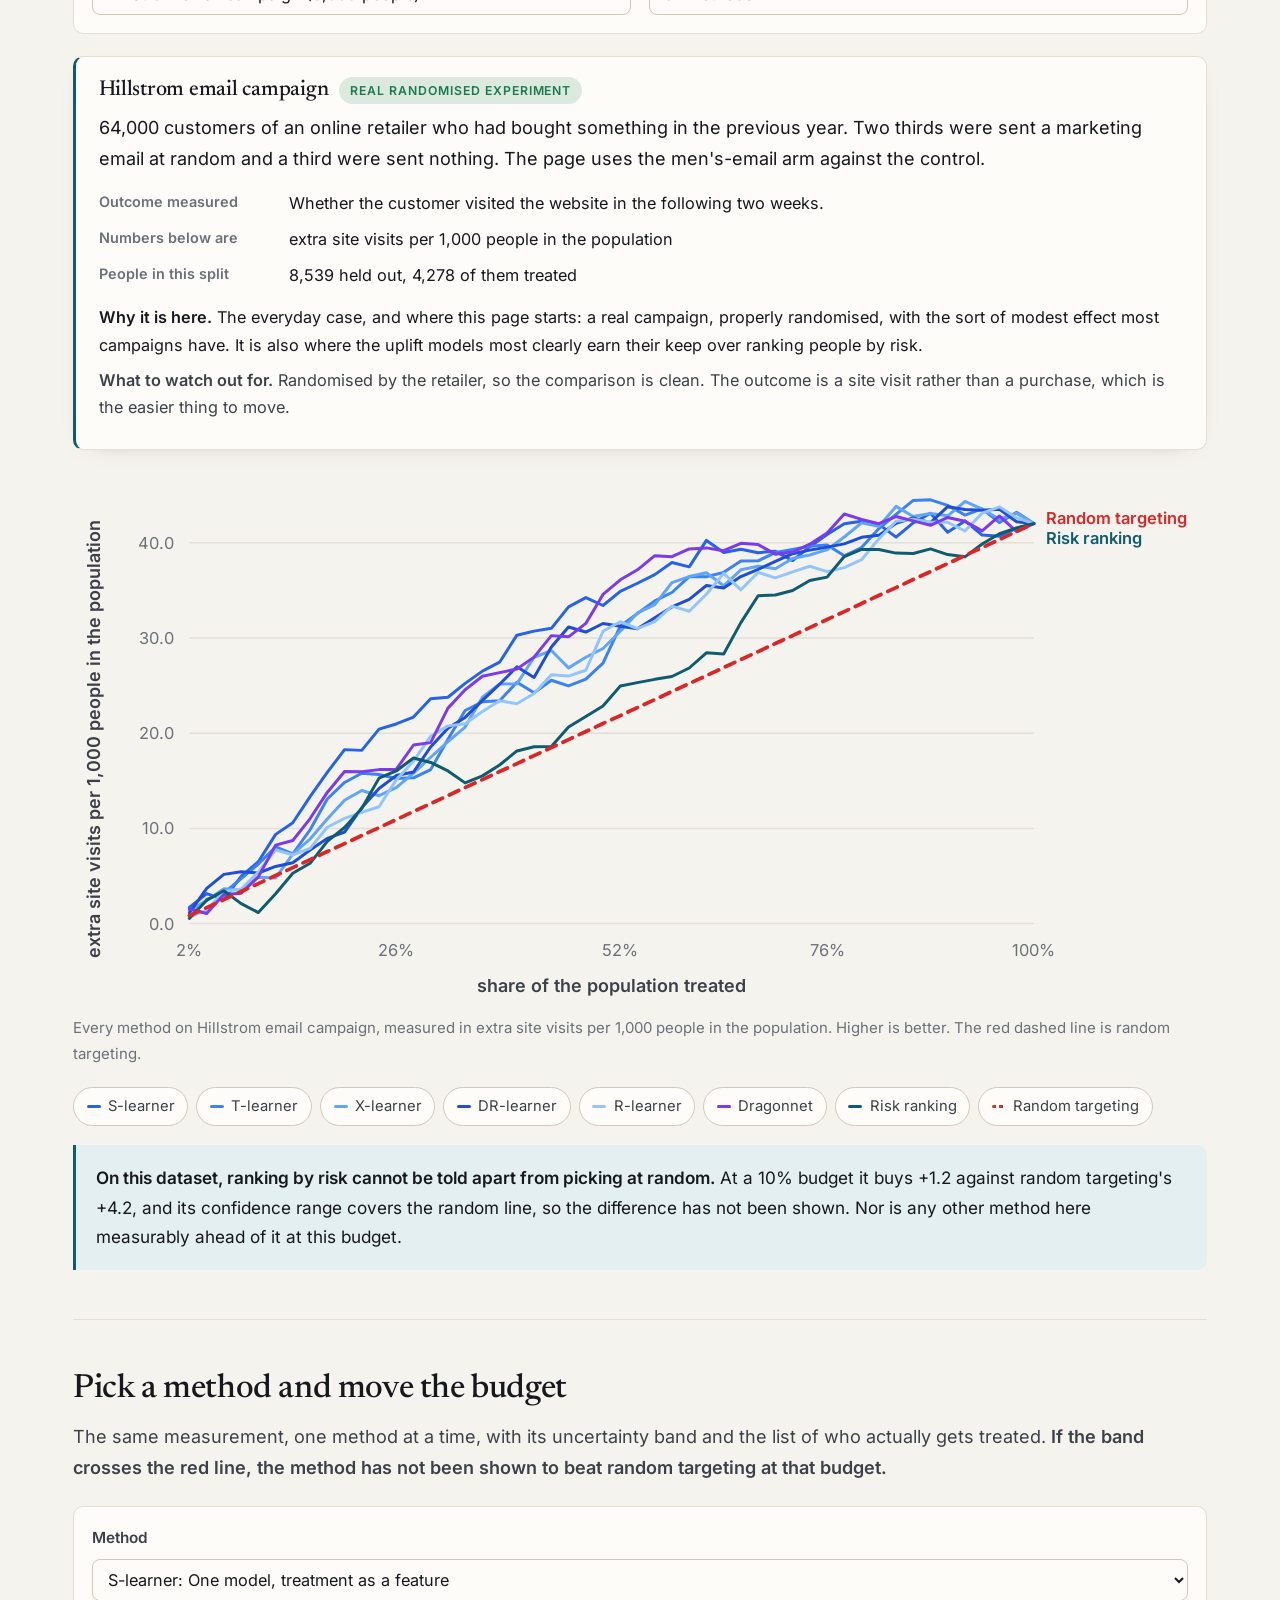
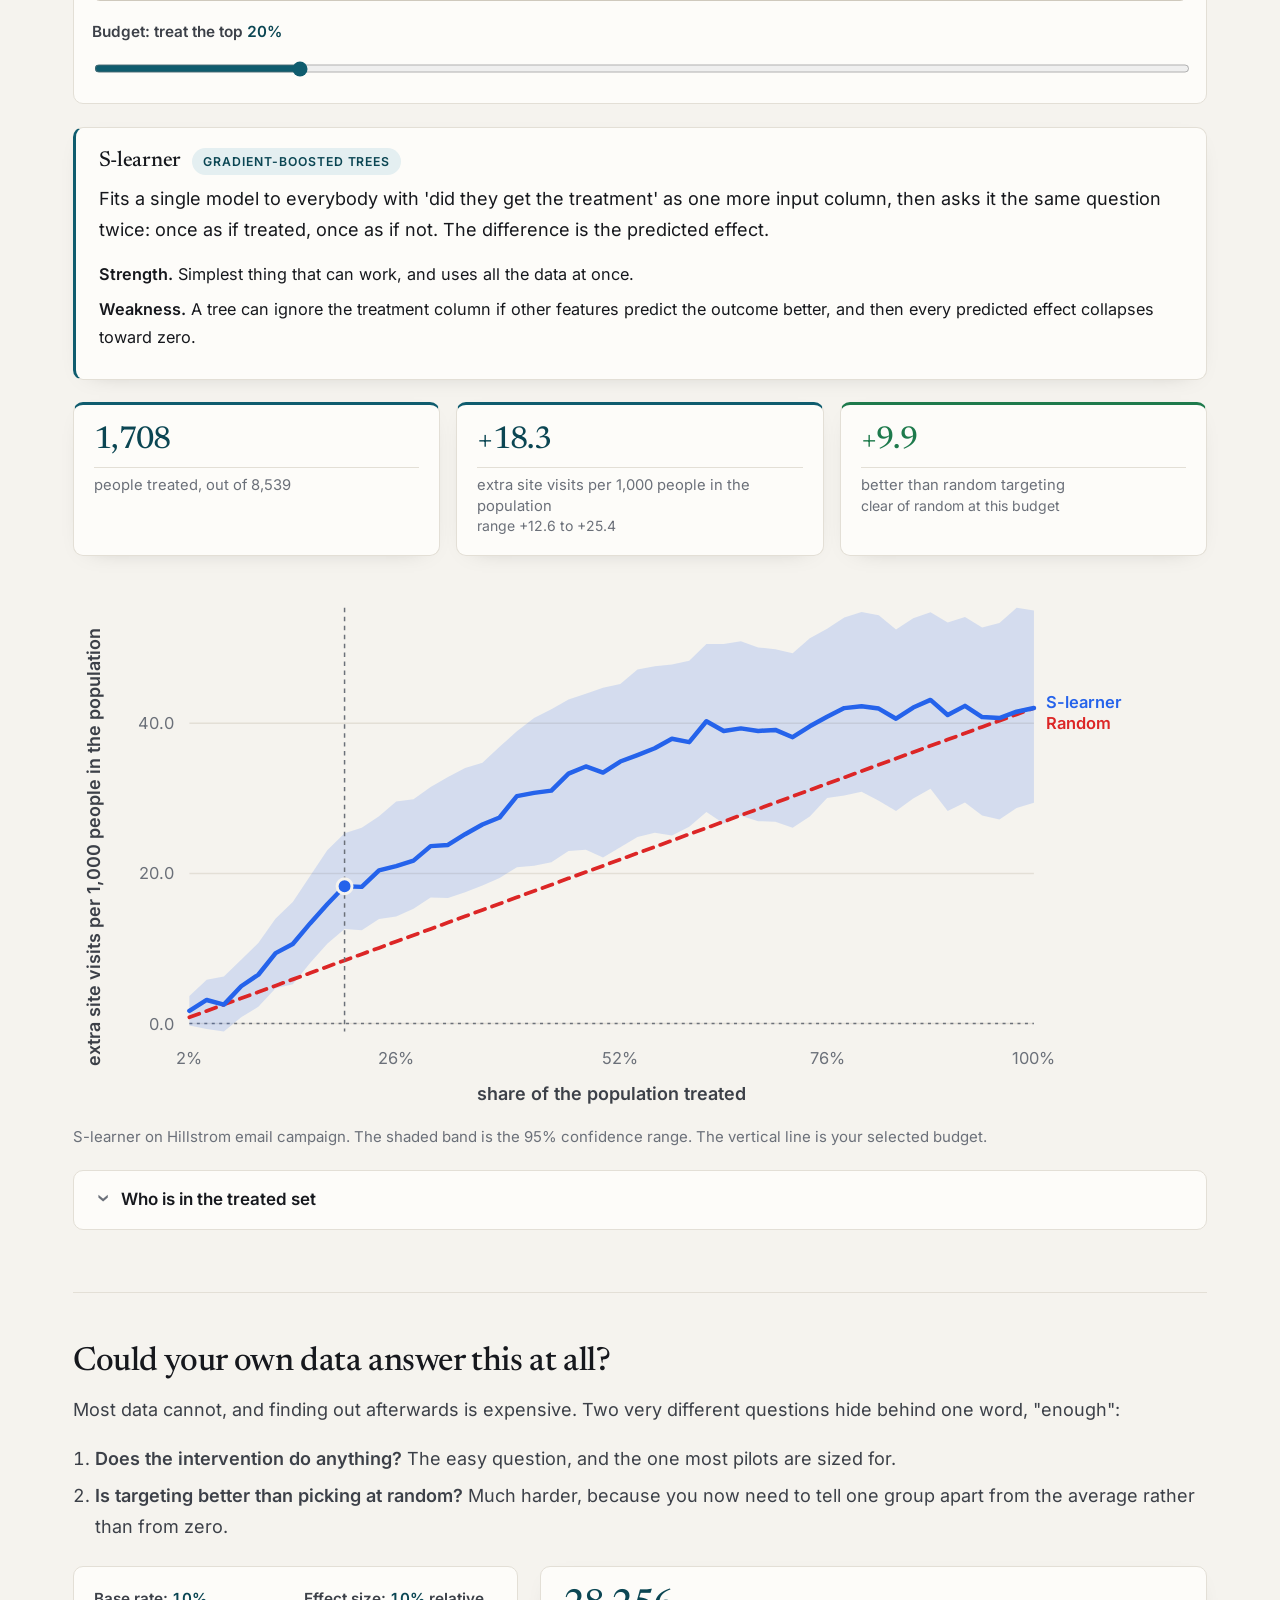
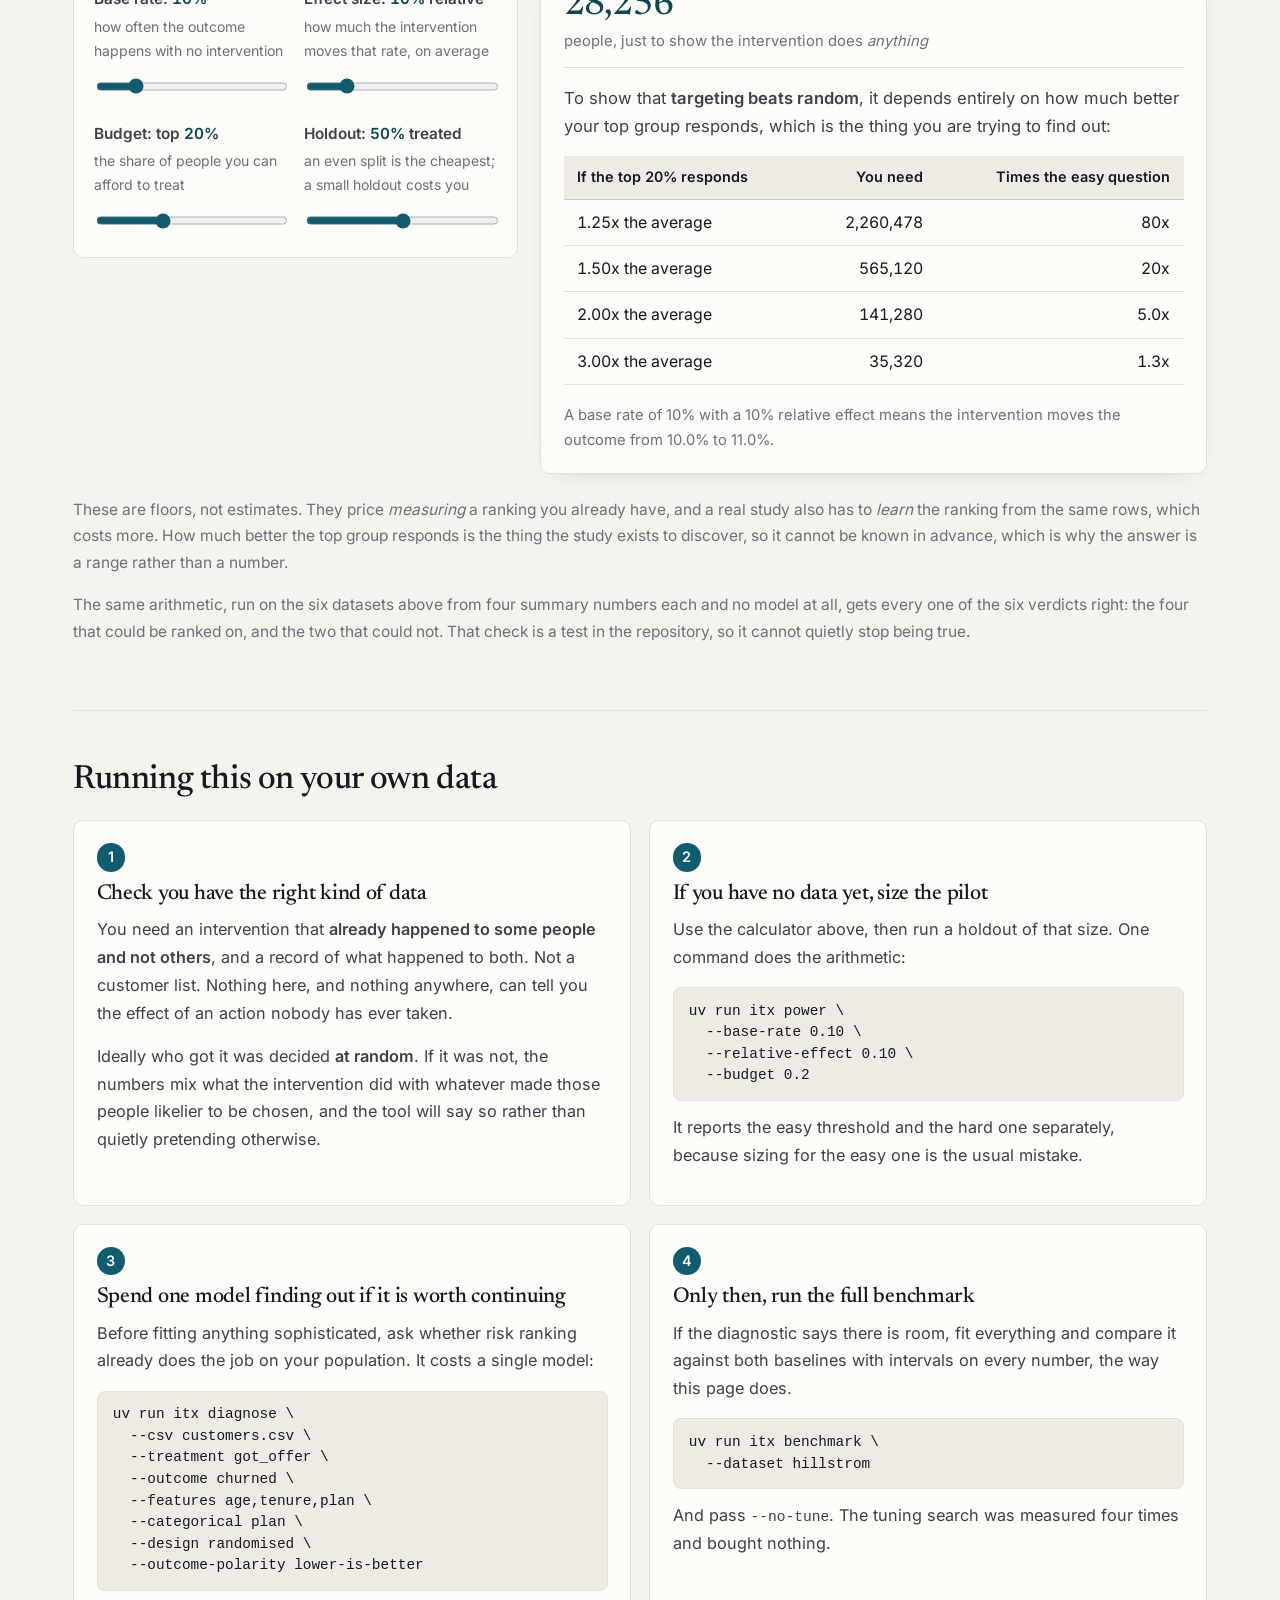
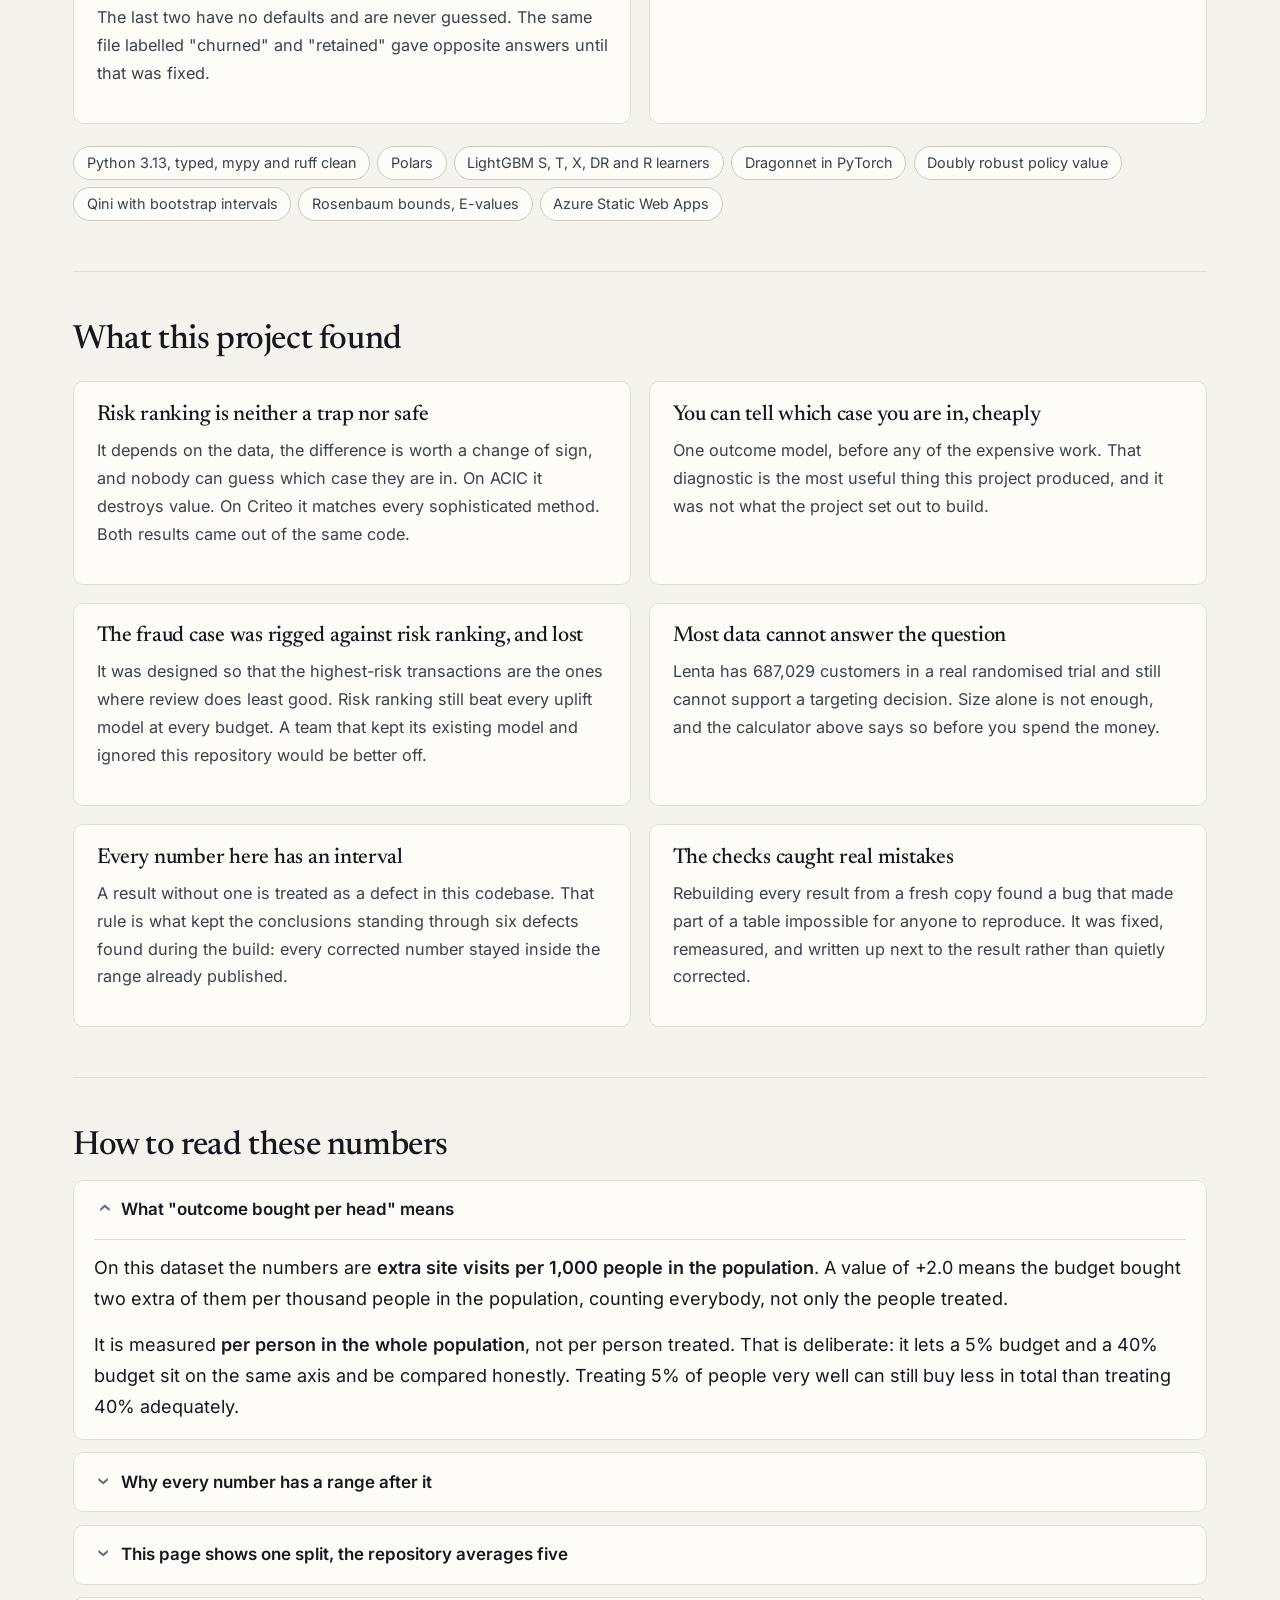
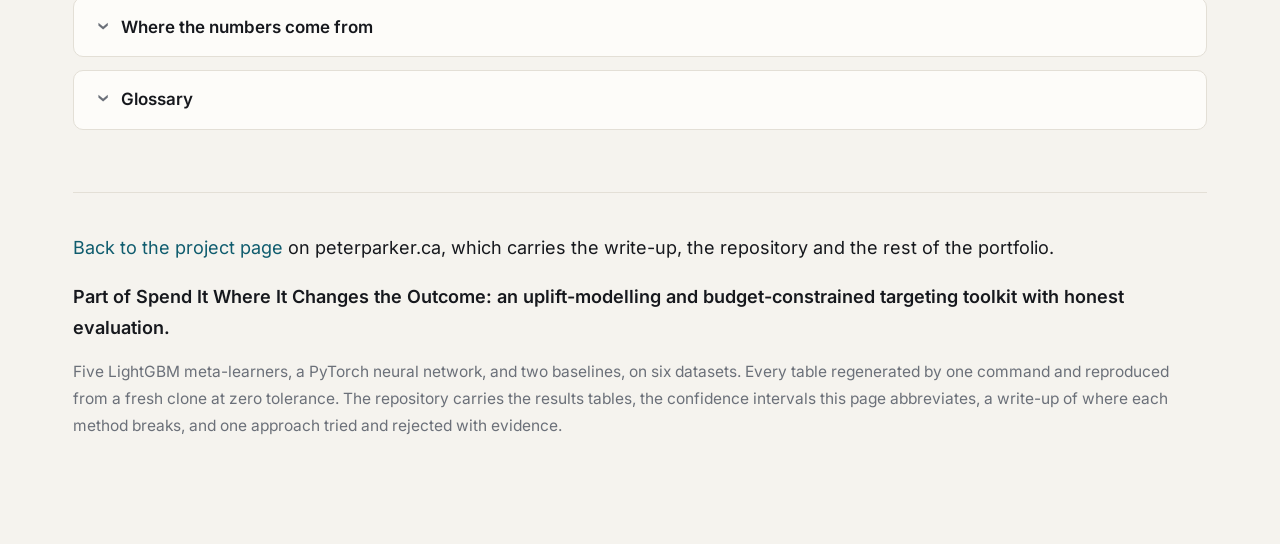
==== commit 0b82ba4d: "The demo takes project 03's shapes: section tabs, a hero wash, toned figure tiles, numbered steps Sa" ====
--- a/demo/index.html
+++ b/demo/index.html
@@ -14,11 +14,23 @@
     <p class="top-nav"><a href="https://peterparker.ca/projects/intervention-targeting/">Project 01: Spend It Where It Changes the Outcome</a></p>
   </div>
 </header>
+<nav class="tabs" aria-label="On this page">
+  <div class="tabs-inner">
+    <a href="#top" aria-current="true">Overview</a>
+    <a href="#explainer">The idea</a>
+    <a href="#compare">Every method</a>
+    <a href="#slider">Move the budget</a>
+    <a href="#power">Is your data enough?</a>
+    <a href="#howto">Your own data</a>
+    <a href="#takeaways">Findings</a>
+    <a href="#method">Reading the numbers</a>
+  </div>
+</nav>
 <main>
 
-  <header class="hero">
+  <header class="hero" id="top">
     <p class="eyebrow">Measured results, reproducible from one command</p>
-    <h1>Every budget picks some people and skips others. Who should it pick?</h1>
+    <h1>Every budget picks some people and skips others. <span class="hl">Who should it pick?</span></h1>
     <p class="lead">
       Retention offers, outreach calls, fraud reviews, follow-up appointments. The money covers a
       fraction of the population, so somebody chooses the fraction. The usual answer is to rank
@@ -219,9 +231,9 @@
   <section class="section" id="howto">
     <h2>Running this on your own data</h2>
 
-    <div class="cards">
+    <div class="cards steps">
       <div class="card">
-        <h3>1. Check you have the right kind of data</h3>
+        <h3>Check you have the right kind of data</h3>
         <p>
           You need an intervention that <strong>already happened to some people and not
           others</strong>, and a record of what happened to both. Not a customer list. Nothing
@@ -234,7 +246,7 @@
         </p>
       </div>
       <div class="card">
-        <h3>2. If you have no data yet, size the pilot</h3>
+        <h3>If you have no data yet, size the pilot</h3>
         <p>Use the calculator above, then run a holdout of that size. One command does the arithmetic:</p>
         <pre><code>uv run itx power \
   --base-rate 0.10 \
@@ -243,7 +255,7 @@
         <p>It reports the easy threshold and the hard one separately, because sizing for the easy one is the usual mistake.</p>
       </div>
       <div class="card">
-        <h3>3. Spend one model finding out if it is worth continuing</h3>
+        <h3>Spend one model finding out if it is worth continuing</h3>
         <p>
           Before fitting anything sophisticated, ask whether risk ranking already does the job on
           your population. It costs a single model:
@@ -262,7 +274,7 @@
         </p>
       </div>
       <div class="card">
-        <h3>4. Only then, run the full benchmark</h3>
+        <h3>Only then, run the full benchmark</h3>
         <p>
           If the diagnostic says there is room, fit everything and compare it against both
           baselines with intervals on every number, the way this page does.
@@ -272,6 +284,12 @@
         <p>And pass <code>--no-tune</code>. The tuning search was measured four times and bought nothing.</p>
       </div>
     </div>
+    <ul class="chips" aria-label="Built with">
+      <li>Python 3.13, typed, mypy and ruff clean</li><li>Polars</li>
+      <li>LightGBM S, T, X, DR and R learners</li><li>Dragonnet in PyTorch</li>
+      <li>Doubly robust policy value</li><li>Qini with bootstrap intervals</li>
+      <li>Rosenbaum bounds, E-values</li><li>Azure Static Web Apps</li>
+    </ul>
   </section>
 
   <section class="section" id="takeaways">
--- a/demo/style.css
+++ b/demo/style.css
@@ -4,7 +4,11 @@
    The palette, the type and the 3px rule over the page are peterparker.ca's, because this page
    is part of that site even though a separate host serves it. The two fonts are copied into
    this folder rather than linked from there: the page makes no off-origin request, and a font
-   is a request. Both are SIL Open Font License; fonts/LICENSE.txt says where they came from. */
+   is a request. Both are SIL Open Font License; fonts/LICENSE.txt says where they came from.
+
+   The shapes are project 03's (the AI Release Gate dashboard): pill tabs under the bar, a wash
+   of colour behind the hero, figure tiles with a coloured rule across the top, numbered steps
+   and a row of chips, so the portfolio's public pages read as one family. */
 
 @font-face {
   font-family: "Newsreader";
@@ -75,6 +79,7 @@
 html { font-size: 18px; scroll-behavior: smooth; -webkit-text-size-adjust: 100%; }
 
 body {
+  overflow-x: clip;
   margin: 0;
   background: var(--paper);
   color: var(--ink);
@@ -143,6 +148,35 @@
 .top-nav a { color: var(--ink-soft); }
 .top-nav a:hover { color: var(--accent-ink); }
 
+/* The sections of this one page, as pills. app.js moves aria-current as the reader scrolls. */
+.tabs { border-bottom: 1px solid var(--line); background: var(--paper-soft); }
+
+.tabs-inner {
+  max-width: var(--column);
+  margin: 0 auto;
+  padding: 0.55rem 1.5rem;
+  display: flex;
+  flex-wrap: wrap;
+  gap: 0.4rem;
+}
+
+.tabs a {
+  font-size: 0.85rem;
+  padding: 0.2rem 0.75rem;
+  border-radius: 999px;
+  border: 1px solid transparent;
+  color: var(--ink-soft);
+}
+
+.tabs a:hover { text-decoration: none; border-color: var(--line-2); color: var(--accent-ink); }
+
+.tabs a[aria-current] {
+  border-color: var(--accent);
+  background: var(--accent-soft);
+  color: var(--ink);
+  font-weight: 600;
+}
+
 h1, h2, h3 {
   font-family: var(--serif);
   font-weight: 500;
@@ -163,9 +197,29 @@
 /* ---------------------------------------------------------------- hero */
 
 .hero {
-  padding: 3.25rem 0 2.25rem;
+  position: relative;
+  padding: 2.25rem 0;
   border-bottom: 1px solid var(--line);
 }
+
+/* A wash of the accent behind the first screen, full width, fading into the page: the one place
+   colour is used for its own sake. */
+.hero::before {
+  content: "";
+  position: absolute;
+  z-index: -1;
+  top: 0;
+  bottom: 0;
+  left: 50%;
+  width: 100vw;
+  margin-left: -50vw;
+  background:
+    radial-gradient(60rem 22rem at 85% 0%, color-mix(in srgb, var(--sim) 14%, transparent), transparent 70%),
+    linear-gradient(180deg, var(--accent-soft), var(--paper) 85%);
+}
+
+.hero h1 .hl { color: var(--accent); }
+.hero .eyebrow { color: var(--accent-ink); }
 
 .eyebrow {
   text-transform: uppercase;
@@ -189,15 +243,23 @@
   margin: 1.75rem 0 1.1rem;
 }
 
-.point {
-  background: var(--paper-soft);
-  border: 1px solid var(--line);
+/* A figure tile: a 3px rule across the top in the tile's tone, and the figure in the same tone.
+   Accent by default. Green is reserved for a method that beats the floor and red for one that
+   does not, so the floor itself gets neither. The tile and the stats under the budget slider
+   are the same shape. */
+.point, .stat {
+  background: var(--paper-soft);
+  border: 1px solid var(--line);
+  border-top: 3px solid var(--accent);
   border-radius: var(--radius);
   padding: 1rem 1.1rem;
-}
-
-/* Neutral by default. Green is reserved for a method that beats the floor and red for one
-   that does not, so the floor itself gets neither. */
+  box-shadow: var(--shadow);
+  min-width: 0;
+}
+
+.point.up, .stat.up { border-top-color: var(--good); }
+.point.down, .stat.down { border-top-color: var(--warn); }
+
 .point-figure {
   display: block;
   font-family: var(--serif);
@@ -206,11 +268,11 @@
   font-variant-numeric: tabular-nums;
   letter-spacing: -0.02em;
   line-height: 1.15;
-  color: var(--ink);
-}
-
-.point-figure.up { color: var(--good); }
-.point-figure.down { color: var(--warn); }
+  color: var(--accent-ink);
+}
+
+.point.up .point-figure { color: var(--good); }
+.point.down .point-figure { color: var(--warn); }
 
 /* The unit, not the label, is what makes the number mean anything. It sits directly under
    the figure, above the rule, so the two read as one phrase. */
@@ -230,7 +292,7 @@
   border-top: 1px solid var(--line);
   font-size: 0.82rem;
   color: var(--ink-faint);
-  line-height: 1.4;
+  line-height: 1.45;
 }
 
 .hero-note { font-size: 0.88rem; color: var(--ink-faint); margin: 0; max-width: var(--measure); }
@@ -252,12 +314,13 @@
 
 /* ---------------------------------------------------------------- tables */
 
-.table-wrap { overflow-x: auto; -webkit-overflow-scrolling: touch; }
+.table-wrap { overflow-x: auto; -webkit-overflow-scrolling: touch; margin: 0.8rem 0 1rem; }
 
 table {
   width: 100%;
   border-collapse: collapse;
-  font-size: 0.9rem;
+  font-size: 0.88rem;
+  font-variant-numeric: tabular-nums;
 }
 
 th, td {
@@ -270,7 +333,7 @@
 th {
   font-weight: 600;
   color: var(--ink);
-  font-size: 0.82rem;
+  font-size: 0.8rem;
   background: var(--line-soft);
   border-bottom-color: var(--line-2);
 }
@@ -354,11 +417,12 @@
 .card-head h3 { margin: 0; }
 
 .tag {
-  font-size: 0.7rem;
+  font-size: 0.68rem;
   font-weight: 600;
   text-transform: uppercase;
   letter-spacing: 0.08em;
-  padding: 0.15rem 0.6rem;
+  padding: 0.12rem 0.55rem;
+  white-space: nowrap;
   border-radius: 999px;
   background: var(--line-soft);
   border: 1px solid var(--line);
@@ -441,9 +505,13 @@
   border-radius: 0 var(--radius) var(--radius) 0;
   background: var(--accent-soft);
   border-left: 3px solid var(--accent);
-  font-size: 0.98rem;
+  font-size: 0.95rem;
   max-width: var(--measure);
 }
+
+.verdict.good { background: color-mix(in srgb, var(--good) 12%, transparent); border-left-color: var(--good); }
+.verdict.bad { background: color-mix(in srgb, var(--warn) 12%, transparent); border-left-color: var(--warn); }
+.verdict:empty { display: none; }
 
 /* ---------------------------------------------------------------- headline stats */
 
@@ -452,13 +520,6 @@
   grid-template-columns: repeat(auto-fit, minmax(11rem, 1fr));
   gap: 0.9rem;
   margin: 1.25rem 0;
-}
-
-.stat {
-  background: var(--paper-soft);
-  border: 1px solid var(--line);
-  border-radius: var(--radius);
-  padding: 1rem 1.1rem;
 }
 
 .figure {
@@ -471,12 +532,15 @@
   line-height: 1.15;
 }
 
+.stat .figure { color: var(--accent-ink); }
 .stat.up .figure { color: var(--good); }
 .stat.down .figure { color: var(--warn); }
 
 .caption {
   display: block;
-  margin-top: 0.3rem;
+  margin-top: 0.4rem;
+  padding-top: 0.4rem;
+  border-top: 1px solid var(--line);
   font-size: 0.82rem;
   color: var(--ink-faint);
   line-height: 1.4;
@@ -573,6 +637,7 @@
 }
 
 .power-floor .figure { color: var(--accent-ink); font-size: 2rem; }
+.power-floor .caption { border-top: 0; padding-top: 0; margin-top: 0.2rem; }
 .power-lead { font-size: 0.92rem; color: var(--ink-soft); }
 .power-table td:first-child { white-space: nowrap; }
 /* Three columns in the narrower half of a split. The headers wrap rather than pushing the
@@ -601,6 +666,43 @@
 .card p, .takeaway p { font-size: 0.9rem; color: var(--ink-soft); }
 .takeaway h3 { color: var(--ink); }
 
+/* The how-to cards are steps in order, so each is numbered in an accent disc. */
+.steps { counter-reset: step; }
+.steps .card { counter-increment: step; }
+
+.steps .card::before {
+  content: counter(step);
+  display: inline-flex;
+  width: 1.6rem;
+  height: 1.6rem;
+  border-radius: 50%;
+  background: var(--accent);
+  color: var(--paper-soft);
+  font-weight: 600;
+  font-size: 0.8rem;
+  align-items: center;
+  justify-content: center;
+  margin-bottom: 0.5rem;
+}
+
+.chips {
+  display: flex;
+  flex-wrap: wrap;
+  gap: 0.4rem;
+  margin: 1.25rem 0 0;
+  padding: 0;
+  list-style: none;
+}
+
+.chips li {
+  font-size: 0.8rem;
+  padding: 0.2rem 0.7rem;
+  border: 1px solid var(--line-2);
+  border-radius: 999px;
+  background: var(--paper-soft);
+  color: var(--ink-soft);
+}
+
 pre {
   background: var(--line-soft);
   border: 1px solid var(--line);
@@ -632,6 +734,9 @@
   .cards, .takeaways { grid-template-columns: 1fr; }
   .power-grid { grid-template-columns: 1fr; }
   .top-inner { height: auto; padding: 0.8rem 1.1rem; }
+  /* One row that scrolls sideways, rather than four rows of pills above the hero. */
+  .tabs-inner { padding: 0.5rem 1.1rem; flex-wrap: nowrap; overflow-x: auto; scrollbar-width: none; }
+  .tabs a { flex: none; }
   .facts > div { grid-template-columns: 1fr; gap: 0.1rem; }
   .hero { padding: 2.25rem 0 1.75rem; }
   .section { padding: 2rem 0; }
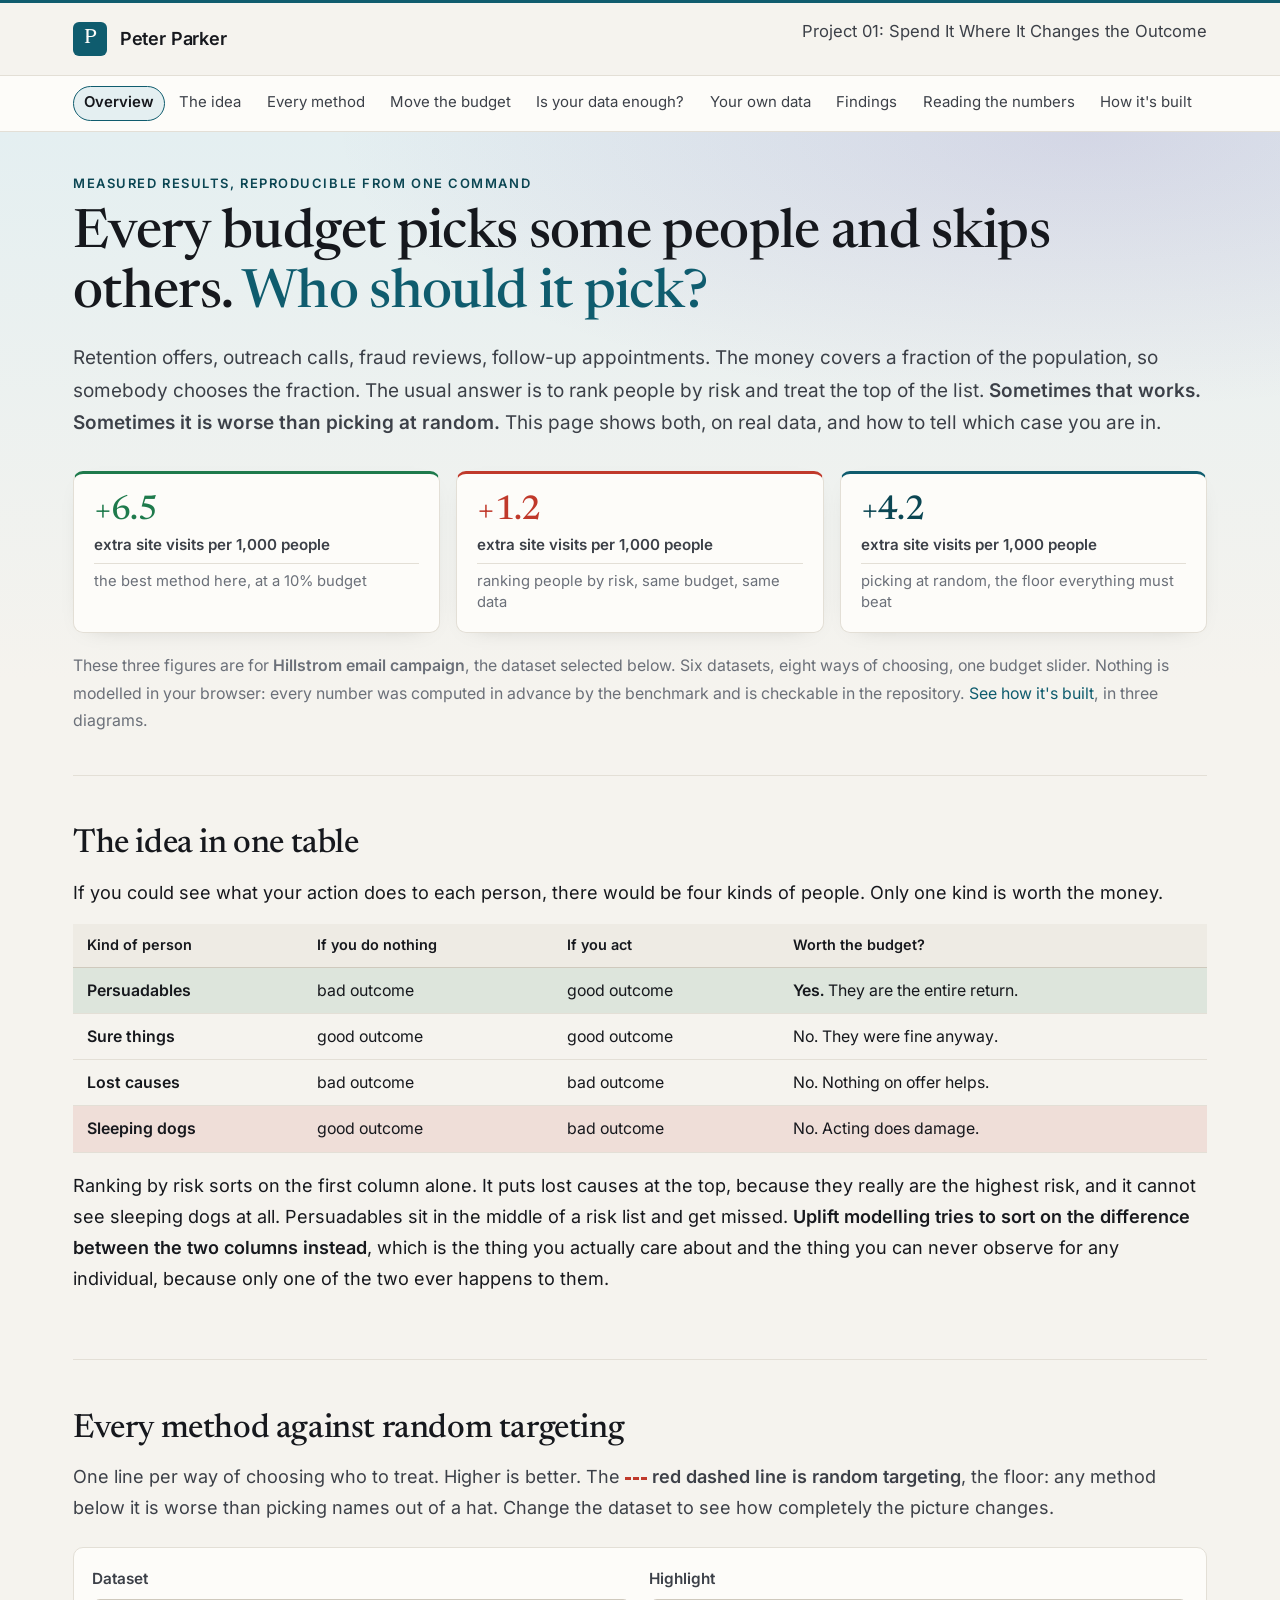
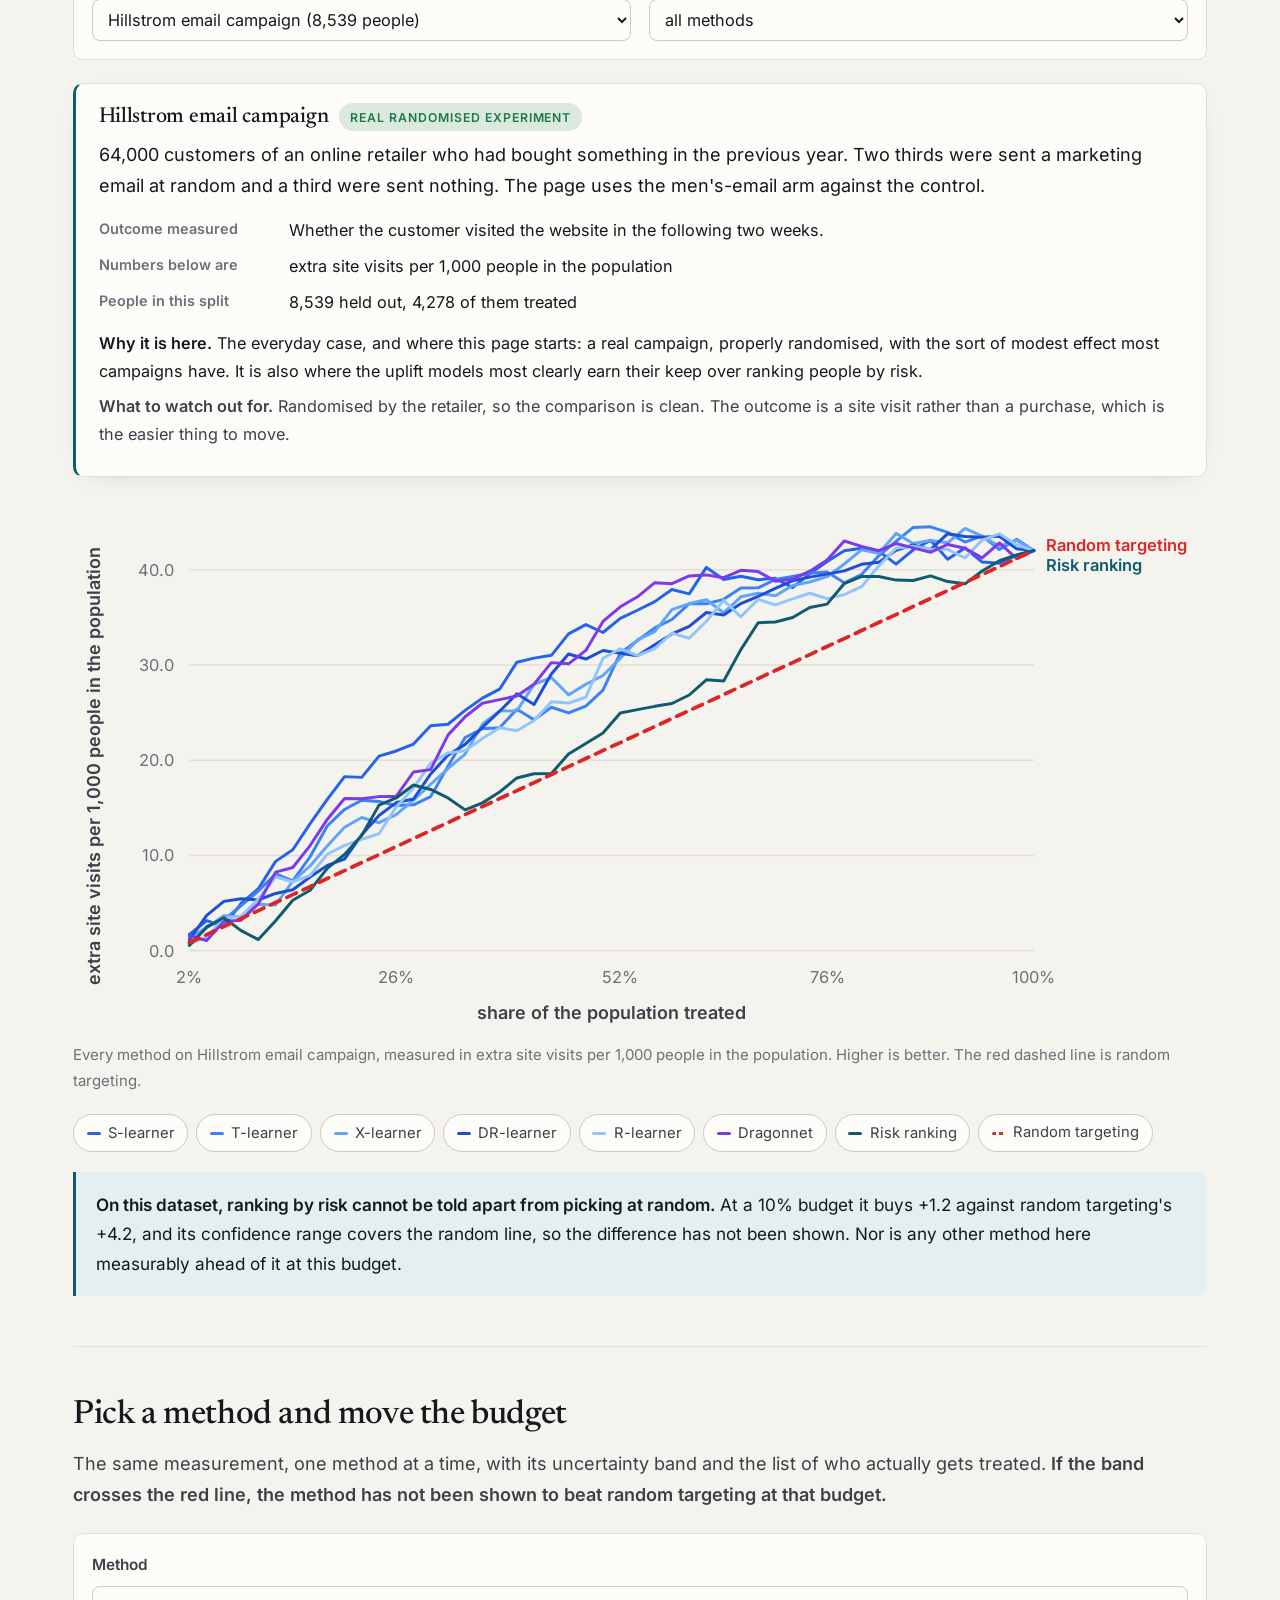
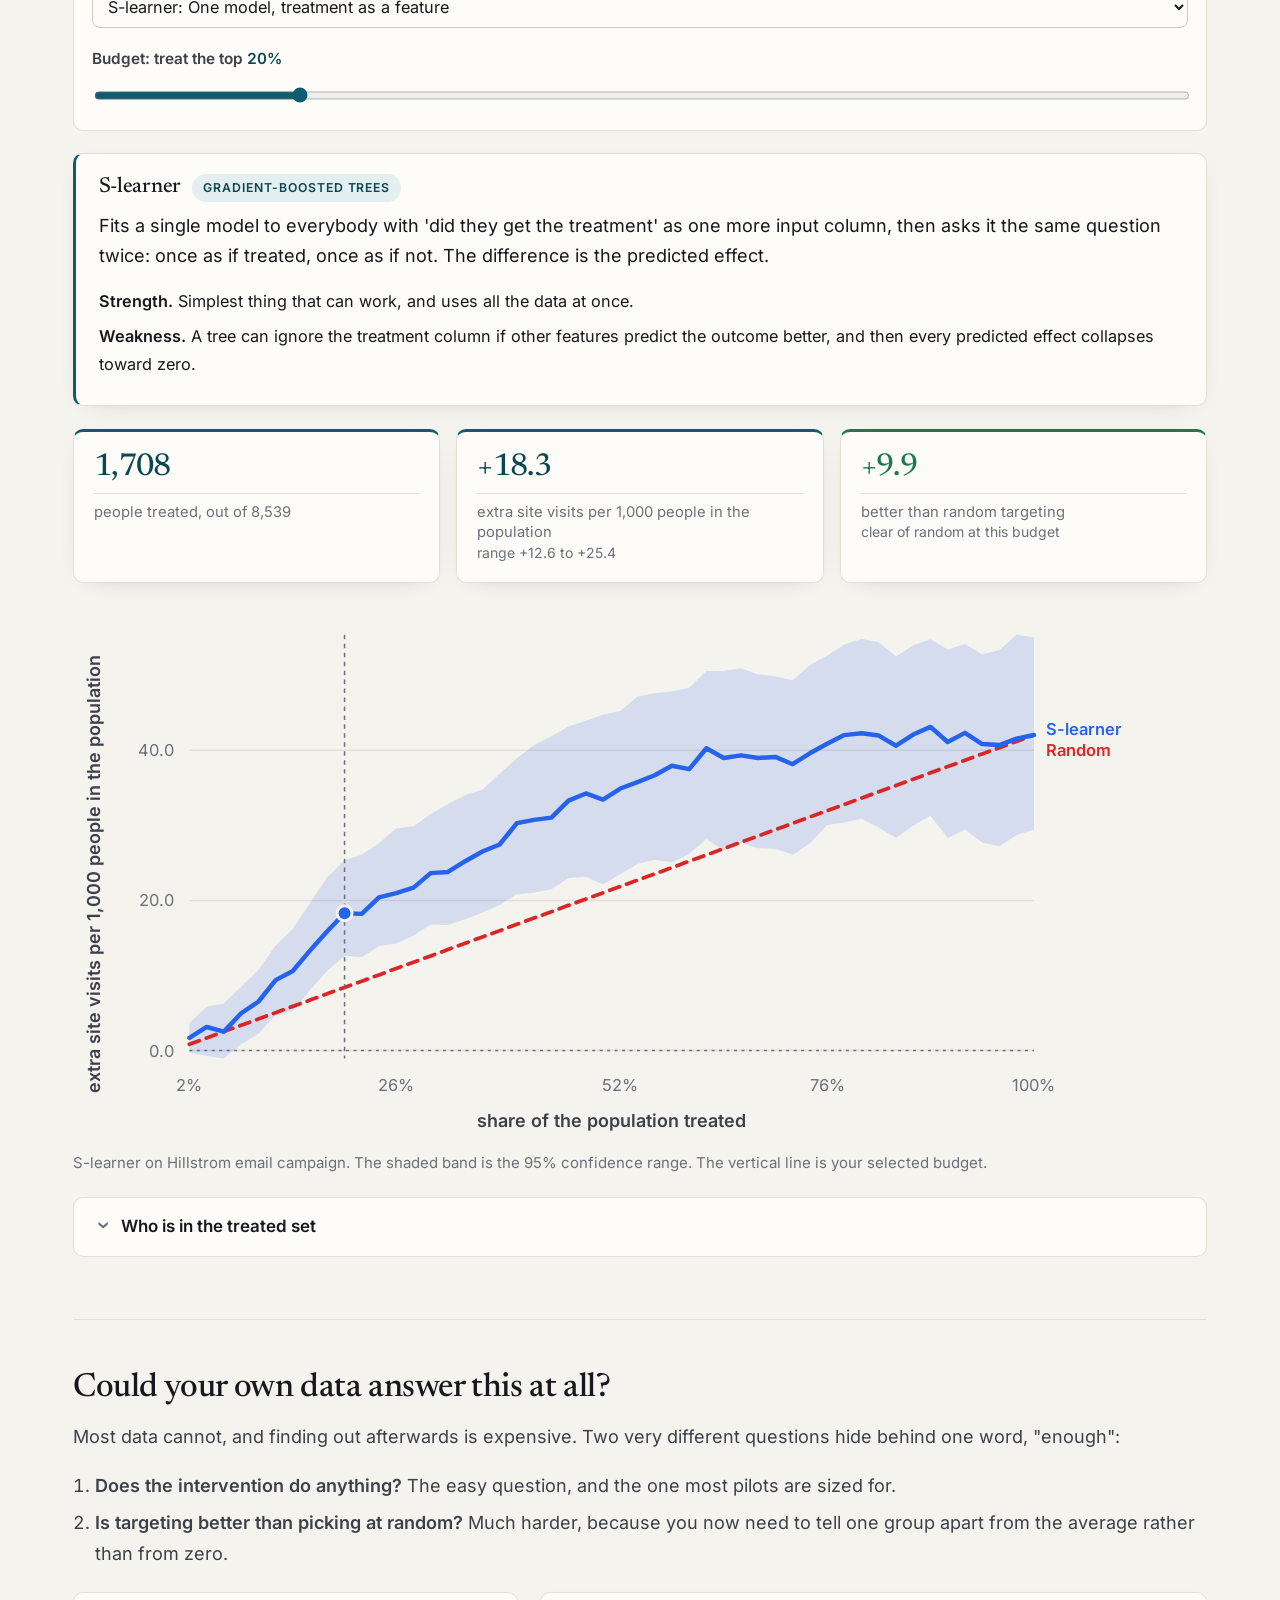
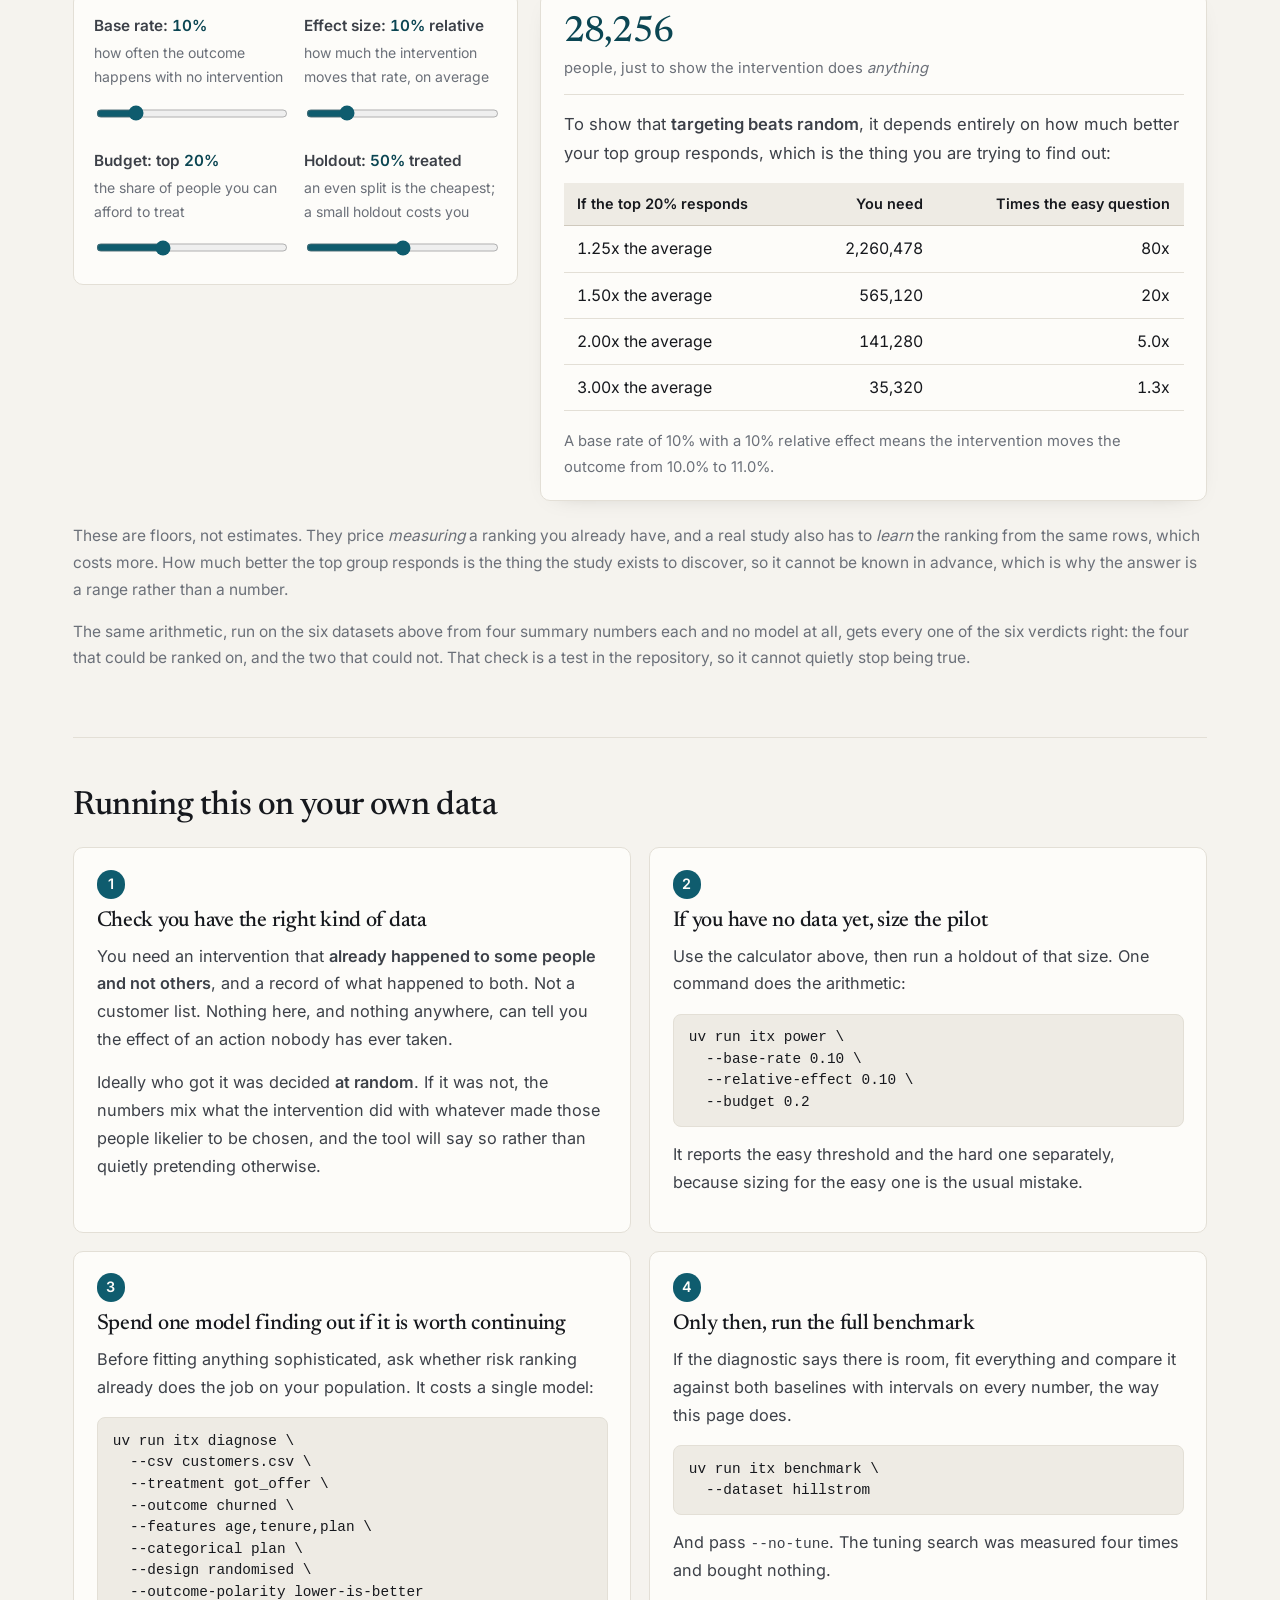
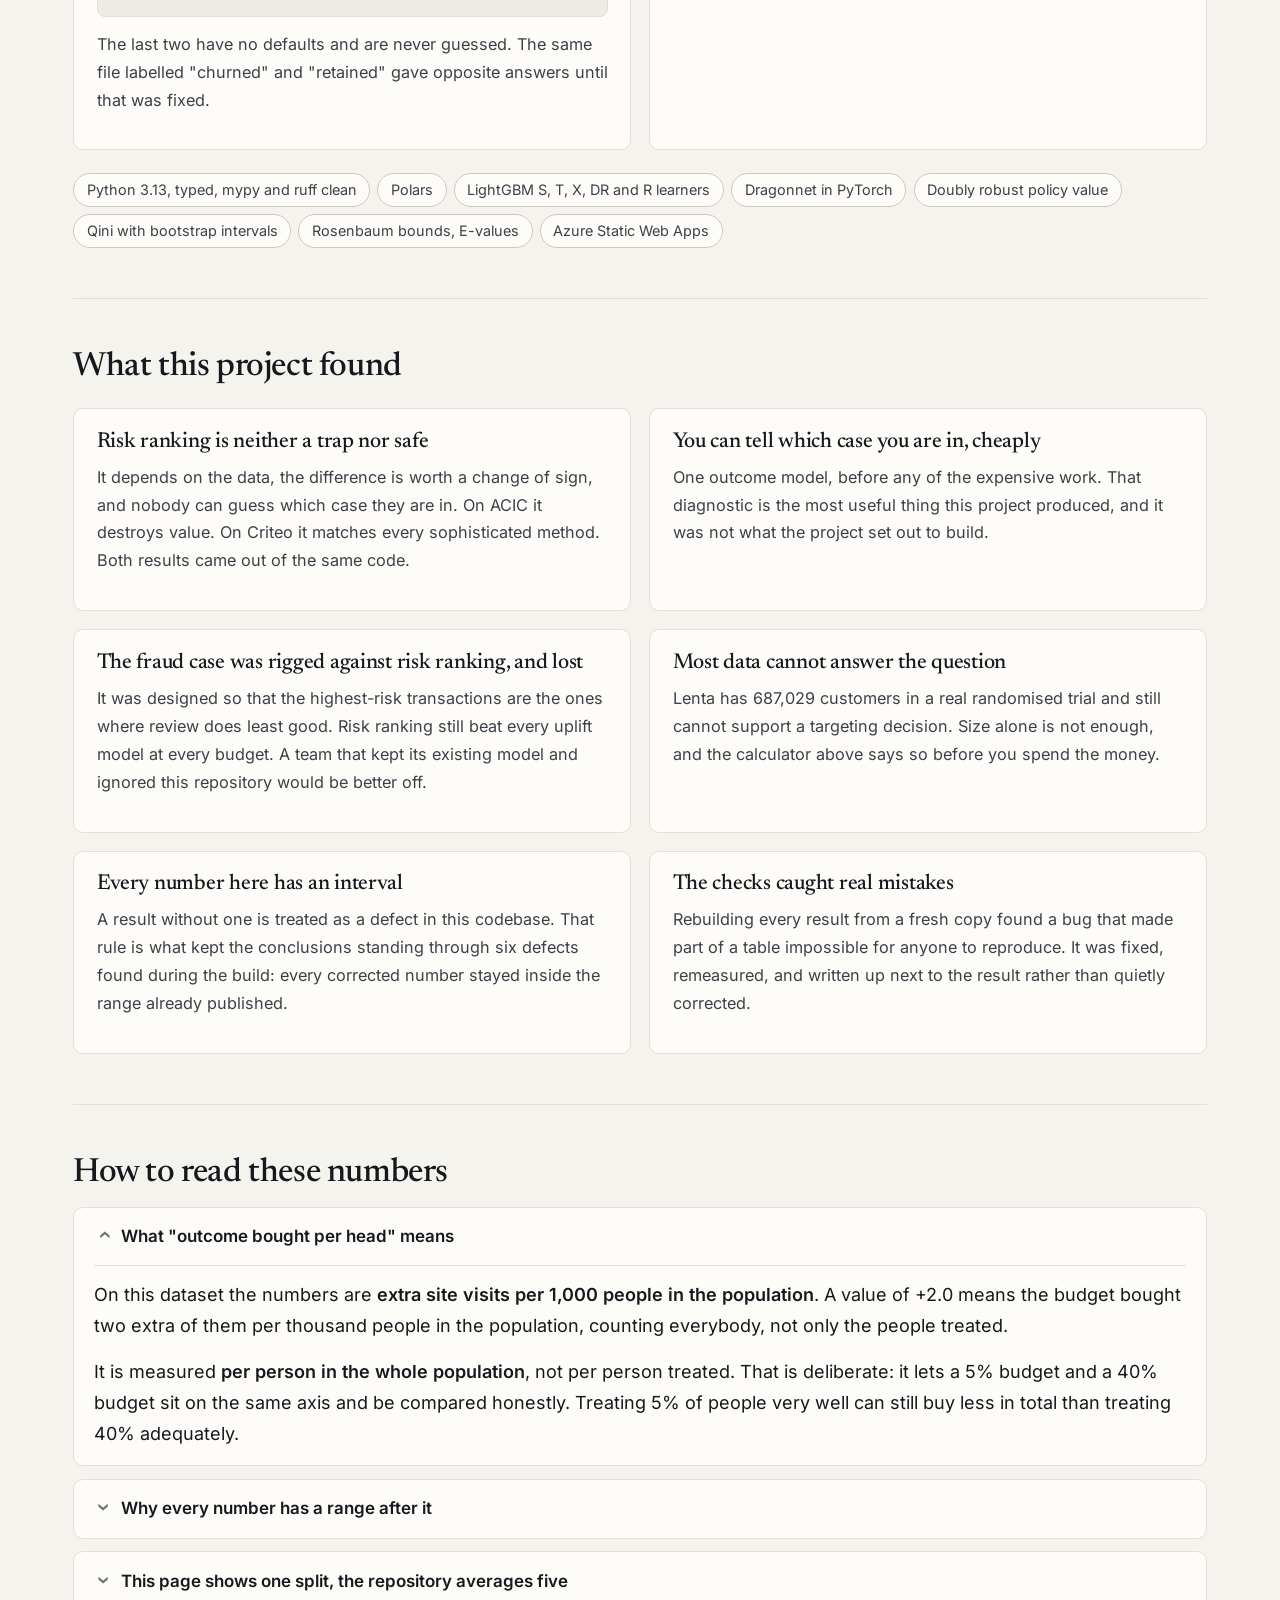
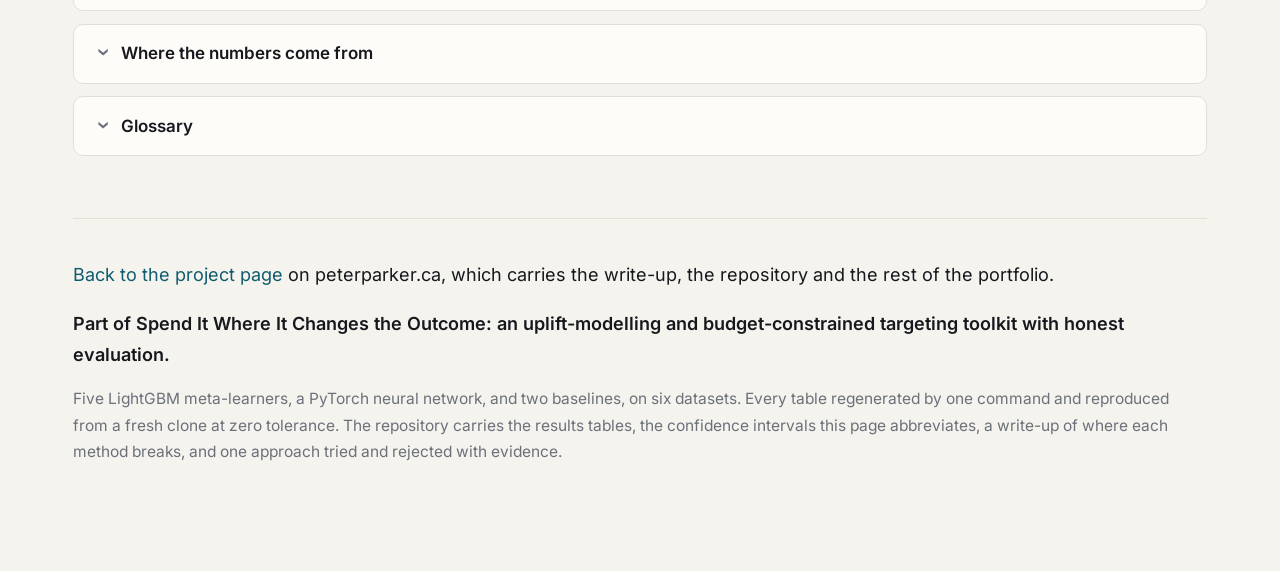
==== commit 7938fc73: "Architecture page on the demo: the three diagrams in plain language, reached from the menu and from " ====
--- a/demo/index.html
+++ b/demo/index.html
@@ -24,6 +24,7 @@
     <a href="#howto">Your own data</a>
     <a href="#takeaways">Findings</a>
     <a href="#method">Reading the numbers</a>
+    <a href="architecture.html">How it's built</a>
   </div>
 </nav>
 <main>
@@ -59,6 +60,7 @@
       <span id="hero-context"></span> Six datasets, eight ways of choosing, one budget slider.
       Nothing is modelled in your browser: every number was computed in advance by the benchmark
       and is checkable in the repository.
+      <a href="architecture.html">See how it's built</a>, in three diagrams.
     </p>
   </header>
 
--- a/demo/style.css
+++ b/demo/style.css
@@ -157,12 +157,13 @@
   padding: 0.55rem 1.5rem;
   display: flex;
   flex-wrap: wrap;
-  gap: 0.4rem;
-}
-
+  gap: 0.2rem;
+}
+
+/* Nine pills, the last one a second page, sized to fit one row at the column's width. */
 .tabs a {
-  font-size: 0.85rem;
-  padding: 0.2rem 0.75rem;
+  font-size: 0.83rem;
+  padding: 0.2rem 0.55rem;
   border-radius: 999px;
   border: 1px solid transparent;
   color: var(--ink-soft);
@@ -722,6 +723,22 @@
   pre code { white-space: pre-wrap; word-break: break-word; }
 }
 
+/* ---------------------------------------------------------------- architecture page */
+
+/* The diagrams are white-ground SVGs generated from a specification, so they sit on
+   their own card in both themes. Each links to the full-size file for narrow screens. */
+.arch-figure { margin: 1.1rem 0 1.4rem; }
+.arch-figure a { display: block; }
+.arch-figure img {
+  display: block;
+  width: 100%;
+  height: auto;
+  background: #ffffff;
+  border: 1px solid var(--line);
+  border-radius: 8px;
+}
+.prose { max-width: var(--measure); }
+
 /* ---------------------------------------------------------------- footer */
 
 footer { padding: 2.25rem 0 0; }
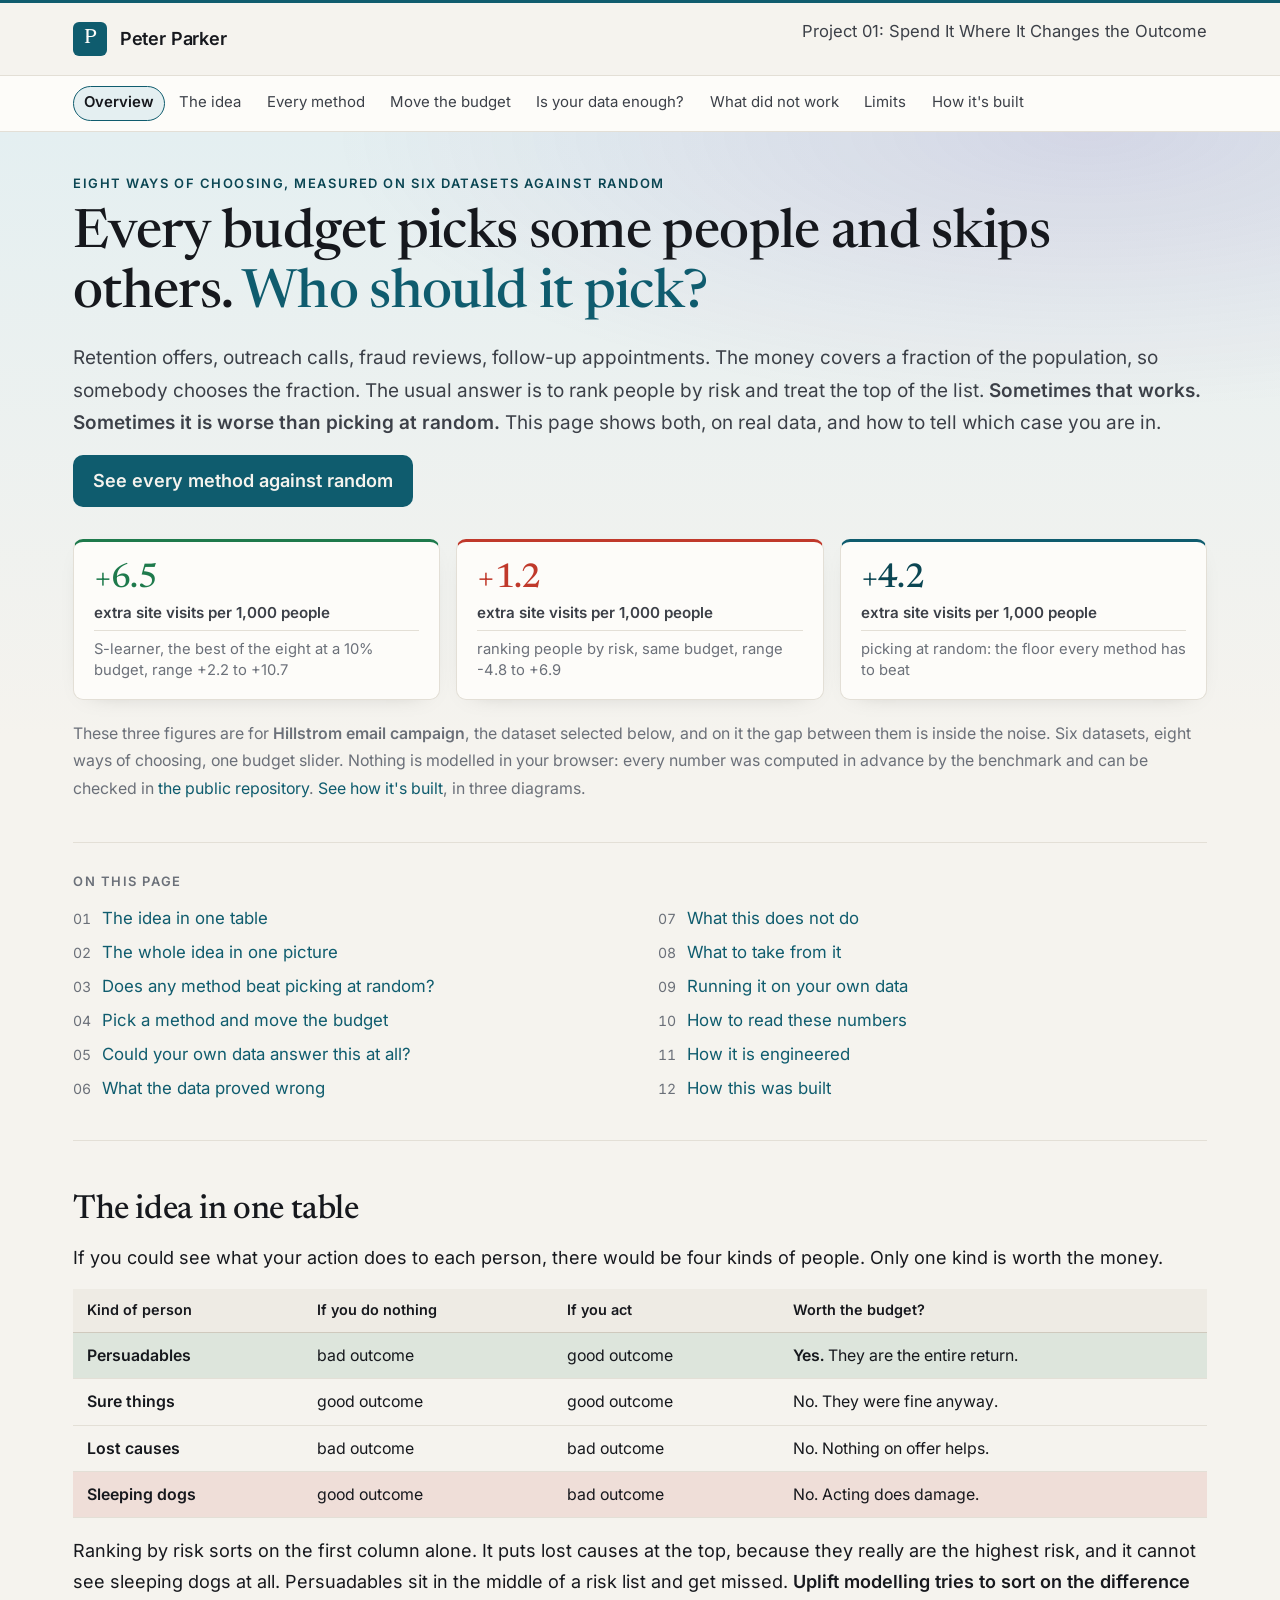
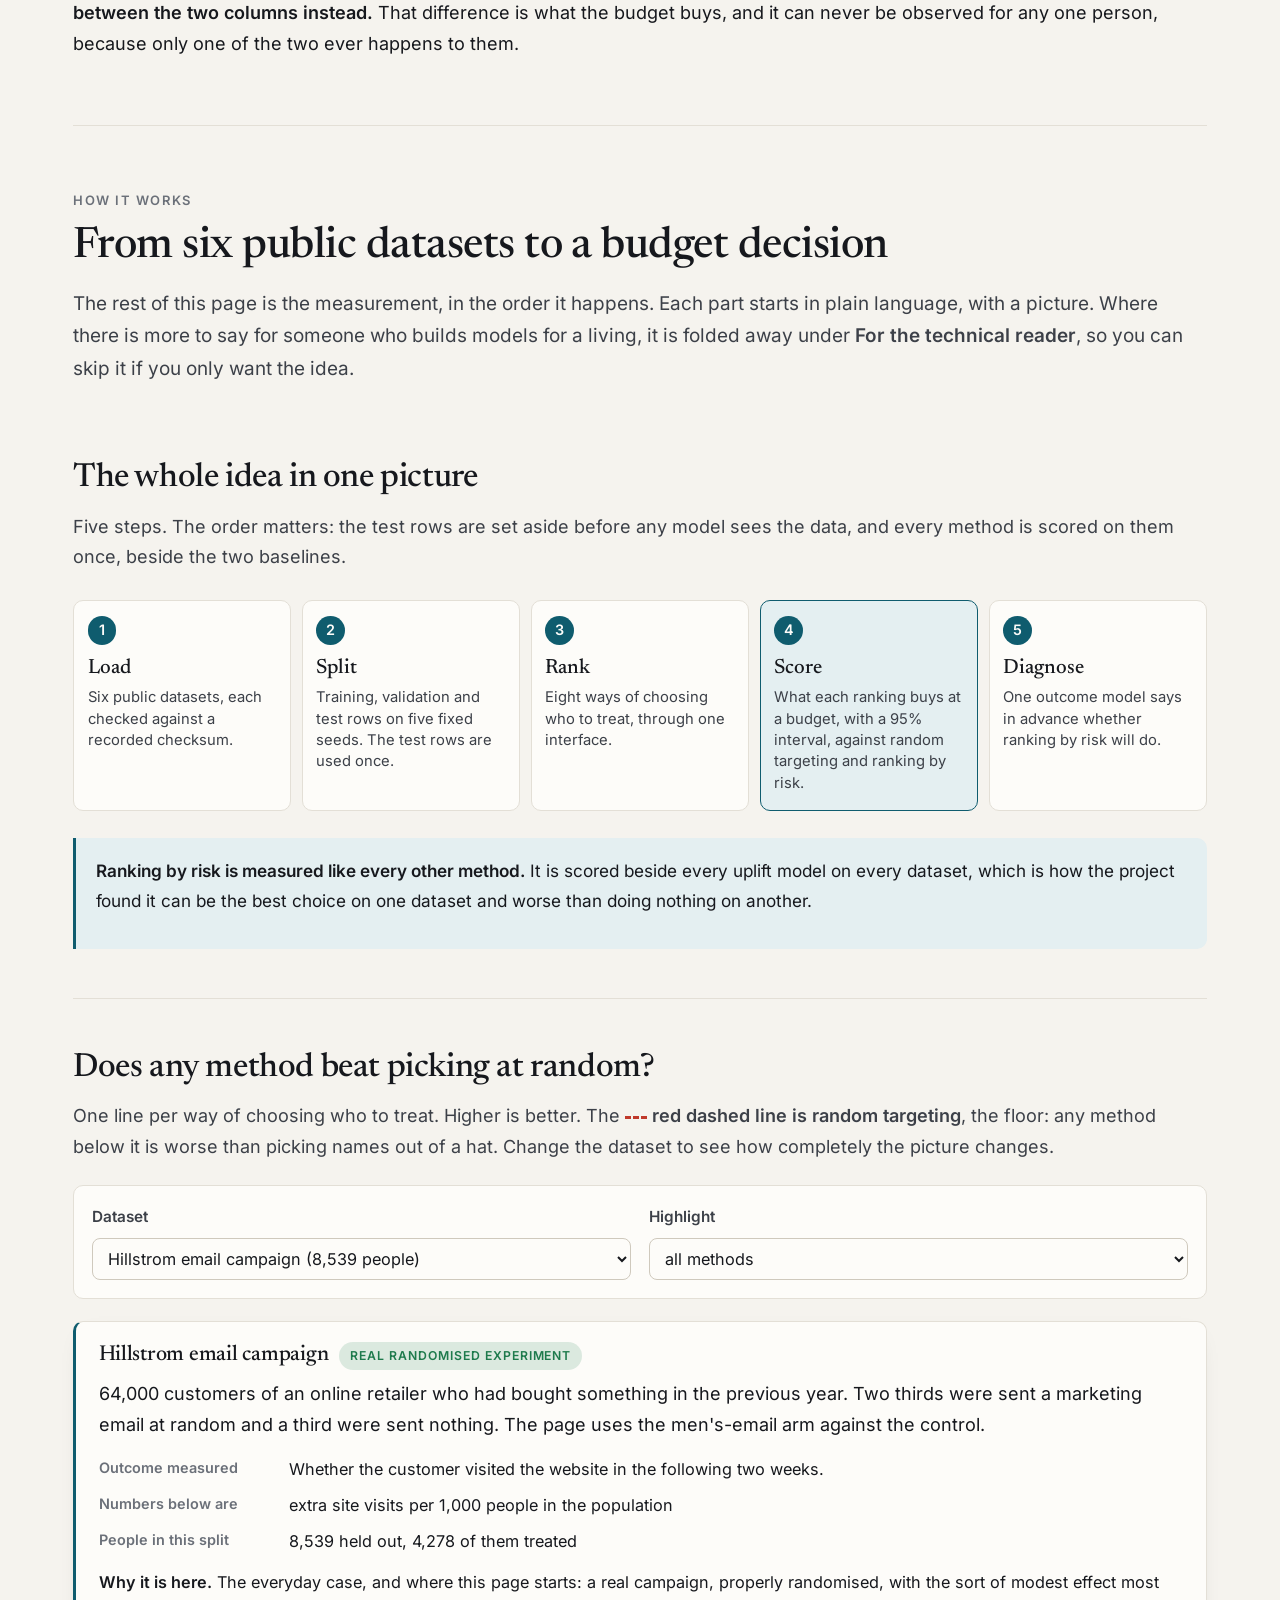
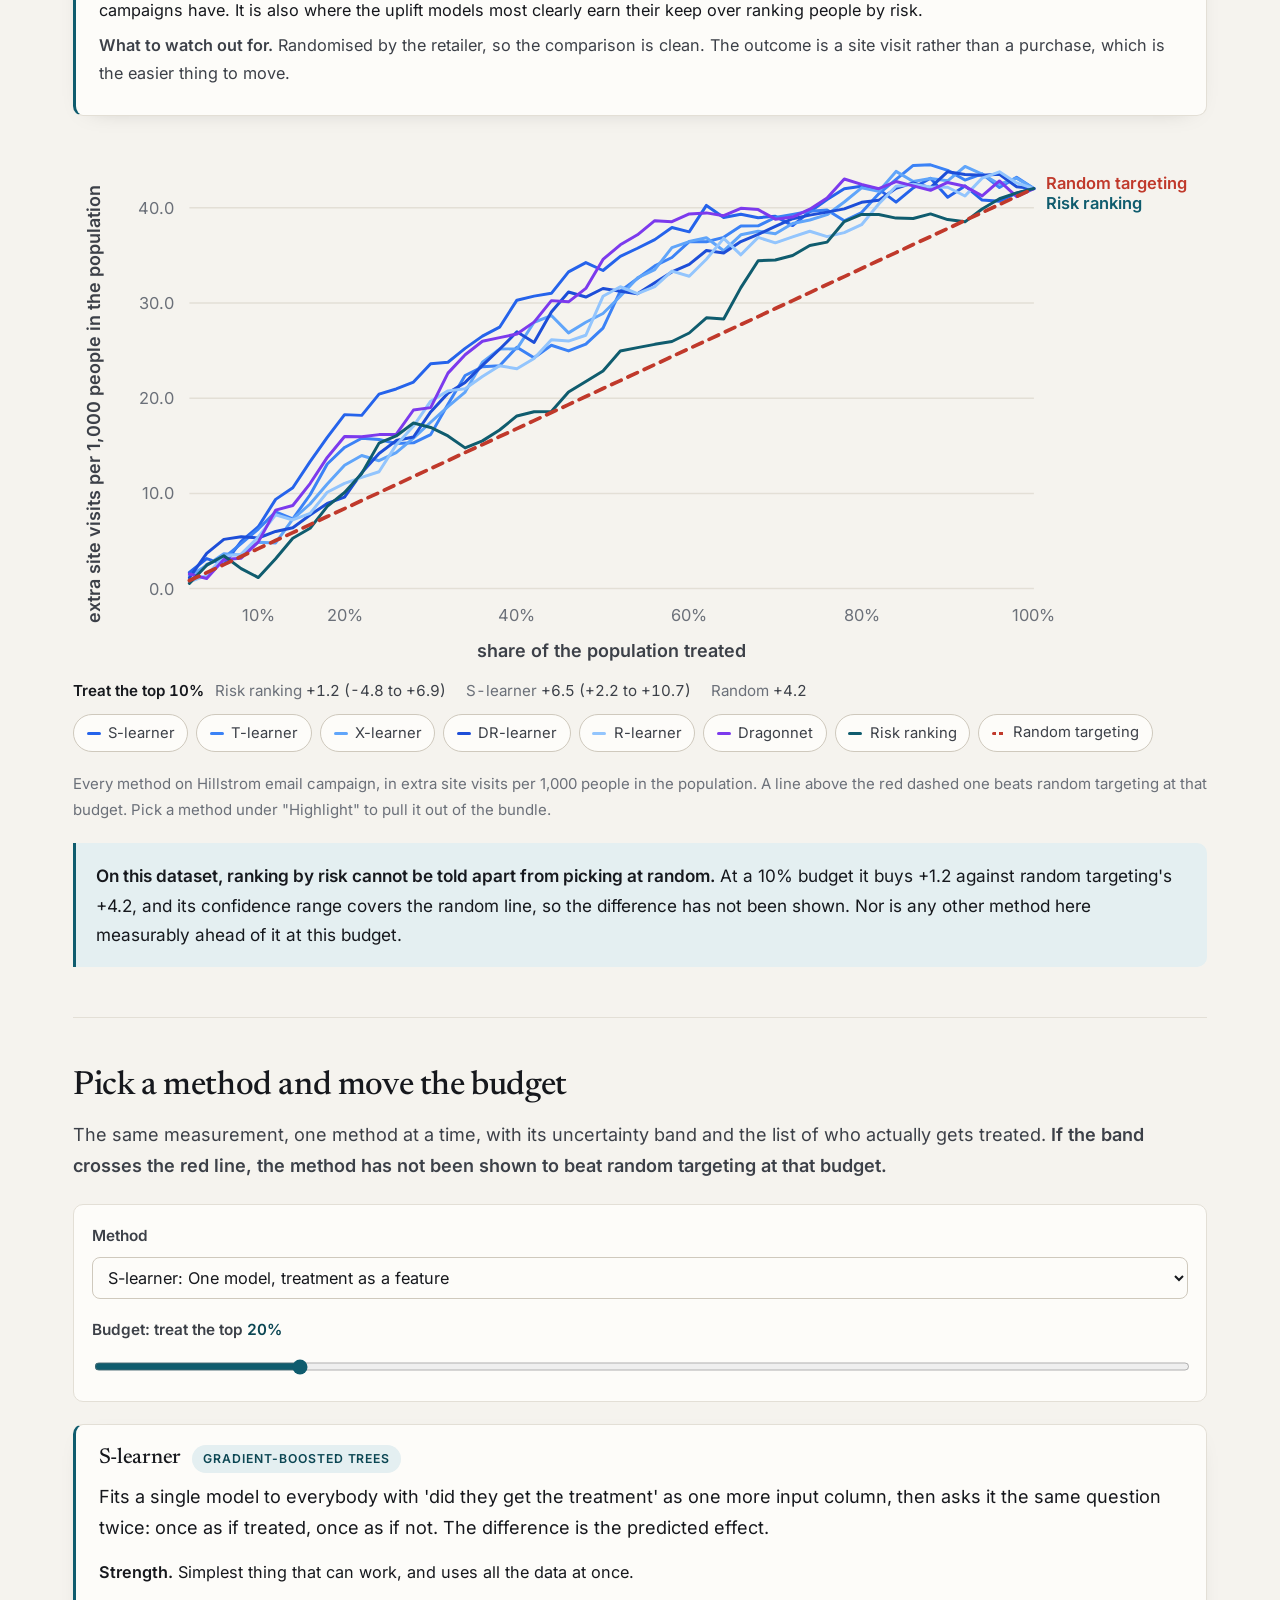
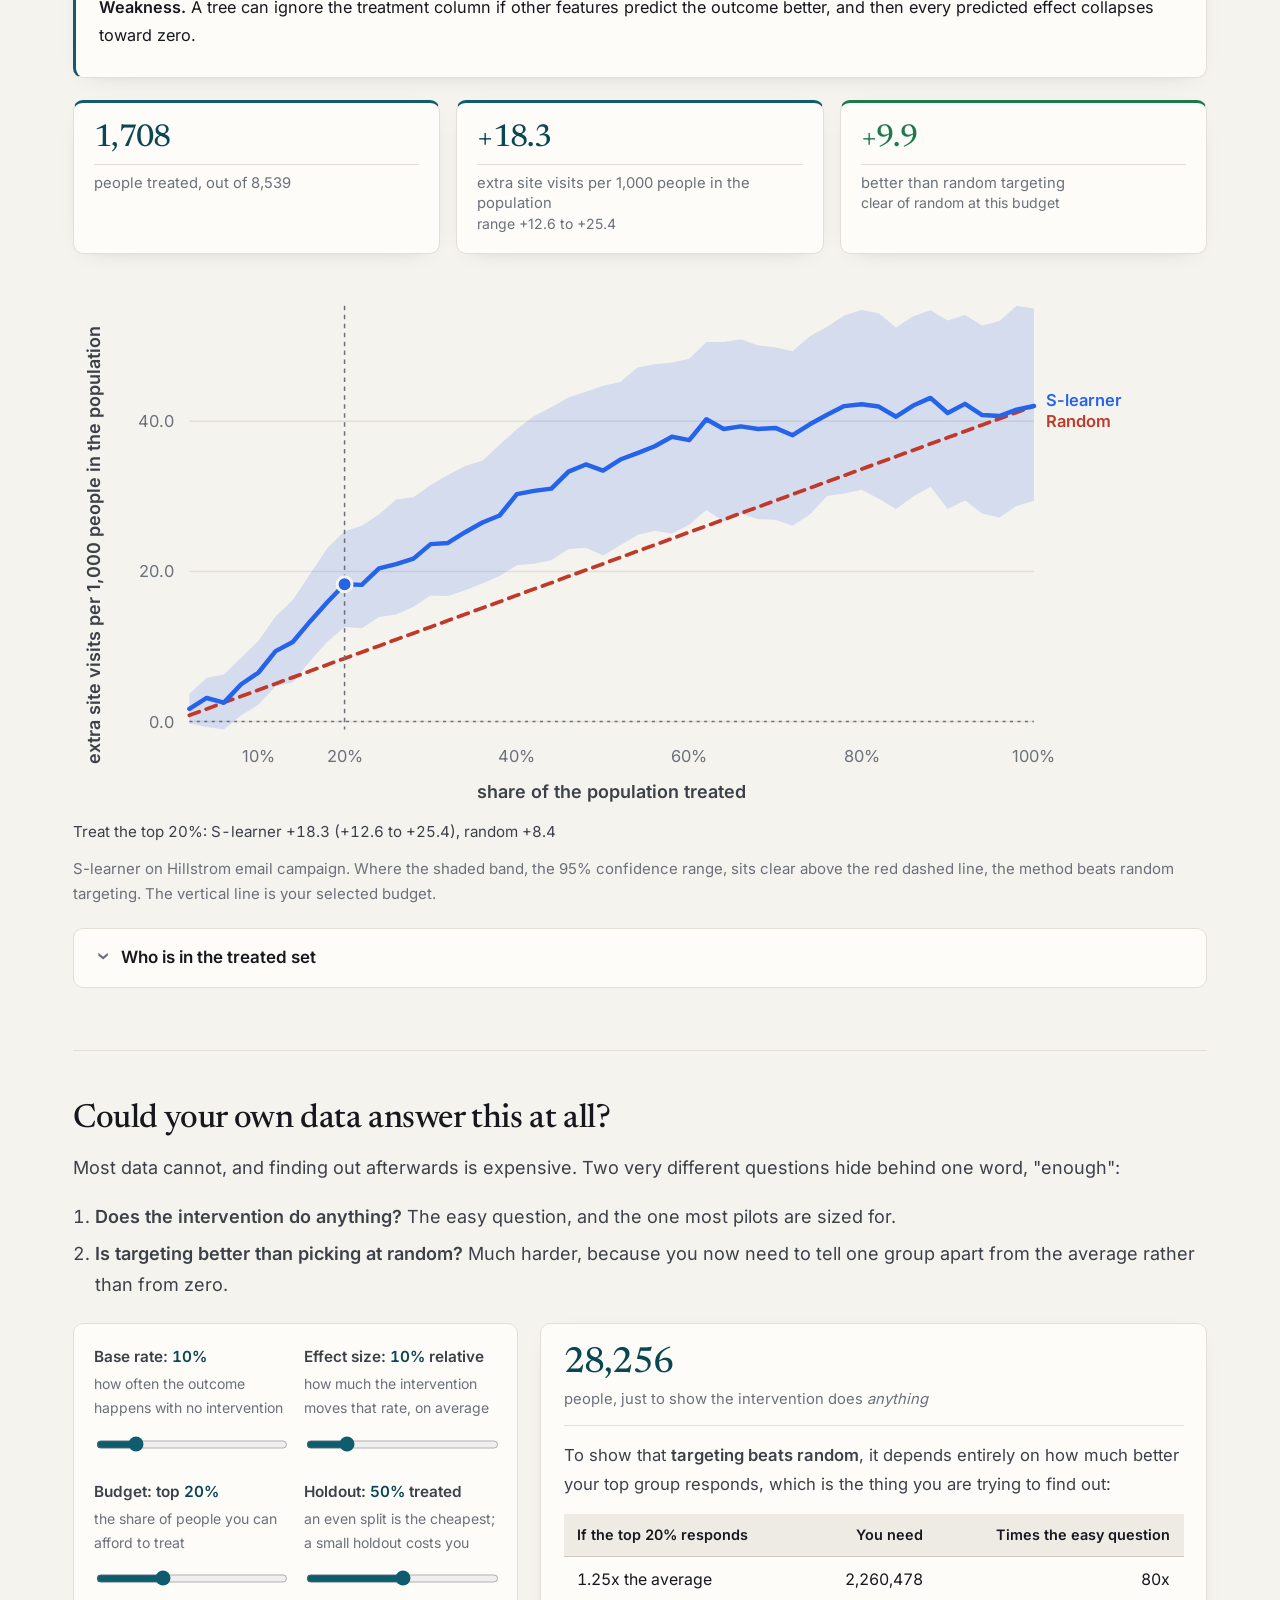
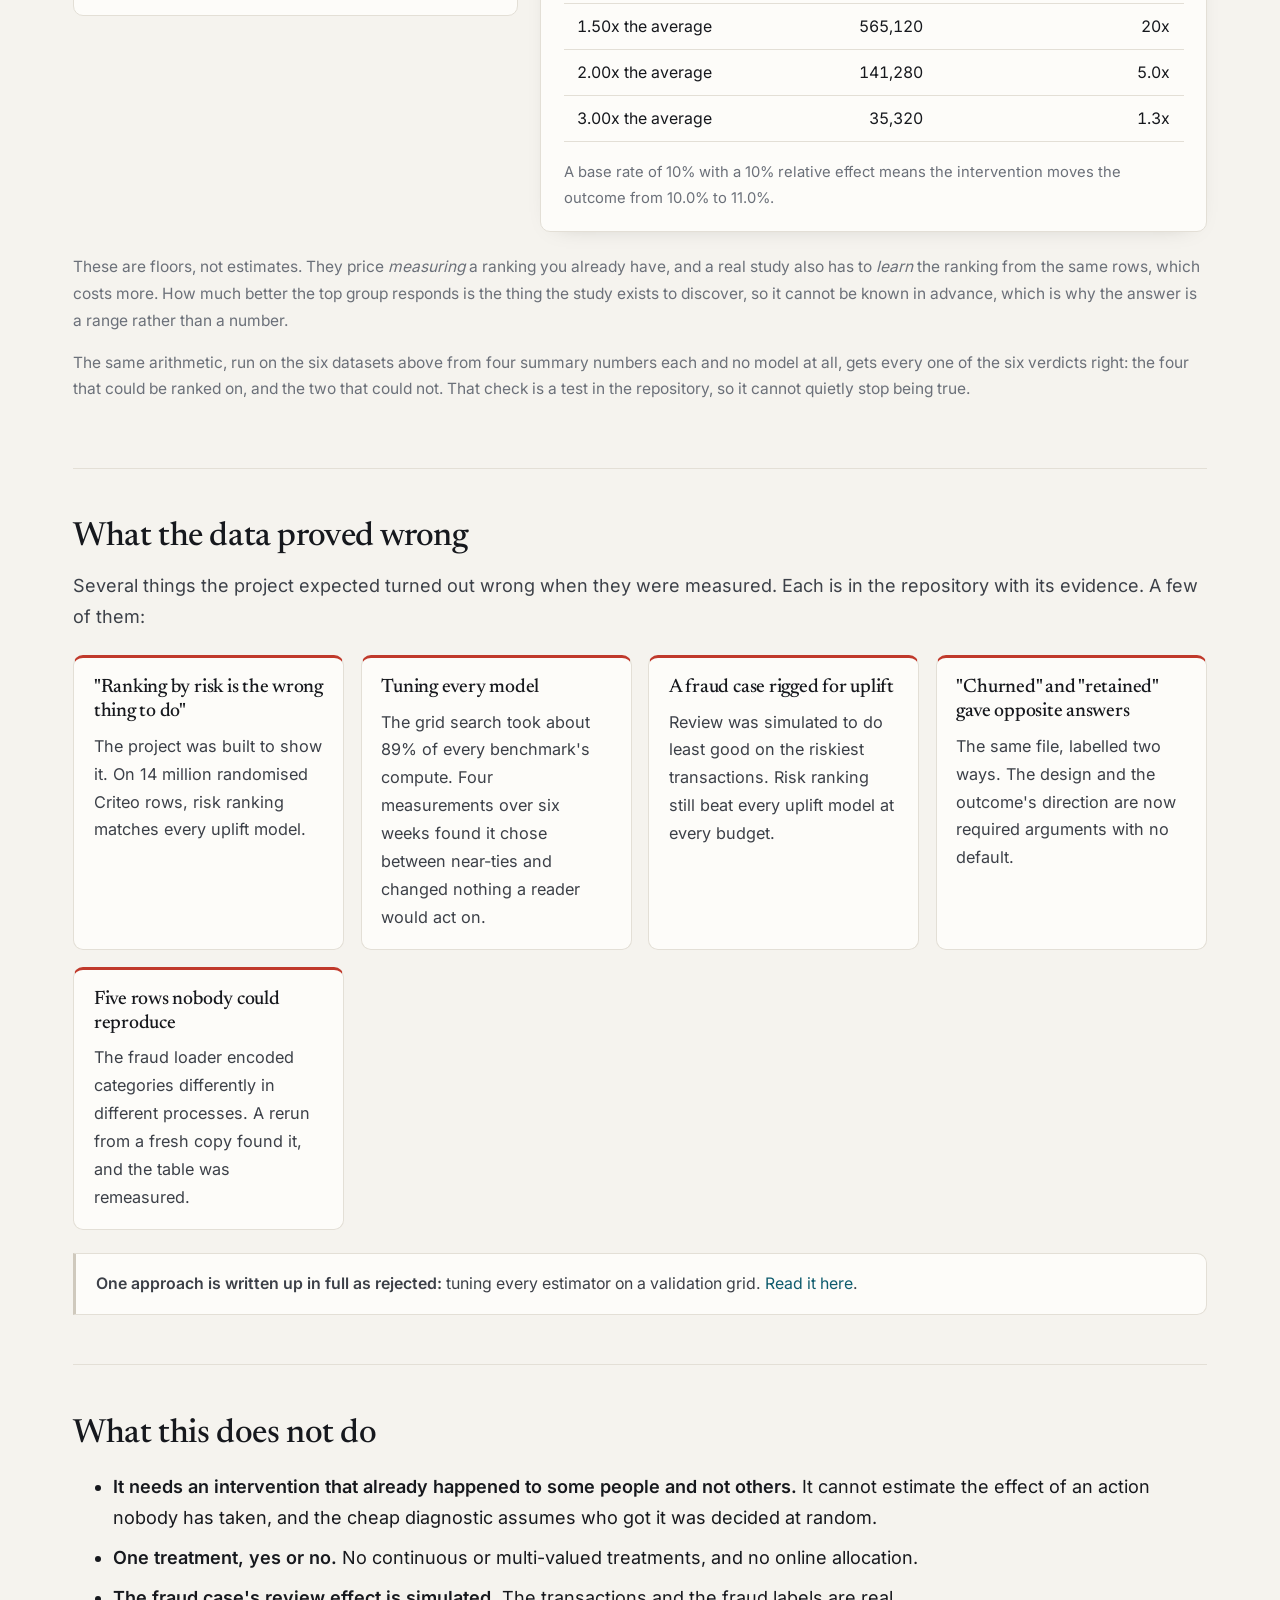
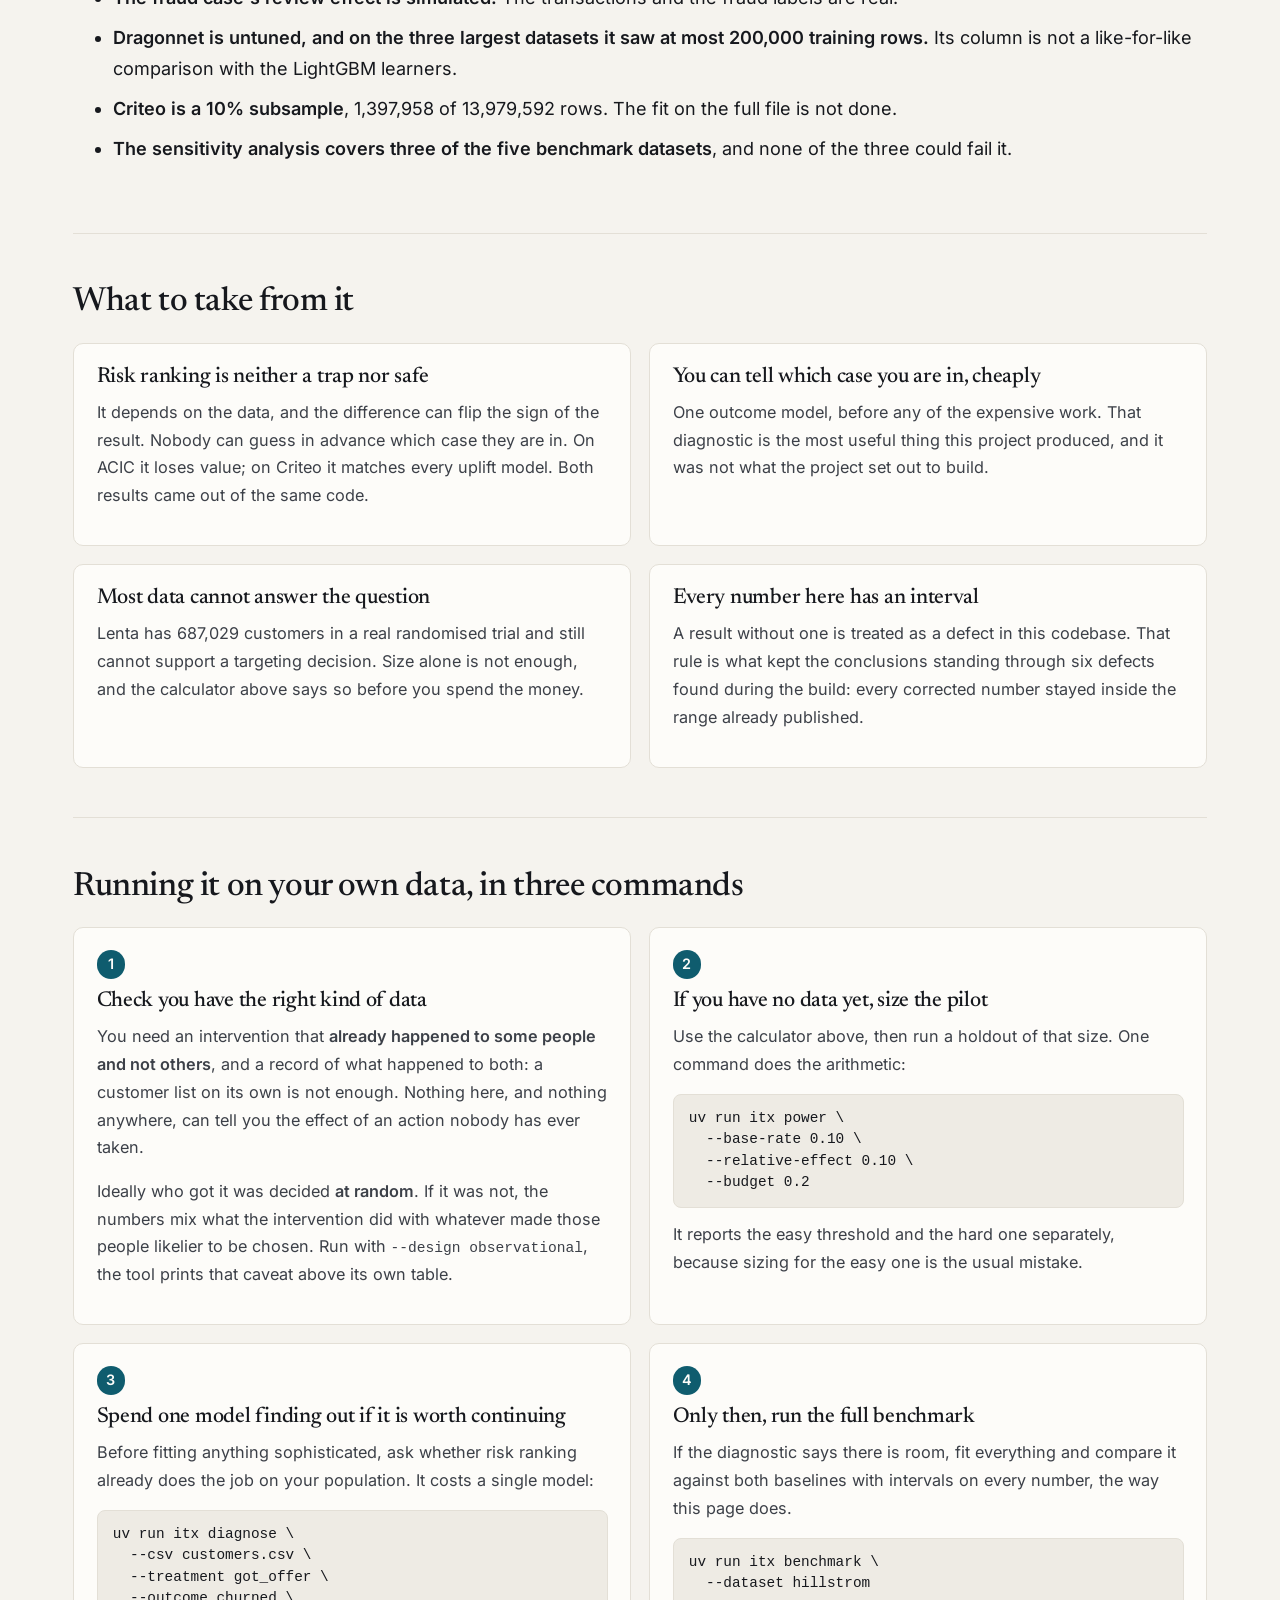
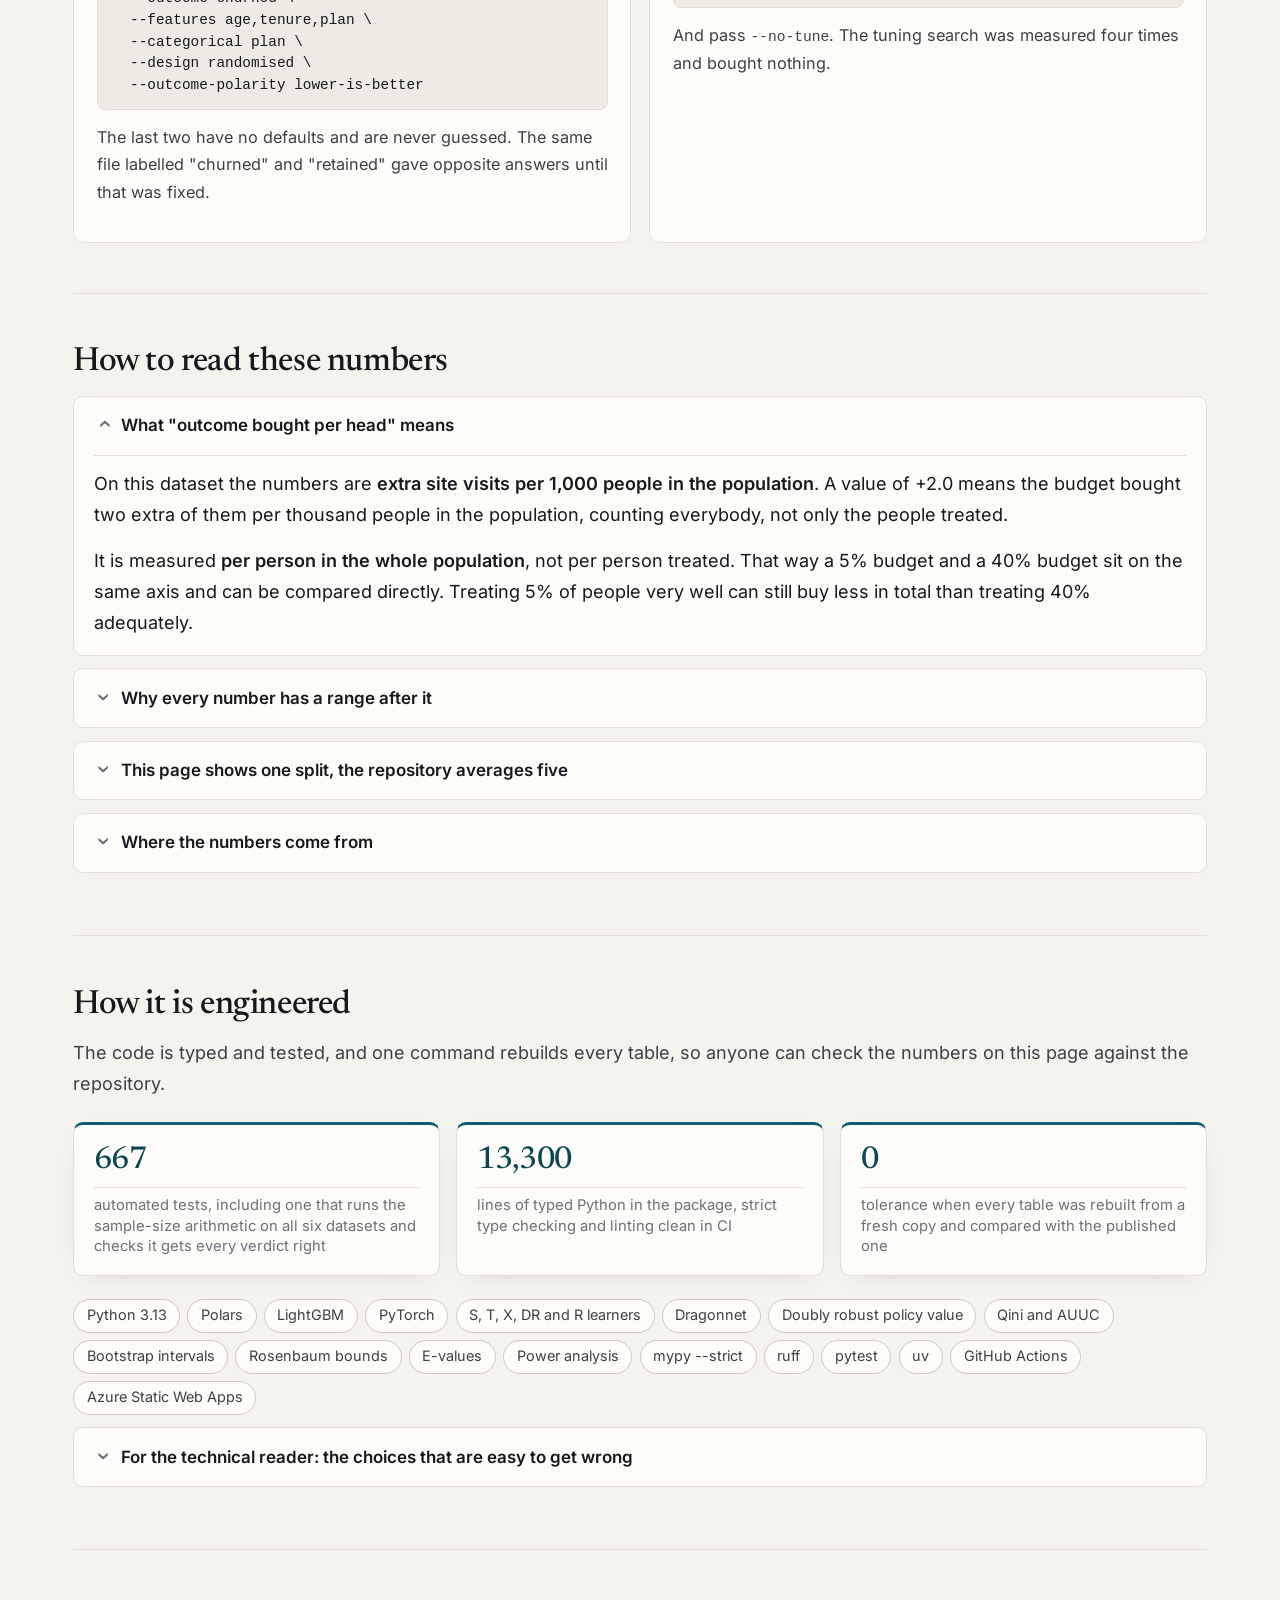
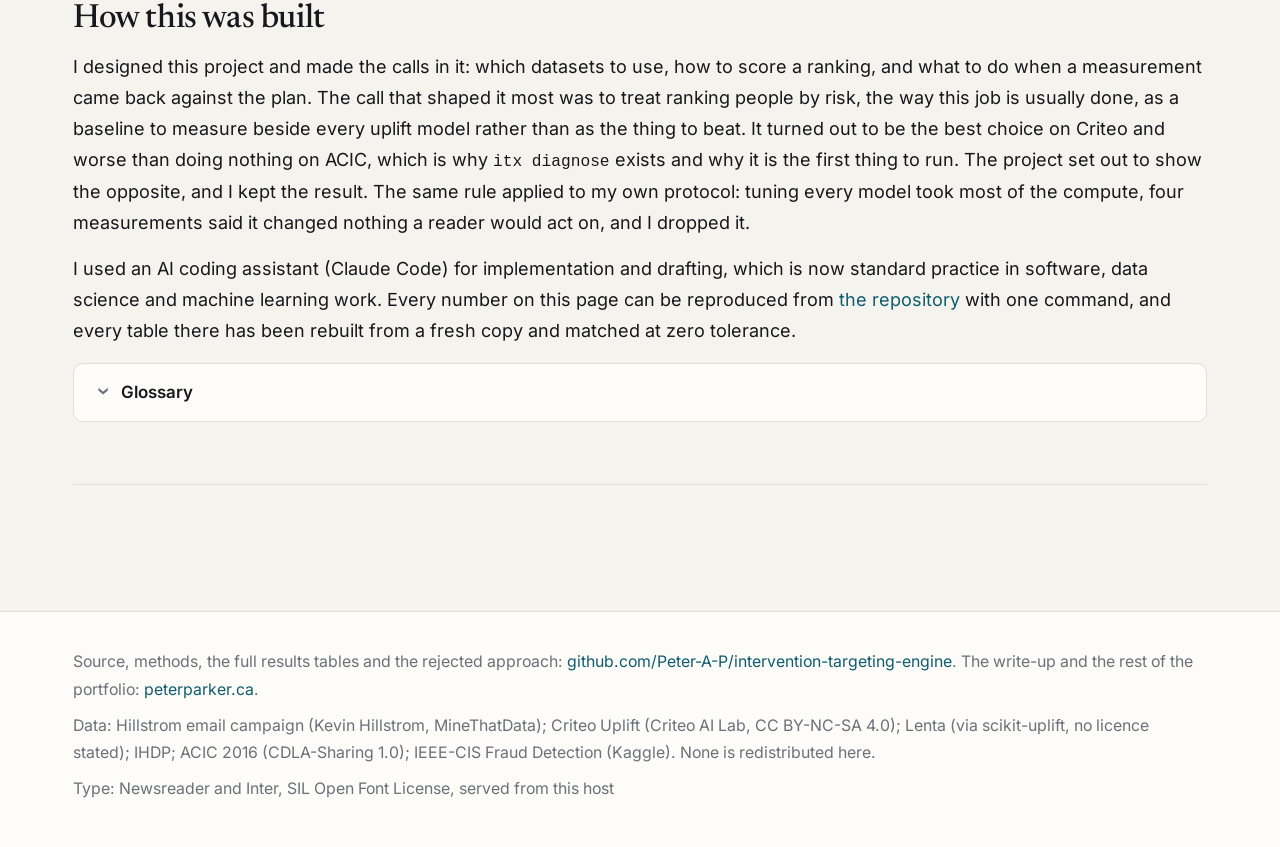
==== commit bcbdb51e: "Demo brought up to the portfolio's site standard: how this was built, what the data proved wrong, li" ====
--- a/demo/index.html
+++ b/demo/index.html
@@ -4,33 +4,44 @@
 <meta charset="utf-8">
 <meta name="viewport" content="width=device-width, initial-scale=1">
 <title>Spend It Where It Changes the Outcome: who do you treat, and what does it buy?</title>
-<meta name="description" content="Interactive results from an uplift-modelling benchmark on six datasets. Move a budget slider and see what each way of choosing who to treat actually buys. Every number is precomputed from a reproducible benchmark.">
+<meta name="description" content="Who should a limited budget treat? Eight ways of choosing, measured on six public datasets against random targeting. On one dataset ranking people by risk is the best choice; on another it is worse than doing nothing. Every number is reproducible from the repository.">
+<link rel="icon" href="favicon.svg" type="image/svg+xml">
+<link rel="apple-touch-icon" href="icon.png">
+<meta property="og:type" content="website">
+<meta property="og:site_name" content="Peter Parker">
+<meta property="og:url" content="https://targeting.peterparker.ca/">
+<meta property="og:title" content="Spend It Where It Changes the Outcome">
+<meta property="og:description" content="Who should a limited budget treat? Eight ways of choosing, measured on six public datasets against random targeting. On one dataset ranking people by risk is the best choice; on another it is worse than doing nothing. Every number is reproducible from the repository.">
+<meta property="og:image" content="https://targeting.peterparker.ca/og.png">
+<meta property="og:image:width" content="1200">
+<meta property="og:image:height" content="630">
+<meta property="og:image:alt" content="Spend it where it changes the outcome.">
+<meta name="twitter:card" content="summary_large_image">
 <link rel="stylesheet" href="style.css">
 </head>
 <body>
 <header class="top">
   <div class="top-inner">
     <a class="brand" href="https://peterparker.ca"><span class="mono-mark" aria-hidden="true">P</span>Peter Parker</a>
-    <p class="top-nav"><a href="https://peterparker.ca/projects/intervention-targeting/">Project 01: Spend It Where It Changes the Outcome</a></p>
+    <p class="top-nav"><a href="https://github.com/Peter-A-P/intervention-targeting-engine">Project 01: Spend It Where It Changes the Outcome</a></p>
   </div>
 </header>
-<nav class="tabs" aria-label="On this page">
+<nav class="tabs" aria-label="This site">
   <div class="tabs-inner">
     <a href="#top" aria-current="true">Overview</a>
     <a href="#explainer">The idea</a>
     <a href="#compare">Every method</a>
     <a href="#slider">Move the budget</a>
     <a href="#power">Is your data enough?</a>
-    <a href="#howto">Your own data</a>
-    <a href="#takeaways">Findings</a>
-    <a href="#method">Reading the numbers</a>
+    <a href="#refuted">What did not work</a>
+    <a href="#limits">Limits</a>
     <a href="architecture.html">How it's built</a>
   </div>
 </nav>
 <main>
 
   <header class="hero" id="top">
-    <p class="eyebrow">Measured results, reproducible from one command</p>
+    <p class="eyebrow">Eight ways of choosing, measured on six datasets against random</p>
     <h1>Every budget picks some people and skips others. <span class="hl">Who should it pick?</span></h1>
     <p class="lead">
       Retention offers, outreach calls, fraud reviews, follow-up appointments. The money covers a
@@ -39,30 +50,59 @@
       worse than picking at random.</strong> This page shows both, on real data, and how to tell
       which case you are in.
     </p>
+    <p class="hero-cta"><a class="button" href="#compare">See every method against random</a></p>
     <div class="hero-points">
       <div class="point">
-        <span class="point-figure" id="hero-best">&mdash;</span>
+        <span class="point-figure" id="hero-best">...</span>
         <span class="point-unit"></span>
-        <span class="point-label">the best method here, at a 10% budget</span>
+        <span class="point-label" id="hero-best-label">the best of the eight at a 10% budget</span>
       </div>
       <div class="point">
-        <span class="point-figure" id="hero-risk">&mdash;</span>
+        <span class="point-figure" id="hero-risk">...</span>
         <span class="point-unit"></span>
-        <span class="point-label">ranking people by risk, same budget, same data</span>
+        <span class="point-label" id="hero-risk-label">ranking people by risk, same budget</span>
       </div>
       <div class="point">
-        <span class="point-figure" id="hero-random">&mdash;</span>
+        <span class="point-figure" id="hero-random">...</span>
         <span class="point-unit"></span>
-        <span class="point-label">picking at random, the floor everything must beat</span>
+        <span class="point-label">picking at random: the floor every method has to beat</span>
       </div>
     </div>
     <p class="hero-note">
       <span id="hero-context"></span> Six datasets, eight ways of choosing, one budget slider.
       Nothing is modelled in your browser: every number was computed in advance by the benchmark
-      and is checkable in the repository.
+      and can be checked in
+      <a href="https://github.com/Peter-A-P/intervention-targeting-engine">the public repository</a>.
       <a href="architecture.html">See how it's built</a>, in three diagrams.
     </p>
   </header>
+
+  <nav class="toc" aria-label="On this page">
+    <p class="eyebrow">On this page</p>
+    <ol>
+      <li><a href="#explainer">The idea in one table</a></li>
+      <li><a href="#picture">The whole idea in one picture</a></li>
+      <li><a href="#compare">Does any method beat picking at random?</a></li>
+      <li><a href="#slider">Pick a method and move the budget</a></li>
+      <li><a href="#power">Could your own data answer this at all?</a></li>
+      <li><a href="#refuted">What the data proved wrong</a></li>
+      <li><a href="#limits">What this does not do</a></li>
+      <li><a href="#takeaways">What to take from it</a></li>
+      <li><a href="#howto">Running it on your own data</a></li>
+      <li><a href="#method">How to read these numbers</a></li>
+      <li><a href="#engineering">How it is engineered</a></li>
+      <li><a href="#built">How this was built</a></li>
+    </ol>
+  </nav>
+
+  <noscript>
+    <p class="warning">
+      This page draws its charts from the benchmark's data files, so it needs JavaScript. The
+      same numbers are in the repository's README, as tables.
+    </p>
+  </noscript>
+
+  <p class="warning" id="failure" hidden></p>
 
   <section class="section" id="explainer">
     <h2>The idea in one table</h2>
@@ -87,14 +127,47 @@
       Ranking by risk sorts on the first column alone. It puts lost causes at the top, because
       they really are the highest risk, and it cannot see sleeping dogs at all. Persuadables sit
       in the middle of a risk list and get missed. <strong>Uplift modelling tries to sort on the
-      difference between the two columns instead</strong>, which is the thing you actually care
-      about and the thing you can never observe for any individual, because only one of the two
-      ever happens to them.
-    </p>
+      difference between the two columns instead.</strong> That difference is what the budget
+      buys, and it can never be observed for any one person, because only one of the two ever
+      happens to them.
+    </p>
+  </section>
+
+  <div class="part">
+    <p class="eyebrow">How it works</p>
+    <h2 class="part-title">From six public datasets to a budget decision</h2>
+    <p class="lead">
+      The rest of this page is the measurement, in the order it happens. Each part starts in
+      plain language, with a picture. Where there is more to say for someone who builds models
+      for a living, it is folded away under <strong>For the technical reader</strong>, so you can
+      skip it if you only want the idea.
+    </p>
+  </div>
+
+  <section class="section" id="picture">
+    <h2>The whole idea in one picture</h2>
+    <p class="section-lead">
+      Five steps. The order matters: the test rows are set aside before any model sees the data,
+      and every method is scored on them once, beside the two baselines.
+    </p>
+    <ol class="pipeline steps-5">
+      <li><span class="step">1</span><strong>Load</strong><span>Six public datasets, each checked against a recorded checksum.</span></li>
+      <li><span class="step">2</span><strong>Split</strong><span>Training, validation and test rows on five fixed seeds. The test rows are used once.</span></li>
+      <li><span class="step">3</span><strong>Rank</strong><span>Eight ways of choosing who to treat, through one interface.</span></li>
+      <li class="key"><span class="step">4</span><strong>Score</strong><span>What each ranking buys at a budget, with a 95% interval, against random targeting and ranking by risk.</span></li>
+      <li><span class="step">5</span><strong>Diagnose</strong><span>One outcome model says in advance whether ranking by risk will do.</span></li>
+    </ol>
+    <div class="verdict">
+      <p>
+        <strong>Ranking by risk is measured like every other method.</strong> It is scored
+        beside every uplift model on every dataset, which is how the project found it can be the
+        best choice on one dataset and worse than doing nothing on another.
+      </p>
+    </div>
   </section>
 
   <section class="section" id="compare">
-    <h2>Every method against random targeting</h2>
+    <h2>Does any method beat picking at random?</h2>
     <p class="section-lead">
       One line per way of choosing who to treat. Higher is better. The
       <span class="inline-key random"></span><strong>red dashed line is random targeting</strong>,
@@ -118,11 +191,11 @@
     <div class="dataset-card" id="dataset-card"></div>
 
     <figure class="chart-figure">
-      <div id="chart-all" class="chart" role="img" aria-label="Policy value against budget for every ranking method"></div>
+      <div id="chart-all" class="chart" role="img" tabindex="0" aria-label="Policy value against budget for every ranking method. Use the arrow keys to move along the budget."></div>
+      <p class="readout" id="readout-all" aria-live="polite"></p>
+      <div class="legend" id="legend-all"></div>
       <figcaption id="caption-all"></figcaption>
     </figure>
-
-    <div class="legend" id="legend-all"></div>
 
     <div class="verdict" id="verdict"></div>
   </section>
@@ -151,7 +224,8 @@
     <section class="headline" id="headline" aria-live="polite"></section>
 
     <figure class="chart-figure">
-      <div id="chart" class="chart" role="img" aria-label="Policy value against budget for the selected ranking"></div>
+      <div id="chart" class="chart" role="img" tabindex="0" aria-label="Policy value against budget for the selected ranking. Use the arrow keys to move the budget."></div>
+      <p class="readout" id="readout-one" aria-live="polite"></p>
       <figcaption id="caption-one"></figcaption>
     </figure>
 
@@ -230,21 +304,108 @@
     </p>
   </section>
 
+  <section class="section" id="refuted">
+    <h2>What the data proved wrong</h2>
+    <p class="section-lead">
+      Several things the project expected turned out wrong when they were measured. Each is in
+      the repository with its evidence. A few of them:
+    </p>
+    <div class="cards notes">
+      <article class="card-note">
+        <h3>"Ranking by risk is the wrong thing to do"</h3>
+        <p>The project was built to show it. On 14 million randomised Criteo rows, risk ranking matches every uplift model.</p>
+      </article>
+      <article class="card-note">
+        <h3>Tuning every model</h3>
+        <p>The grid search took about 89% of every benchmark's compute. Four measurements over six weeks found it chose between near-ties and changed nothing a reader would act on.</p>
+      </article>
+      <article class="card-note">
+        <h3>A fraud case rigged for uplift</h3>
+        <p>Review was simulated to do least good on the riskiest transactions. Risk ranking still beat every uplift model at every budget.</p>
+      </article>
+      <article class="card-note">
+        <h3>"Churned" and "retained" gave opposite answers</h3>
+        <p>The same file, labelled two ways. The design and the outcome's direction are now required arguments with no default.</p>
+      </article>
+      <article class="card-note">
+        <h3>Five rows nobody could reproduce</h3>
+        <p>The fraud loader encoded categories differently in different processes. A rerun from a fresh copy found it, and the table was remeasured.</p>
+      </article>
+    </div>
+    <div class="assumption">
+      <p>
+        <strong>One approach is written up in full as rejected:</strong> tuning every estimator on
+        a validation grid. <a href="https://github.com/Peter-A-P/intervention-targeting-engine/blob/main/docs/rejected.md">Read it here</a>.
+      </p>
+    </div>
+  </section>
+
+  <section class="section" id="limits">
+    <h2>What this does not do</h2>
+    <ul>
+      <li><strong>It needs an intervention that already happened to some people and not others.</strong> It cannot estimate the effect of an action nobody has taken, and the cheap diagnostic assumes who got it was decided at random.</li>
+      <li><strong>One treatment, yes or no.</strong> No continuous or multi-valued treatments, and no online allocation.</li>
+      <li><strong>The fraud case's review effect is simulated.</strong> The transactions and the fraud labels are real.</li>
+      <li><strong>Dragonnet is untuned, and on the three largest datasets it saw at most 200,000 training rows.</strong> Its column is not a like-for-like comparison with the LightGBM learners.</li>
+      <li><strong>Criteo is a 10% subsample</strong>, 1,397,958 of 13,979,592 rows. The fit on the full file is not done.</li>
+      <li><strong>The sensitivity analysis covers three of the five benchmark datasets</strong>, and none of the three could fail it.</li>
+    </ul>
+  </section>
+
+  <section class="section" id="takeaways">
+    <h2>What to take from it</h2>
+    <div class="takeaways">
+      <div class="takeaway">
+        <h3>Risk ranking is neither a trap nor safe</h3>
+        <p>
+          It depends on the data, and the difference can flip the sign of the result. Nobody can
+          guess in advance which case they are in. On ACIC it loses value; on Criteo it matches
+          every uplift model. Both results came out of the same code.
+        </p>
+      </div>
+      <div class="takeaway">
+        <h3>You can tell which case you are in, cheaply</h3>
+        <p>
+          One outcome model, before any of the expensive work. That diagnostic is the most useful
+          thing this project produced, and it was not what the project set out to build.
+        </p>
+      </div>
+      <div class="takeaway">
+        <h3>Most data cannot answer the question</h3>
+        <p>
+          Lenta has 687,029 customers in a real randomised trial and still cannot support a
+          targeting decision. Size alone is not enough, and the calculator above says so before
+          you spend the money.
+        </p>
+      </div>
+      <div class="takeaway">
+        <h3>Every number here has an interval</h3>
+        <p>
+          A result without one is treated as a defect in this codebase. That rule is what kept
+          the conclusions standing through six defects found during the build: every corrected
+          number stayed inside the range already published.
+        </p>
+      </div>
+    </div>
+  </section>
+
   <section class="section" id="howto">
-    <h2>Running this on your own data</h2>
+    <h2>Running it on your own data, in three commands</h2>
 
     <div class="cards steps">
       <div class="card">
         <h3>Check you have the right kind of data</h3>
         <p>
           You need an intervention that <strong>already happened to some people and not
-          others</strong>, and a record of what happened to both. Not a customer list. Nothing
-          here, and nothing anywhere, can tell you the effect of an action nobody has ever taken.
+          others</strong>, and a record of what happened to both: a customer list on its own is
+          not enough. Nothing here, and nothing anywhere, can tell you the effect of an action
+          nobody has ever taken.
         </p>
         <p>
           Ideally who got it was decided <strong>at random</strong>. If it was not, the numbers
-          mix what the intervention did with whatever made those people likelier to be chosen,
-          and the tool will say so rather than quietly pretending otherwise.
+          mix what the intervention did with whatever made those people likelier to be chosen.
+          Run with <code>--design observational</code>, the tool prints that caveat above its own
+          table.
         </p>
       </div>
       <div class="card">
@@ -286,65 +447,6 @@
         <p>And pass <code>--no-tune</code>. The tuning search was measured four times and bought nothing.</p>
       </div>
     </div>
-    <ul class="chips" aria-label="Built with">
-      <li>Python 3.13, typed, mypy and ruff clean</li><li>Polars</li>
-      <li>LightGBM S, T, X, DR and R learners</li><li>Dragonnet in PyTorch</li>
-      <li>Doubly robust policy value</li><li>Qini with bootstrap intervals</li>
-      <li>Rosenbaum bounds, E-values</li><li>Azure Static Web Apps</li>
-    </ul>
-  </section>
-
-  <section class="section" id="takeaways">
-    <h2>What this project found</h2>
-    <div class="takeaways">
-      <div class="takeaway">
-        <h3>Risk ranking is neither a trap nor safe</h3>
-        <p>
-          It depends on the data, the difference is worth a change of sign, and nobody can guess
-          which case they are in. On ACIC it destroys value. On Criteo it matches every
-          sophisticated method. Both results came out of the same code.
-        </p>
-      </div>
-      <div class="takeaway">
-        <h3>You can tell which case you are in, cheaply</h3>
-        <p>
-          One outcome model, before any of the expensive work. That diagnostic is the most useful
-          thing this project produced, and it was not what the project set out to build.
-        </p>
-      </div>
-      <div class="takeaway">
-        <h3>The fraud case was rigged against risk ranking, and lost</h3>
-        <p>
-          It was designed so that the highest-risk transactions are the ones where review does
-          least good. Risk ranking still beat every uplift model at every budget. A team that
-          kept its existing model and ignored this repository would be better off.
-        </p>
-      </div>
-      <div class="takeaway">
-        <h3>Most data cannot answer the question</h3>
-        <p>
-          Lenta has 687,029 customers in a real randomised trial and still cannot support a
-          targeting decision. Size alone is not enough, and the calculator above says so before
-          you spend the money.
-        </p>
-      </div>
-      <div class="takeaway">
-        <h3>Every number here has an interval</h3>
-        <p>
-          A result without one is treated as a defect in this codebase. That rule is what kept
-          the conclusions standing through six defects found during the build: every corrected
-          number stayed inside the range already published.
-        </p>
-      </div>
-      <div class="takeaway">
-        <h3>The checks caught real mistakes</h3>
-        <p>
-          Rebuilding every result from a fresh copy found a bug that made part of a table
-          impossible for anyone to reproduce. It was fixed, remeasured, and written up next to
-          the result rather than quietly corrected.
-        </p>
-      </div>
-    </div>
   </section>
 
   <section class="section" id="method">
@@ -355,9 +457,9 @@
       <p id="units-explainer"></p>
       <p>
         It is measured <strong>per person in the whole population</strong>, not per person
-        treated. That is deliberate: it lets a 5% budget and a 40% budget sit on the same axis
-        and be compared honestly. Treating 5% of people very well can still buy less in total
-        than treating 40% adequately.
+        treated. That way a 5% budget and a 40% budget sit on the same axis and can be compared
+        directly. Treating 5% of people very well can still buy less in total than treating 40%
+        adequately.
       </p>
     </details>
 
@@ -392,31 +494,81 @@
         draws, so the two sit close together and differ slightly.
       </p>
     </details>
-
+  </section>
+
+  <section class="section" id="engineering">
+    <h2>How it is engineered</h2>
+    <p class="section-lead">
+      The code is typed and tested, and one command rebuilds every table, so anyone can check the
+      numbers on this page against the repository.
+    </p>
+    <div class="headline">
+      <div class="stat"><span class="figure">667</span><span class="caption">automated tests, including one that runs the sample-size arithmetic on all six datasets and checks it gets every verdict right</span></div>
+      <div class="stat"><span class="figure">13,300</span><span class="caption">lines of typed Python in the package, strict type checking and linting clean in CI</span></div>
+      <div class="stat"><span class="figure">0</span><span class="caption">tolerance when every table was rebuilt from a fresh copy and compared with the published one</span></div>
+    </div>
+    <ul class="chips" aria-label="Tools and techniques">
+      <li>Python 3.13</li><li>Polars</li><li>LightGBM</li><li>PyTorch</li>
+      <li>S, T, X, DR and R learners</li><li>Dragonnet</li><li>Doubly robust policy value</li>
+      <li>Qini and AUUC</li><li>Bootstrap intervals</li><li>Rosenbaum bounds</li><li>E-values</li>
+      <li>Power analysis</li><li>mypy --strict</li><li>ruff</li><li>pytest</li><li>uv</li>
+      <li>GitHub Actions</li><li>Azure Static Web Apps</li>
+    </ul>
+    <details class="disclose">
+      <summary>For the technical reader: the choices that are easy to get wrong</summary>
+      <ul>
+        <li><strong>The test split is touched once.</strong> Settings are chosen on a validation split, and the test rows are scored only after that.</li>
+        <li><strong>Two estimates of what a budget buys, side by side.</strong> Inverse-probability weighting and a doubly robust estimator are both reported, because a disagreement between them is worth seeing.</li>
+        <li><strong>No defaults where a guess would flip the answer.</strong> <code>--design</code> and <code>--outcome-polarity</code> must be given; the same file labelled "churned" and "retained" gave opposite answers until they were.</li>
+        <li><strong>Every input is checked against a committed digest</strong>, and every table was regenerated from a fresh copy and compared at zero tolerance. That rerun is what found the fraud loader's encoding defect.</li>
+        <li><strong>The page computes nothing the benchmark could.</strong> Every figure is read from JSON written by <code>itx demo build</code>. The only arithmetic in the browser is the sample-size calculator, and a test checks it against the Python it mirrors.</li>
+      </ul>
+    </details>
+  </section>
+
+  <section class="section" id="built">
+    <h2>How this was built</h2>
+    <p>
+      I designed this project and made the calls in it: which datasets to use, how to score a
+      ranking, and what to do when a measurement came back against the plan. The call that
+      shaped it most was to treat ranking people by risk, the way this job is usually done, as a
+      baseline to measure beside every uplift model rather than as the thing to beat. It turned
+      out to be the best choice on Criteo and worse than doing nothing on ACIC, which is why
+      <code>itx diagnose</code> exists and why it is the first thing to run. The project set out
+      to show the opposite, and I kept the result. The same rule applied to my own protocol:
+      tuning every model took most of the compute, four measurements said it changed nothing a
+      reader would act on, and I dropped it.
+    </p>
+    <p>
+      I used an AI coding assistant (Claude Code) for implementation and drafting, which is now
+      standard practice in software, data science and machine learning work. Every number on this
+      page can be reproduced from
+      <a href="https://github.com/Peter-A-P/intervention-targeting-engine">the repository</a> with
+      one command, and every table there has been rebuilt from a fresh copy and matched at zero
+      tolerance.
+    </p>
     <details class="disclose">
       <summary>Glossary</summary>
       <dl class="glossary" id="glossary"></dl>
     </details>
   </section>
 
-  <footer>
-    <p class="footer-back">
-      <a href="https://peterparker.ca/projects/intervention-targeting/">Back to the project page</a>
-      on peterparker.ca, which carries the write-up, the repository and the rest of the
-      portfolio.
-    </p>
-    <p class="footer-lead">
-      Part of Spend It Where It Changes the Outcome: an uplift-modelling and budget-constrained
-      targeting toolkit with honest evaluation.
-    </p>
-    <p class="note">
-      Five LightGBM meta-learners, a PyTorch neural network, and two baselines, on six datasets.
-      Every table regenerated by one command and reproduced from a fresh clone at zero tolerance.
-      The repository carries the results tables, the confidence intervals this page abbreviates,
-      a write-up of where each method breaks, and one approach tried and rejected with evidence.
-    </p>
-  </footer>
 </main>
+
+<footer class="foot">
+  <div class="foot-inner">
+    <p>
+      Source, methods, the full results tables and the rejected approach:
+      <a href="https://github.com/Peter-A-P/intervention-targeting-engine">github.com/Peter-A-P/intervention-targeting-engine</a>.
+      The write-up and the rest of the portfolio:
+      <a href="https://peterparker.ca/projects/intervention-targeting/">peterparker.ca</a>.
+    </p>
+    <ul>
+      <li>Data: Hillstrom email campaign (Kevin Hillstrom, MineThatData); Criteo Uplift (Criteo AI Lab, CC BY-NC-SA 4.0); Lenta (via scikit-uplift, no licence stated); IHDP; ACIC 2016 (CDLA-Sharing 1.0); IEEE-CIS Fraud Detection (Kaggle). None is redistributed here.</li>
+      <li>Type: Newsreader and Inter, SIL Open Font License, served from this host</li>
+    </ul>
+  </div>
+</footer>
 <script src="content.js"></script>
 <script src="power.js"></script>
 <script src="app.js"></script>
--- a/demo/style.css
+++ b/demo/style.css
@@ -766,3 +766,210 @@
   html { scroll-behavior: auto; }
   * { transition: none !important; }
 }
+
+/* ---------------------------------------------------------------- shared components
+
+   Brought across from the portfolio's shared stylesheet (project 12 is the reference) so this
+   page carries the same blocks as the newer sites: the button, the table of contents, the part
+   header, the pipeline, the cards for what did not work, the readout under each chart, the
+   warning, the assumption and the footer. */
+
+/* Each method's colour, set once here and used through currentColor by the line, the band,
+   the dot, the label and the legend swatch. The five LightGBM learners are steps of one blue. */
+:root {
+  --c-s-learner: #2563eb;
+  --c-t-learner: #3b82f6;
+  --c-x-learner: #60a5fa;
+  --c-dr-learner: #1d4ed8;
+  --c-r-learner: #93c5fd;
+  --c-dragonnet: #7c3aed;
+  --c-outcome-ranking: var(--accent);
+  --c-random: var(--warn);
+  --c-other: var(--ink-faint);
+}
+
+@media (prefers-color-scheme: dark) {
+  :root {
+    --c-dr-learner: #4f7dff;
+    --c-dragonnet: #a78bfa;
+    /* The page's teal vanishes on near-black, and risk ranking is the line a reader is here
+       to find, so it goes up a step. */
+    --c-outcome-ranking: #2dd4bf;
+  }
+}
+
+.c-s-learner { color: var(--c-s-learner); }
+.c-t-learner { color: var(--c-t-learner); }
+.c-x-learner { color: var(--c-x-learner); }
+.c-dr-learner { color: var(--c-dr-learner); }
+.c-r-learner { color: var(--c-r-learner); }
+.c-dragonnet { color: var(--c-dragonnet); }
+.c-outcome-ranking { color: var(--c-outcome-ranking); }
+.c-random { color: var(--c-random); }
+.c-other { color: var(--c-other); }
+
+.series, .random-line { stroke: currentColor; }
+.band, .dot, .end-label { fill: currentColor; }
+.swatch { background: currentColor; }
+.cursor.off { display: none; }
+
+/* A label a line runs through gets a halo in the page colour, so it stays readable. */
+.halo { paint-order: stroke; stroke: var(--paper); stroke-width: 4px; stroke-linejoin: round; }
+
+/* A chart a keyboard can reach. */
+.chart[tabindex]:focus-visible { outline: 2px solid var(--accent); outline-offset: 4px; border-radius: 4px; }
+.chart svg { touch-action: pan-y; }
+
+/* The hover readout under each chart. */
+.readout {
+  min-height: 1.6rem;
+  margin: 0.3rem 0 0.4rem;
+  font-size: 0.84rem;
+  color: var(--ink-soft);
+  font-variant-numeric: tabular-nums;
+}
+
+.readout .when { font-weight: 600; color: var(--ink); margin-right: 0.6rem; }
+.readout .pair { margin-right: 0.9rem; white-space: nowrap; }
+.readout .key { color: var(--ink-faint); }
+
+/* Three figures, always three, so they sit in one row or one column and never wrap two and
+   one. */
+.hero-points { grid-template-columns: repeat(3, minmax(0, 1fr)); }
+
+/* The one way straight to the result, for a reader who came for that and not the method. */
+.hero-cta { margin: 0 0 0.7rem; }
+
+.button {
+  display: inline-block;
+  padding: 0.6rem 1.1rem;
+  border-radius: var(--radius);
+  background: var(--accent);
+  color: var(--paper);
+  font-weight: 600;
+  text-decoration: none;
+}
+
+.button:hover, .button:focus-visible { background: var(--accent-ink); color: var(--paper); text-decoration: none; }
+section[id] { scroll-margin-top: 1rem; }
+
+.warning {
+  margin: 1.25rem 0;
+  padding: 0.9rem 1.1rem;
+  border-left: 3px solid var(--warn);
+  border-radius: 0 var(--radius) var(--radius) 0;
+  background: color-mix(in srgb, var(--warn) 9%, transparent);
+}
+
+.assumption {
+  margin: 1.1rem 0 0;
+  padding: 0.9rem 1.1rem;
+  border: 1px solid var(--line);
+  border-left: 3px solid var(--line-2);
+  border-radius: 0 var(--radius) var(--radius) 0;
+  background: var(--paper-soft);
+  font-size: 0.88rem;
+  color: var(--ink-soft);
+}
+
+.assumption p:last-child { margin-bottom: 0; }
+
+/* On this page. */
+.toc { padding: 1.5rem 0 1.75rem; border-bottom: 1px solid var(--line); }
+.toc ol {
+  margin: 0;
+  padding: 0;
+  list-style: none;
+  counter-reset: toc;
+  columns: 2 16rem;
+  column-gap: 2rem;
+}
+.toc li { counter-increment: toc; margin: 0 0 0.3rem; break-inside: avoid; font-size: 0.93rem; }
+.toc li::before {
+  content: counter(toc, decimal-leading-zero);
+  font-variant-numeric: tabular-nums;
+  color: var(--ink-faint);
+  font-size: 0.78rem;
+  margin-right: 0.6rem;
+}
+
+.part { padding: 3.5rem 0 0.5rem; }
+.part-title { font-size: clamp(1.75rem, 3.4vw, 2.4rem); line-height: 1.15; margin-bottom: 0.9rem; }
+
+/* The whole idea in one picture. */
+.pipeline {
+  list-style: none;
+  margin: 1.5rem 0;
+  padding: 0;
+  display: grid;
+  grid-template-columns: repeat(var(--steps, 7), minmax(0, 1fr));
+  gap: 0.6rem;
+}
+.pipeline.steps-5 { --steps: 5; }
+@media (max-width: 60rem) {
+  .pipeline { grid-template-columns: repeat(auto-fit, minmax(9rem, 1fr)); }
+}
+.pipeline li {
+  display: flex;
+  flex-direction: column;
+  gap: 0.25rem;
+  padding: 0.8rem 0.75rem 0.9rem;
+  background: var(--paper-soft);
+  border: 1px solid var(--line);
+  border-radius: var(--radius);
+  font-size: 0.82rem;
+  color: var(--ink-soft);
+  line-height: 1.45;
+}
+.pipeline li strong { font-family: var(--serif); font-size: 1.15rem; font-weight: 500; color: var(--ink); }
+.pipeline li.key { border-color: var(--accent); background: var(--accent-soft); }
+.step {
+  width: 1.6rem;
+  height: 1.6rem;
+  border-radius: 50%;
+  background: var(--accent);
+  color: var(--paper-soft);
+  font-size: 0.8rem;
+  font-weight: 600;
+  display: inline-flex;
+  align-items: center;
+  justify-content: center;
+  margin-bottom: 0.2rem;
+}
+
+/* What did not work: one card each, a red rule across the top. */
+.cards.notes { grid-template-columns: repeat(auto-fit, minmax(15rem, 1fr)); gap: 0.9rem; margin: 1.25rem 0; }
+.card-note { padding: 1rem 1.1rem; background: var(--paper-soft); border: 1px solid var(--line); border-top: 3px solid var(--warn); border-radius: var(--radius); }
+.card-note h3 { font-size: 1.08rem; }
+.card-note p { font-size: 0.9rem; color: var(--ink-soft); margin: 0; }
+
+.disclose ul { padding-left: 1.2rem; }
+.disclose li { margin-bottom: 0.5rem; }
+#limits li { margin-bottom: 0.5rem; }
+
+/* The footer, as on the other project sites. */
+.foot {
+  padding: 0;
+  border-top: 1px solid var(--line);
+  background: var(--paper-soft);
+  margin-top: 2rem;
+}
+
+.foot-inner {
+  max-width: var(--column);
+  margin: 0 auto;
+  padding: 2rem 1.5rem 2.5rem;
+  font-size: 0.88rem;
+  color: var(--ink-faint);
+}
+
+.foot-inner p { margin: 0 0 0.5rem; }
+.foot-inner ul { list-style: none; margin: 0; padding: 0; display: flex; flex-wrap: wrap; gap: 0.5rem 1.5rem; }
+
+@media (max-width: 46rem) {
+  .hero-points { grid-template-columns: 1fr; }
+  .toc ol { columns: 1; }
+  .foot-inner { padding: 1.5rem 1.1rem 2rem; }
+}
+
+.arch-back { margin: 1.5rem 0 0; font-size: 0.95rem; }
